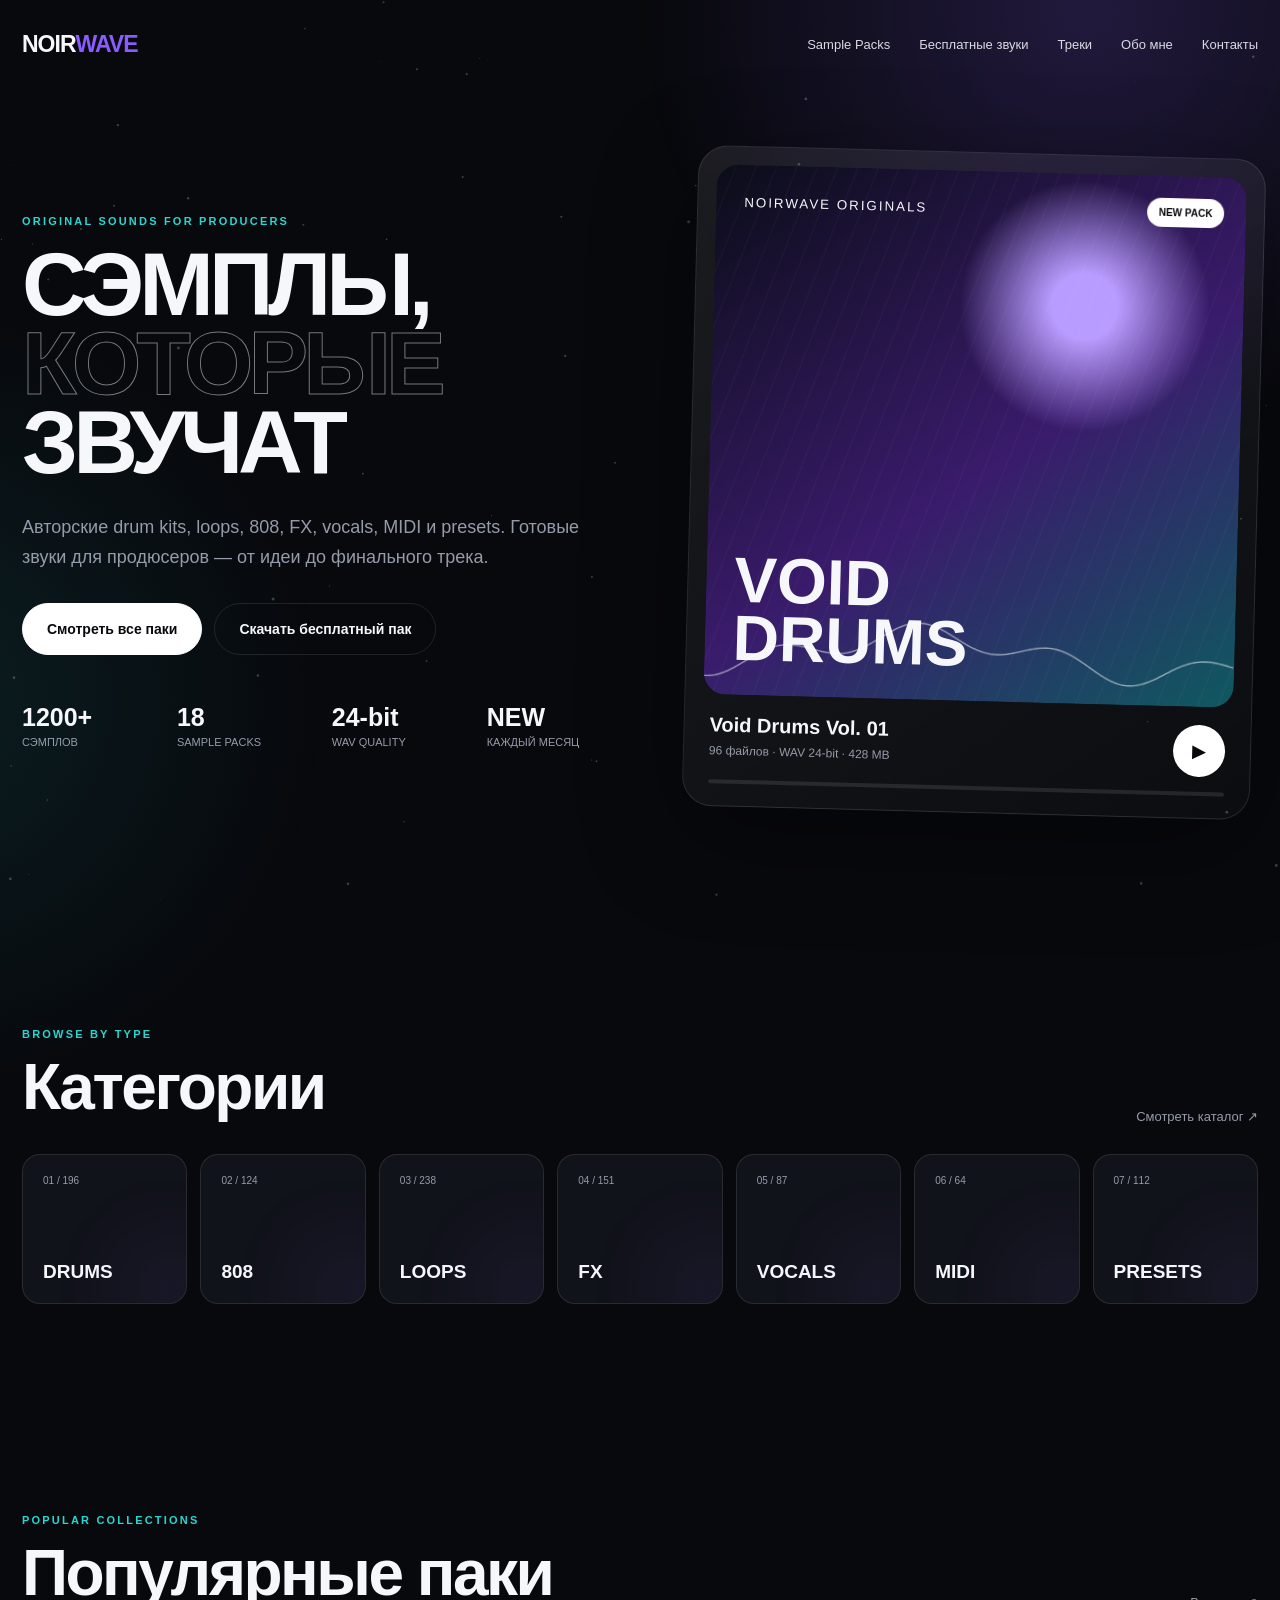
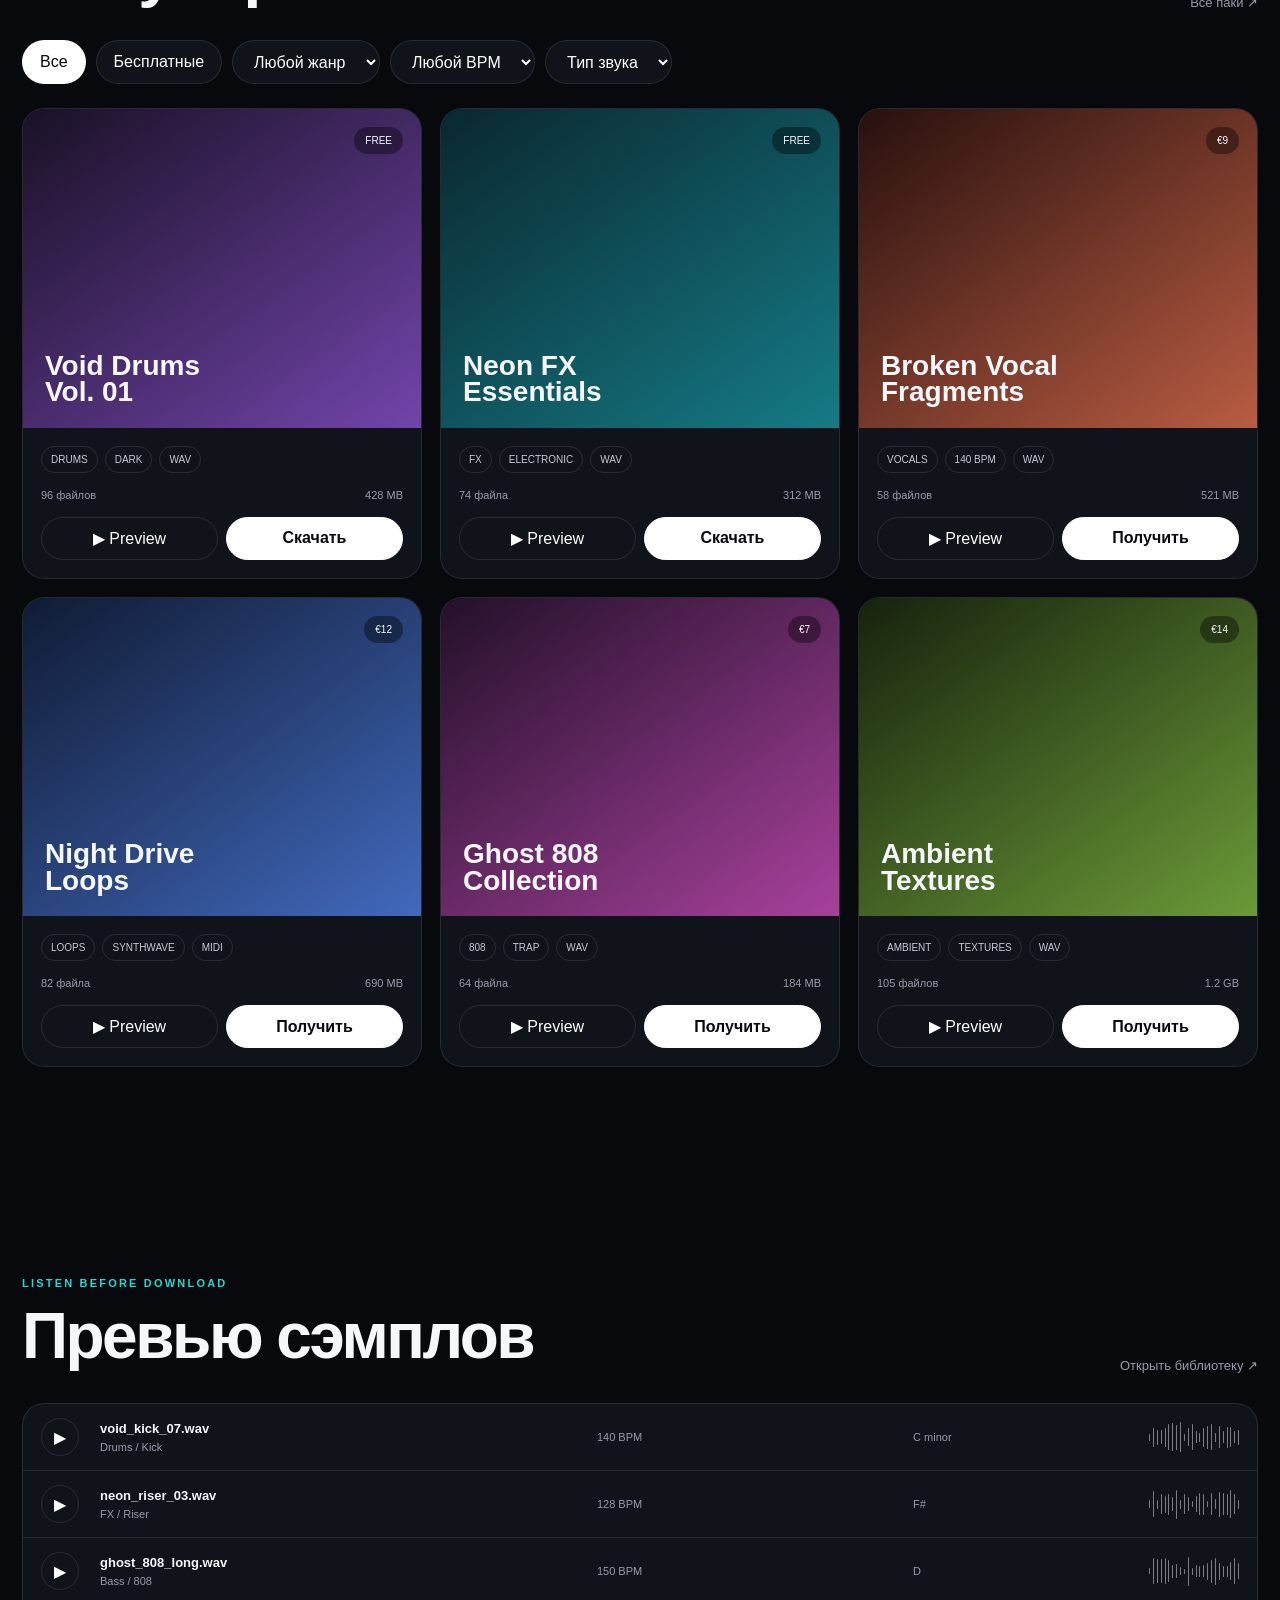
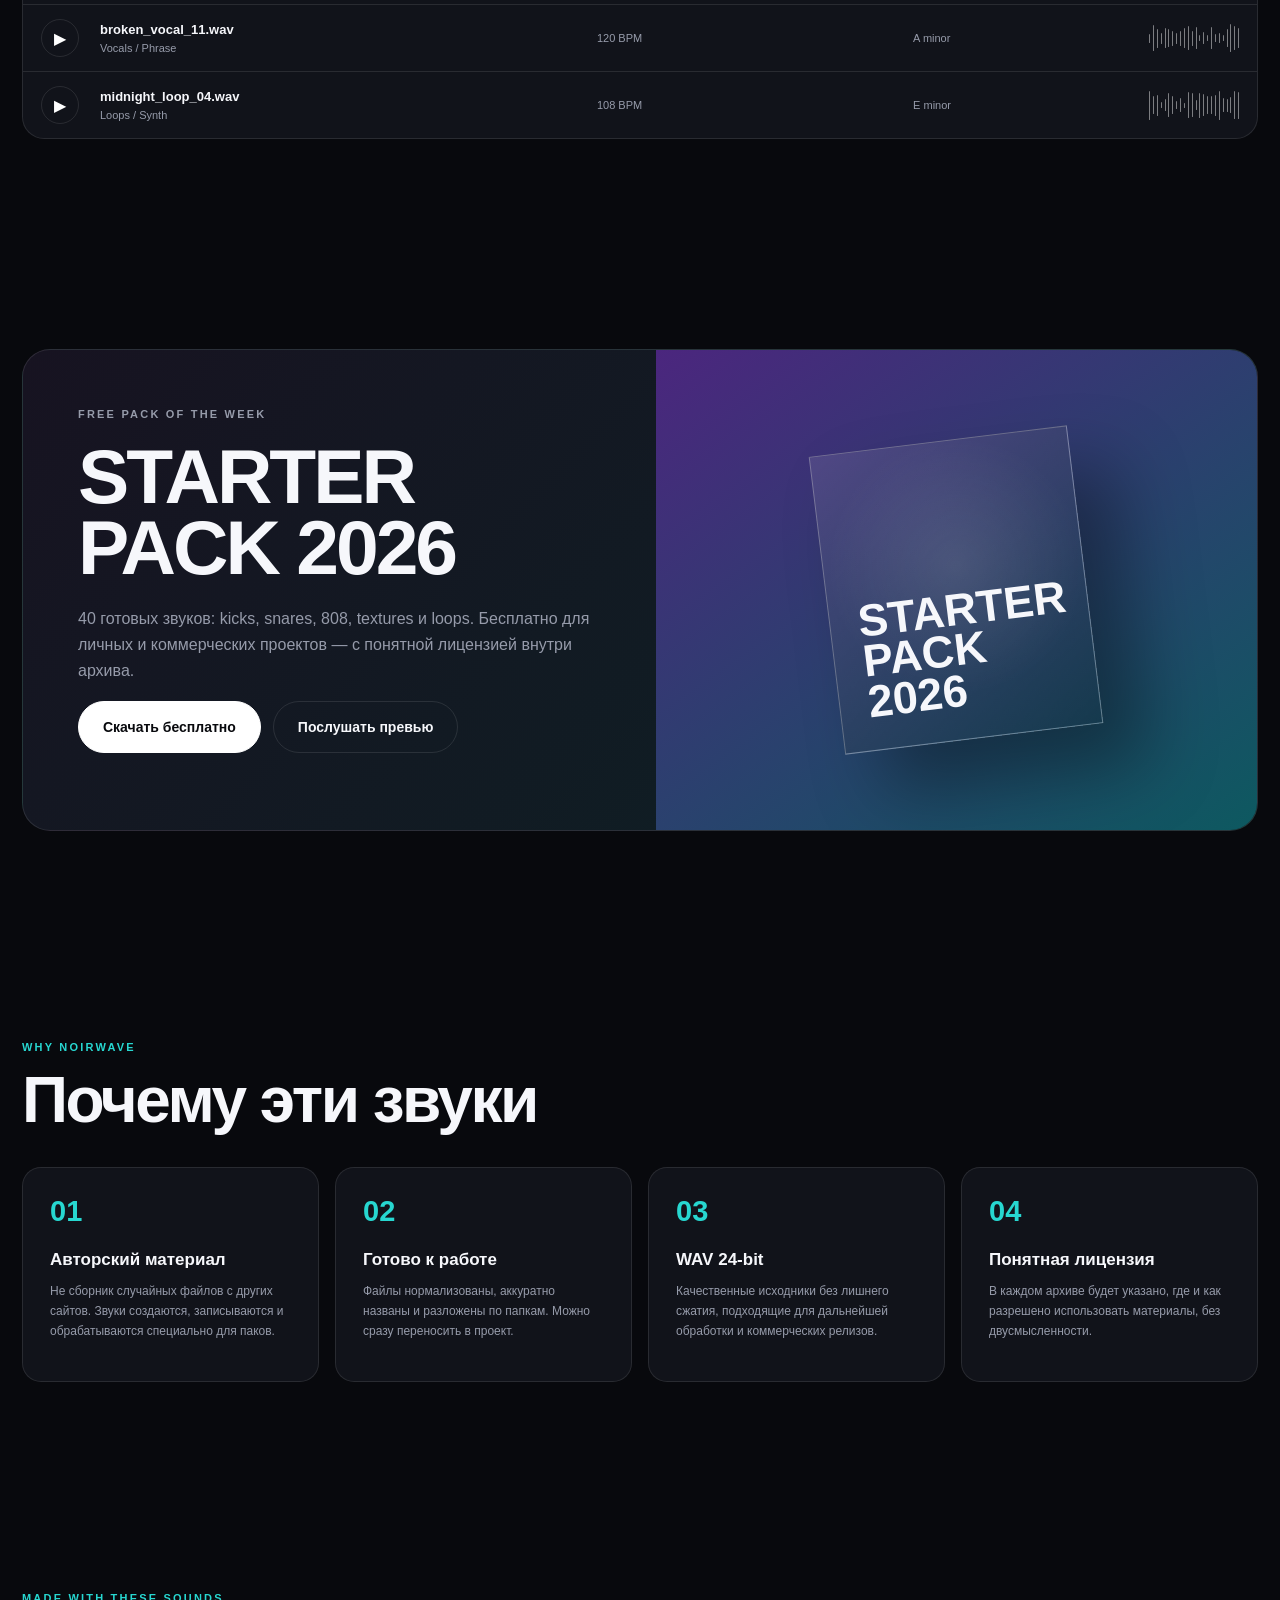
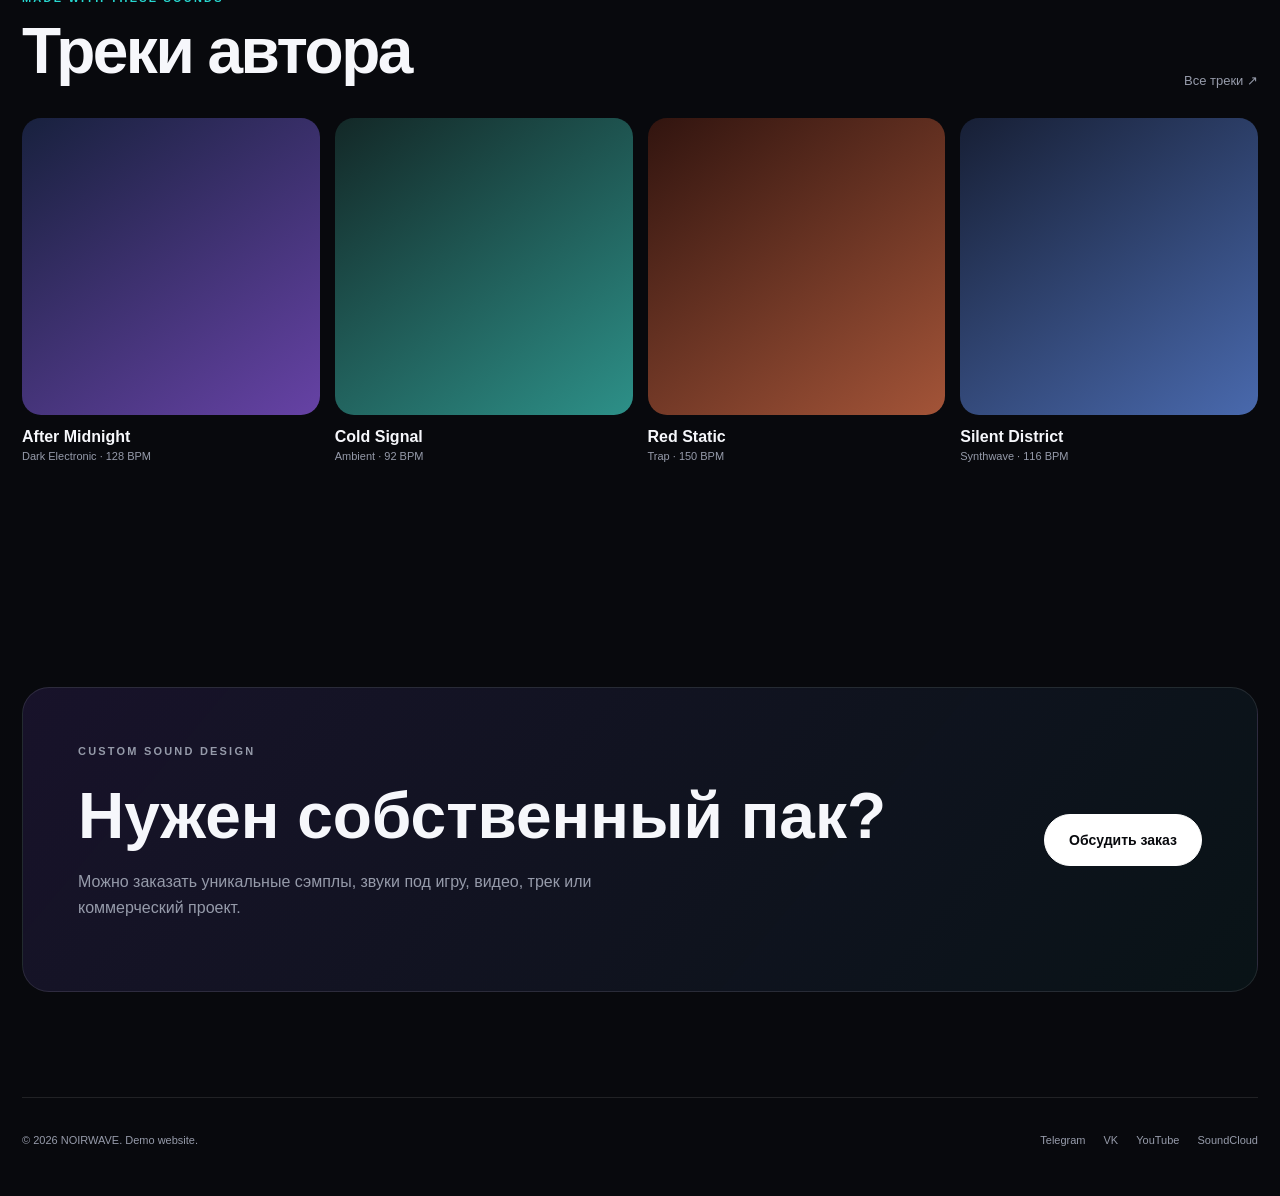
==== index.html @ f4fb1b87 "Add files via upload" ====
<!doctype html>
<html lang="ru">
<head>
<meta charset="utf-8">
<meta name="viewport" content="width=device-width,initial-scale=1">
<meta name="theme-color" content="#08090d">
<title>NOIRWAVE — Sample Packs</title>
<link rel="stylesheet" href="style.css">
</head>
<body>
<canvas id="particles"></canvas><div class="glow"></div>
<div class="wrap">
<header><a class="logo" href="#">NOIR<b>WAVE</b></a><nav id="nav"><a href="#packs">Sample Packs</a><a href="#free">Бесплатные звуки</a><a href="#tracks">Треки</a><a href="#about">Обо мне</a><a href="#contacts">Контакты</a></nav><button class="menu" id="menu"><span></span><span></span><span></span></button></header>
<main>
<section class="hero">
<div>
<p class="eyebrow">ORIGINAL SOUNDS FOR PRODUCERS</p>
<h1>СЭМПЛЫ,<br><span>КОТОРЫЕ</span><br>ЗВУЧАТ</h1>
<p class="lead">Авторские drum kits, loops, 808, FX, vocals, MIDI и presets. Готовые звуки для продюсеров — от идеи до финального трека.</p>
<div class="actions"><a class="btn primary" href="#packs">Смотреть все паки</a><a class="btn ghost" href="#free">Скачать бесплатный пак</a></div>
<div class="stats"><div class="stat"><strong data-count="1200">0</strong><span>СЭМПЛОВ</span></div><div class="stat"><strong data-count="18">0</strong><span>SAMPLE PACKS</span></div><div class="stat"><strong>24-bit</strong><span>WAV QUALITY</span></div><div class="stat"><strong>NEW</strong><span>КАЖДЫЙ МЕСЯЦ</span></div></div>
</div>
<article class="pack-hero" id="featured">
<div class="art"><span class="badge">NEW PACK</span><small>NOIRWAVE ORIGINALS</small><h2>VOID<br>DRUMS</h2><canvas class="wave"></canvas></div>
<div class="pack-meta"><div class="pack-meta-row"><div><h3>Void Drums Vol. 01</h3><p>96 файлов · WAV 24-bit · 428 MB</p></div><button class="circle main-play">▶</button></div><div class="progress"><i></i></div></div>
</article>
</section>

<section class="reveal">
<div class="section-head"><div><p class="eyebrow">BROWSE BY TYPE</p><h2>Категории</h2></div><a class="link" href="#packs">Смотреть каталог ↗</a></div>
<div class="categories"><a class="cat"><span>01 / 196</span><strong>DRUMS</strong></a><a class="cat"><span>02 / 124</span><strong>808</strong></a><a class="cat"><span>03 / 238</span><strong>LOOPS</strong></a><a class="cat"><span>04 / 151</span><strong>FX</strong></a><a class="cat"><span>05 / 87</span><strong>VOCALS</strong></a><a class="cat"><span>06 / 64</span><strong>MIDI</strong></a><a class="cat"><span>07 / 112</span><strong>PRESETS</strong></a></div>
</section>

<section id="packs" class="reveal">
<div class="section-head"><div><p class="eyebrow">POPULAR COLLECTIONS</p><h2>Популярные паки</h2></div><a class="link" href="#">Все паки ↗</a></div>
<div class="filters"><button class="active">Все</button><button>Бесплатные</button><select><option>Любой жанр</option><option>Dark Trap</option><option>Ambient</option><option>Lo‑Fi</option></select><select><option>Любой BPM</option><option>80–100</option><option>100–130</option><option>130–160</option></select><select><option>Тип звука</option><option>Drums</option><option>Loops</option><option>FX</option></select></div>
<div class="packs">
<article class="pack"><div class="pack-cover"><span class="price">FREE</span><h3>Void Drums<br>Vol. 01</h3></div><div class="pack-body"><div class="pack-tags"><span class="tag">DRUMS</span><span class="tag">DARK</span><span class="tag">WAV</span></div><div class="pack-info"><span>96 файлов</span><span>428 MB</span></div><div class="pack-actions"><button class="preview-btn">▶ Preview</button><button class="download">Скачать</button></div></div></article>
<article class="pack"><div class="pack-cover"><span class="price">FREE</span><h3>Neon FX<br>Essentials</h3></div><div class="pack-body"><div class="pack-tags"><span class="tag">FX</span><span class="tag">ELECTRONIC</span><span class="tag">WAV</span></div><div class="pack-info"><span>74 файла</span><span>312 MB</span></div><div class="pack-actions"><button class="preview-btn">▶ Preview</button><button class="download">Скачать</button></div></div></article>
<article class="pack"><div class="pack-cover"><span class="price">€9</span><h3>Broken Vocal<br>Fragments</h3></div><div class="pack-body"><div class="pack-tags"><span class="tag">VOCALS</span><span class="tag">140 BPM</span><span class="tag">WAV</span></div><div class="pack-info"><span>58 файлов</span><span>521 MB</span></div><div class="pack-actions"><button class="preview-btn">▶ Preview</button><button class="download">Получить</button></div></div></article>
<article class="pack"><div class="pack-cover"><span class="price">€12</span><h3>Night Drive<br>Loops</h3></div><div class="pack-body"><div class="pack-tags"><span class="tag">LOOPS</span><span class="tag">SYNTHWAVE</span><span class="tag">MIDI</span></div><div class="pack-info"><span>82 файла</span><span>690 MB</span></div><div class="pack-actions"><button class="preview-btn">▶ Preview</button><button class="download">Получить</button></div></div></article>
<article class="pack"><div class="pack-cover"><span class="price">€7</span><h3>Ghost 808<br>Collection</h3></div><div class="pack-body"><div class="pack-tags"><span class="tag">808</span><span class="tag">TRAP</span><span class="tag">WAV</span></div><div class="pack-info"><span>64 файла</span><span>184 MB</span></div><div class="pack-actions"><button class="preview-btn">▶ Preview</button><button class="download">Получить</button></div></div></article>
<article class="pack"><div class="pack-cover"><span class="price">€14</span><h3>Ambient<br>Textures</h3></div><div class="pack-body"><div class="pack-tags"><span class="tag">AMBIENT</span><span class="tag">TEXTURES</span><span class="tag">WAV</span></div><div class="pack-info"><span>105 файлов</span><span>1.2 GB</span></div><div class="pack-actions"><button class="preview-btn">▶ Preview</button><button class="download">Получить</button></div></div></article>
</div>
</section>

<section class="reveal">
<div class="section-head"><div><p class="eyebrow">LISTEN BEFORE DOWNLOAD</p><h2>Превью сэмплов</h2></div><a class="link" href="#">Открыть библиотеку ↗</a></div>
<div class="preview-list">
<div class="preview"><button class="play">▶</button><div><strong>void_kick_07.wav</strong><br><span>Drums / Kick</span></div><span class="hide-mobile">140 BPM</span><span class="hide-mobile">C minor</span><div class="mini-wave"></div></div>
<div class="preview"><button class="play">▶</button><div><strong>neon_riser_03.wav</strong><br><span>FX / Riser</span></div><span class="hide-mobile">128 BPM</span><span class="hide-mobile">F#</span><div class="mini-wave"></div></div>
<div class="preview"><button class="play">▶</button><div><strong>ghost_808_long.wav</strong><br><span>Bass / 808</span></div><span class="hide-mobile">150 BPM</span><span class="hide-mobile">D</span><div class="mini-wave"></div></div>
<div class="preview"><button class="play">▶</button><div><strong>broken_vocal_11.wav</strong><br><span>Vocals / Phrase</span></div><span class="hide-mobile">120 BPM</span><span class="hide-mobile">A minor</span><div class="mini-wave"></div></div>
<div class="preview"><button class="play">▶</button><div><strong>midnight_loop_04.wav</strong><br><span>Loops / Synth</span></div><span class="hide-mobile">108 BPM</span><span class="hide-mobile">E minor</span><div class="mini-wave"></div></div>
</div>
</section>

<section id="free" class="reveal">
<div class="weekly"><div class="weekly-copy"><p class="eyebrow">FREE PACK OF THE WEEK</p><h2>STARTER<br>PACK 2026</h2><p>40 готовых звуков: kicks, snares, 808, textures и loops. Бесплатно для личных и коммерческих проектов — с понятной лицензией внутри архива.</p><div class="actions"><a class="btn primary" href="#">Скачать бесплатно</a><a class="btn ghost" href="#">Послушать превью</a></div></div><div class="weekly-art"><div class="box3d"><strong>STARTER<br>PACK<br>2026</strong></div></div></div>
</section>

<section class="reveal" id="about">
<div class="section-head"><div><p class="eyebrow">WHY NOIRWAVE</p><h2>Почему эти звуки</h2></div></div>
<div class="reasons"><div class="reason"><b>01</b><h3>Авторский материал</h3><p>Не сборник случайных файлов с других сайтов. Звуки создаются, записываются и обрабатываются специально для паков.</p></div><div class="reason"><b>02</b><h3>Готово к работе</h3><p>Файлы нормализованы, аккуратно названы и разложены по папкам. Можно сразу переносить в проект.</p></div><div class="reason"><b>03</b><h3>WAV 24-bit</h3><p>Качественные исходники без лишнего сжатия, подходящие для дальнейшей обработки и коммерческих релизов.</p></div><div class="reason"><b>04</b><h3>Понятная лицензия</h3><p>В каждом архиве будет указано, где и как разрешено использовать материалы, без двусмысленности.</p></div></div>
</section>

<section id="tracks" class="reveal">
<div class="section-head"><div><p class="eyebrow">MADE WITH THESE SOUNDS</p><h2>Треки автора</h2></div><a class="link" href="#">Все треки ↗</a></div>
<div class="tracks"><article class="track"><div class="track-cover"></div><h3>After Midnight</h3><p>Dark Electronic · 128 BPM</p></article><article class="track"><div class="track-cover"></div><h3>Cold Signal</h3><p>Ambient · 92 BPM</p></article><article class="track"><div class="track-cover"></div><h3>Red Static</h3><p>Trap · 150 BPM</p></article><article class="track"><div class="track-cover"></div><h3>Silent District</h3><p>Synthwave · 116 BPM</p></article></div>
</section>

<section id="contacts" class="reveal"><div class="contact"><div><p class="eyebrow">CUSTOM SOUND DESIGN</p><h2>Нужен собственный пак?</h2><p>Можно заказать уникальные сэмплы, звуки под игру, видео, трек или коммерческий проект.</p></div><a class="btn primary" href="mailto:hello@example.com">Обсудить заказ</a></div></section>
</main>
<footer><span>© 2026 NOIRWAVE. Demo website.</span><div class="socials"><a href="#">Telegram</a><a href="#">VK</a><a href="#">YouTube</a><a href="#">SoundCloud</a></div></footer>
</div>
<script src="script.js"></script>
</body></html>
---- style.css ----
:root{--bg:#08090d;--card:#11131a;--card2:#171a22;--text:#f6f7fb;--muted:#969baa;--line:rgba(255,255,255,.1);--accent:#8a5cff;--accent2:#27d7d0}
*{box-sizing:border-box}html{scroll-behavior:smooth}body{margin:0;background:var(--bg);color:var(--text);font-family:Inter,-apple-system,BlinkMacSystemFont,"Segoe UI",sans-serif;overflow-x:hidden}a{color:inherit;text-decoration:none}button,input,select{font:inherit}.wrap{width:min(1380px,calc(100% - 44px));margin:auto}
#particles{position:fixed;inset:0;z-index:-3}.glow{position:fixed;inset:-20%;z-index:-4;background:radial-gradient(circle at 75% 15%,rgba(138,92,255,.2),transparent 26%),radial-gradient(circle at 10% 70%,rgba(39,215,208,.1),transparent 22%);animation:drift 14s ease-in-out infinite alternate}@keyframes drift{to{transform:translate(-3%,4%) scale(1.08)}}
header{height:88px;display:flex;align-items:center;justify-content:space-between;position:relative;z-index:20}.logo{font-weight:900;font-size:23px;letter-spacing:-1px}.logo b{color:var(--accent)}nav{display:flex;gap:29px;font-size:13px;color:#d8dae2}nav a:hover{color:var(--accent2)}.menu{display:none;background:none;border:0}.menu span{display:block;width:24px;height:2px;background:#fff;margin:5px}
.hero{min-height:760px;display:grid;grid-template-columns:1.03fr .97fr;gap:64px;align-items:center;padding:64px 0 110px}.eyebrow{font-size:11px;letter-spacing:2.2px;font-weight:800;color:var(--accent2);margin:0 0 18px}.hero h1{font-size:clamp(55px,7vw,108px);line-height:.88;letter-spacing:-5px;margin:0;font-weight:900}.hero h1 span{color:transparent;-webkit-text-stroke:1px rgba(255,255,255,.45)}.lead{font-size:18px;line-height:1.7;color:var(--muted);max-width:620px;margin:30px 0}.actions{display:flex;gap:12px;flex-wrap:wrap}.btn{min-height:52px;padding:0 24px;border-radius:999px;display:inline-flex;align-items:center;justify-content:center;font-size:14px;font-weight:800;border:1px solid var(--line);transition:.25s;cursor:pointer}.primary{background:#fff;color:#08090d;border-color:#fff}.primary:hover{background:var(--accent2);border-color:var(--accent2);transform:translateY(-2px)}.ghost:hover{border-color:var(--accent);color:var(--accent)}.stats{display:grid;grid-template-columns:repeat(4,1fr);gap:16px;margin-top:48px}.stat strong{display:block;font-size:25px}.stat span{font-size:11px;color:var(--muted)}
.pack-hero{border:1px solid var(--line);border-radius:30px;padding:18px;background:linear-gradient(145deg,rgba(255,255,255,.08),rgba(255,255,255,.02));box-shadow:0 30px 100px rgba(0,0,0,.42);transform:rotate(1.5deg);transition:.35s}.pack-hero:hover{transform:none translateY(-5px)}.art{aspect-ratio:1/1;border-radius:22px;padding:28px;position:relative;overflow:hidden;background:radial-gradient(circle at 70% 25%,#b99cff 0 6%,transparent 23%),linear-gradient(145deg,#0b0d18,#3a1b6c 55%,#0f5960)}.art:after{content:"";position:absolute;inset:0;background:repeating-linear-gradient(110deg,transparent 0 17px,rgba(255,255,255,.025) 18px 19px)}.art small{letter-spacing:2px;position:relative;z-index:2}.art h2{font-size:clamp(34px,5vw,66px);line-height:.9;position:absolute;left:28px;bottom:28px;z-index:2;margin:0;max-width:80%}.badge{position:absolute;right:22px;top:22px;border-radius:999px;background:#fff;color:#08090d;padding:9px 12px;font-size:10px;font-weight:900;z-index:3}.wave{position:absolute;left:0;right:0;bottom:0;height:95px;width:100%;z-index:3;opacity:.8}.pack-meta{padding:18px 7px 4px}.pack-meta-row{display:flex;align-items:center;justify-content:space-between;gap:16px}.pack-meta h3{margin:0;font-size:20px}.pack-meta p{color:var(--muted);font-size:12px;margin:7px 0}.circle{width:52px;height:52px;border-radius:50%;border:0;background:#fff;color:#08090d;font-size:18px;cursor:pointer}.progress{height:4px;border-radius:999px;background:rgba(255,255,255,.1);overflow:hidden;margin-top:15px}.progress i{display:block;height:100%;width:0;background:linear-gradient(90deg,var(--accent),var(--accent2))}
section{padding:105px 0}.section-head{display:flex;justify-content:space-between;align-items:end;gap:25px;margin-bottom:30px}.section-head h2{font-size:clamp(35px,5vw,64px);letter-spacing:-2.5px;margin:0}.section-head p{margin:0 0 10px}.link{font-size:13px;color:var(--muted)}.link:hover{color:#fff}
.categories{display:grid;grid-template-columns:repeat(7,1fr);gap:13px}.cat{min-height:150px;padding:20px;border:1px solid var(--line);border-radius:18px;background:var(--card);display:flex;flex-direction:column;justify-content:space-between;position:relative;overflow:hidden;transition:.3s}.cat:after{content:"";position:absolute;width:100px;height:100px;border-radius:50%;background:var(--accent);filter:blur(42px);opacity:.1;right:-35px;bottom:-35px}.cat:hover{transform:translateY(-5px);border-color:rgba(138,92,255,.65)}.cat span{font-size:10px;color:var(--muted)}.cat strong{font-size:19px}
.filters{display:flex;gap:10px;flex-wrap:wrap;margin-bottom:24px}.filters select,.filters button{height:44px;border:1px solid var(--line);background:var(--card);color:#fff;border-radius:999px;padding:0 17px}.filters button{cursor:pointer}.filters .active{background:#fff;color:#08090d}
.packs{display:grid;grid-template-columns:repeat(3,1fr);gap:18px}.pack{border:1px solid var(--line);border-radius:22px;background:var(--card);overflow:hidden;transition:.3s}.pack:hover{transform:translateY(-6px);border-color:rgba(138,92,255,.55)}.pack-cover{aspect-ratio:1.25/1;padding:22px;position:relative;display:flex;align-items:end;background:linear-gradient(145deg,#191126,#7244aa)}.pack:nth-child(2) .pack-cover{background:linear-gradient(145deg,#0a2730,#157b85)}.pack:nth-child(3) .pack-cover{background:linear-gradient(145deg,#27100e,#b95c42)}.pack:nth-child(4) .pack-cover{background:linear-gradient(145deg,#101b34,#4169bd)}.pack:nth-child(5) .pack-cover{background:linear-gradient(145deg,#23102a,#a7419c)}.pack:nth-child(6) .pack-cover{background:linear-gradient(145deg,#17220d,#6b9a38)}.pack-cover h3{font-size:28px;line-height:.95;margin:0;max-width:70%}.price{position:absolute;right:18px;top:18px;border-radius:999px;background:rgba(0,0,0,.38);backdrop-filter:blur(8px);padding:8px 11px;font-size:10px}.pack-body{padding:18px}.pack-tags{display:flex;gap:7px;flex-wrap:wrap}.tag{font-size:10px;border:1px solid var(--line);border-radius:999px;padding:7px 9px;color:#c6c9d2}.pack-info{display:flex;justify-content:space-between;margin:16px 0;color:var(--muted);font-size:11px}.pack-actions{display:flex;gap:8px}.pack-actions button{flex:1;height:43px;border-radius:999px;border:1px solid var(--line);background:transparent;color:#fff;cursor:pointer}.pack-actions .download{background:#fff;color:#08090d;border-color:#fff;font-weight:800}
.preview-list{border:1px solid var(--line);border-radius:22px;overflow:hidden;background:var(--card)}.preview{display:grid;grid-template-columns:44px 1.2fr .75fr .55fr 90px;gap:15px;align-items:center;padding:14px 18px;border-bottom:1px solid var(--line)}.preview:last-child{border-bottom:0}.play{width:38px;height:38px;border-radius:50%;border:1px solid var(--line);background:transparent;color:#fff;cursor:pointer}.preview strong{font-size:13px}.preview span{font-size:11px;color:var(--muted)}.mini-wave{height:32px;display:flex;align-items:center;gap:3px}.mini-wave i{display:block;width:3px;border-radius:4px;background:rgba(255,255,255,.45)}
.weekly{display:grid;grid-template-columns:1fr .95fr;gap:0;border:1px solid var(--line);border-radius:28px;overflow:hidden;background:linear-gradient(135deg,#171321,#0c2225)}.weekly-copy{padding:55px}.weekly h2{font-size:clamp(42px,6vw,78px);line-height:.92;margin:0 0 23px;letter-spacing:-3px}.weekly p{color:var(--muted);line-height:1.65}.weekly-art{min-height:480px;background:radial-gradient(circle at 50% 45%,rgba(255,255,255,.12),transparent 32%),linear-gradient(145deg,#4b267e,#0d5960);display:grid;place-items:center}.box3d{width:260px;height:300px;border:1px solid rgba(255,255,255,.3);box-shadow:40px 45px 70px rgba(0,0,0,.35);transform:rotate(-7deg);padding:28px;display:flex;align-items:end;background:linear-gradient(145deg,rgba(255,255,255,.1),rgba(0,0,0,.25))}.box3d strong{font-size:45px;line-height:.9}
.reasons{display:grid;grid-template-columns:repeat(4,1fr);gap:16px}.reason{padding:27px;border:1px solid var(--line);border-radius:19px;background:var(--card)}.reason b{font-size:29px;color:var(--accent2)}.reason h3{font-size:17px;margin:22px 0 9px}.reason p{font-size:12px;line-height:1.65;color:var(--muted)}
.tracks{display:grid;grid-auto-flow:column;grid-auto-columns:minmax(240px,1fr);gap:15px;overflow-x:auto;scroll-snap-type:x mandatory;scrollbar-width:none;padding-bottom:15px}.tracks::-webkit-scrollbar{display:none}.track{scroll-snap-align:start}.track-cover{aspect-ratio:1/1;border-radius:19px;background:linear-gradient(145deg,#18213e,#6642a5);position:relative}.track:nth-child(2) .track-cover{background:linear-gradient(145deg,#132827,#2d9088)}.track:nth-child(3) .track-cover{background:linear-gradient(145deg,#31140f,#a35438)}.track:nth-child(4) .track-cover{background:linear-gradient(145deg,#171f35,#4969ad)}.track h3{font-size:16px;margin:13px 0 4px}.track p{font-size:11px;color:var(--muted);margin:0}
.contact{padding:55px;border:1px solid var(--line);border-radius:27px;background:linear-gradient(130deg,rgba(138,92,255,.12),rgba(39,215,208,.05));display:flex;align-items:center;justify-content:space-between;gap:40px}.contact h2{font-size:clamp(36px,5vw,68px);margin:0}.contact p{color:var(--muted);max-width:620px;line-height:1.6}footer{padding:36px 0 50px;border-top:1px solid var(--line);display:flex;justify-content:space-between;color:var(--muted);font-size:11px}.socials{display:flex;gap:18px}
.reveal{opacity:0;transform:translateY(24px);transition:.7s}.reveal.show{opacity:1;transform:none}
@media(max-width:1100px){.hero{grid-template-columns:1fr;padding-top:45px}.pack-hero{max-width:690px}.categories{grid-template-columns:repeat(4,1fr)}.packs{grid-template-columns:repeat(2,1fr)}.reasons{grid-template-columns:repeat(2,1fr)}.weekly{grid-template-columns:1fr}.weekly-art{min-height:380px}}
@media(max-width:760px){.wrap{width:min(100% - 28px,1380px)}header{height:74px}nav{display:none;position:absolute;top:70px;left:0;right:0;background:#11131a;border:1px solid var(--line);border-radius:16px;padding:18px;flex-direction:column}nav.open{display:flex}.menu{display:block}.hero{min-height:auto;padding:50px 0 80px;gap:45px}.hero h1{letter-spacing:-3px}.lead{font-size:16px}.stats{grid-template-columns:1fr 1fr}.categories{grid-template-columns:1fr 1fr}.packs{grid-template-columns:1fr}.preview{grid-template-columns:40px 1fr 80px}.preview .hide-mobile{display:none}.weekly-copy{padding:34px}.weekly-art{min-height:320px}.reasons{grid-template-columns:1fr}.contact{padding:33px;align-items:flex-start;flex-direction:column}.section-head{align-items:flex-start;flex-direction:column}section{padding:75px 0}.tracks{grid-auto-columns:78%}footer{flex-direction:column;gap:18px}.box3d{width:210px;height:245px}.box3d strong{font-size:36px}}
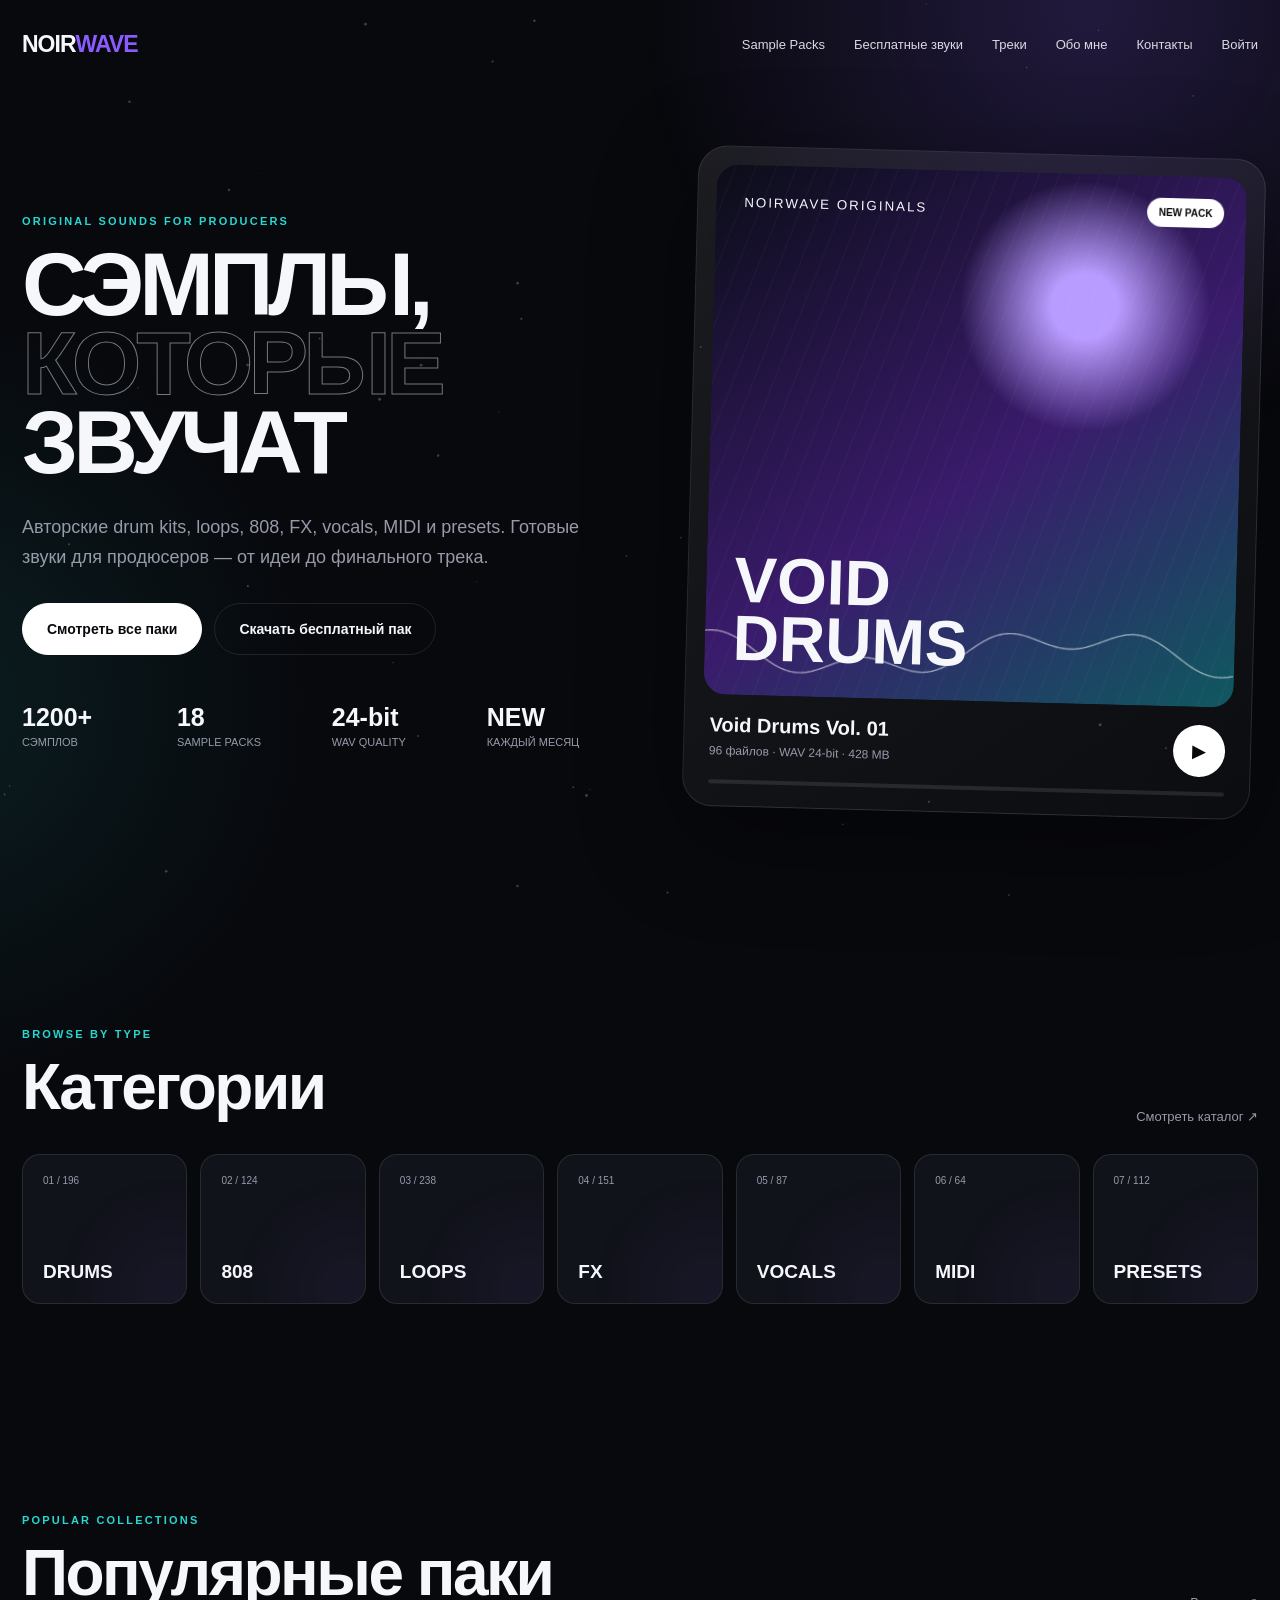
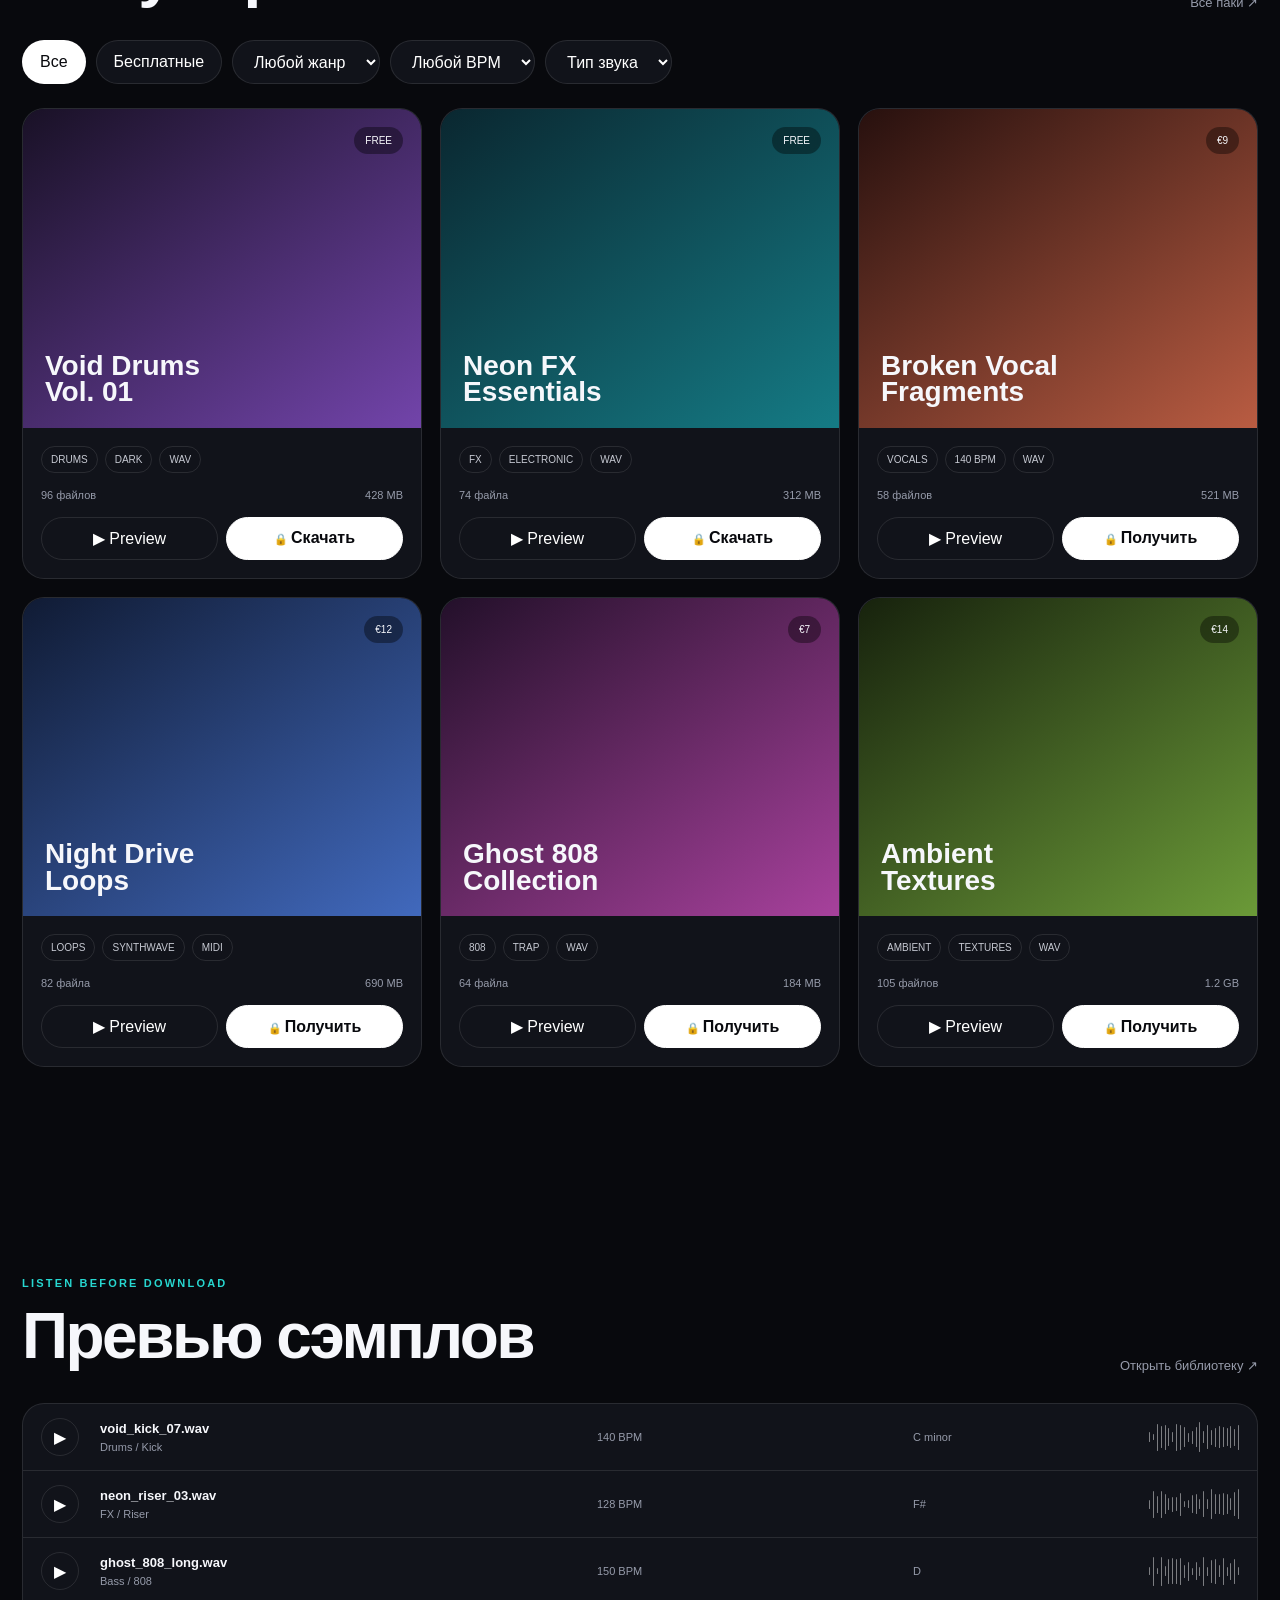
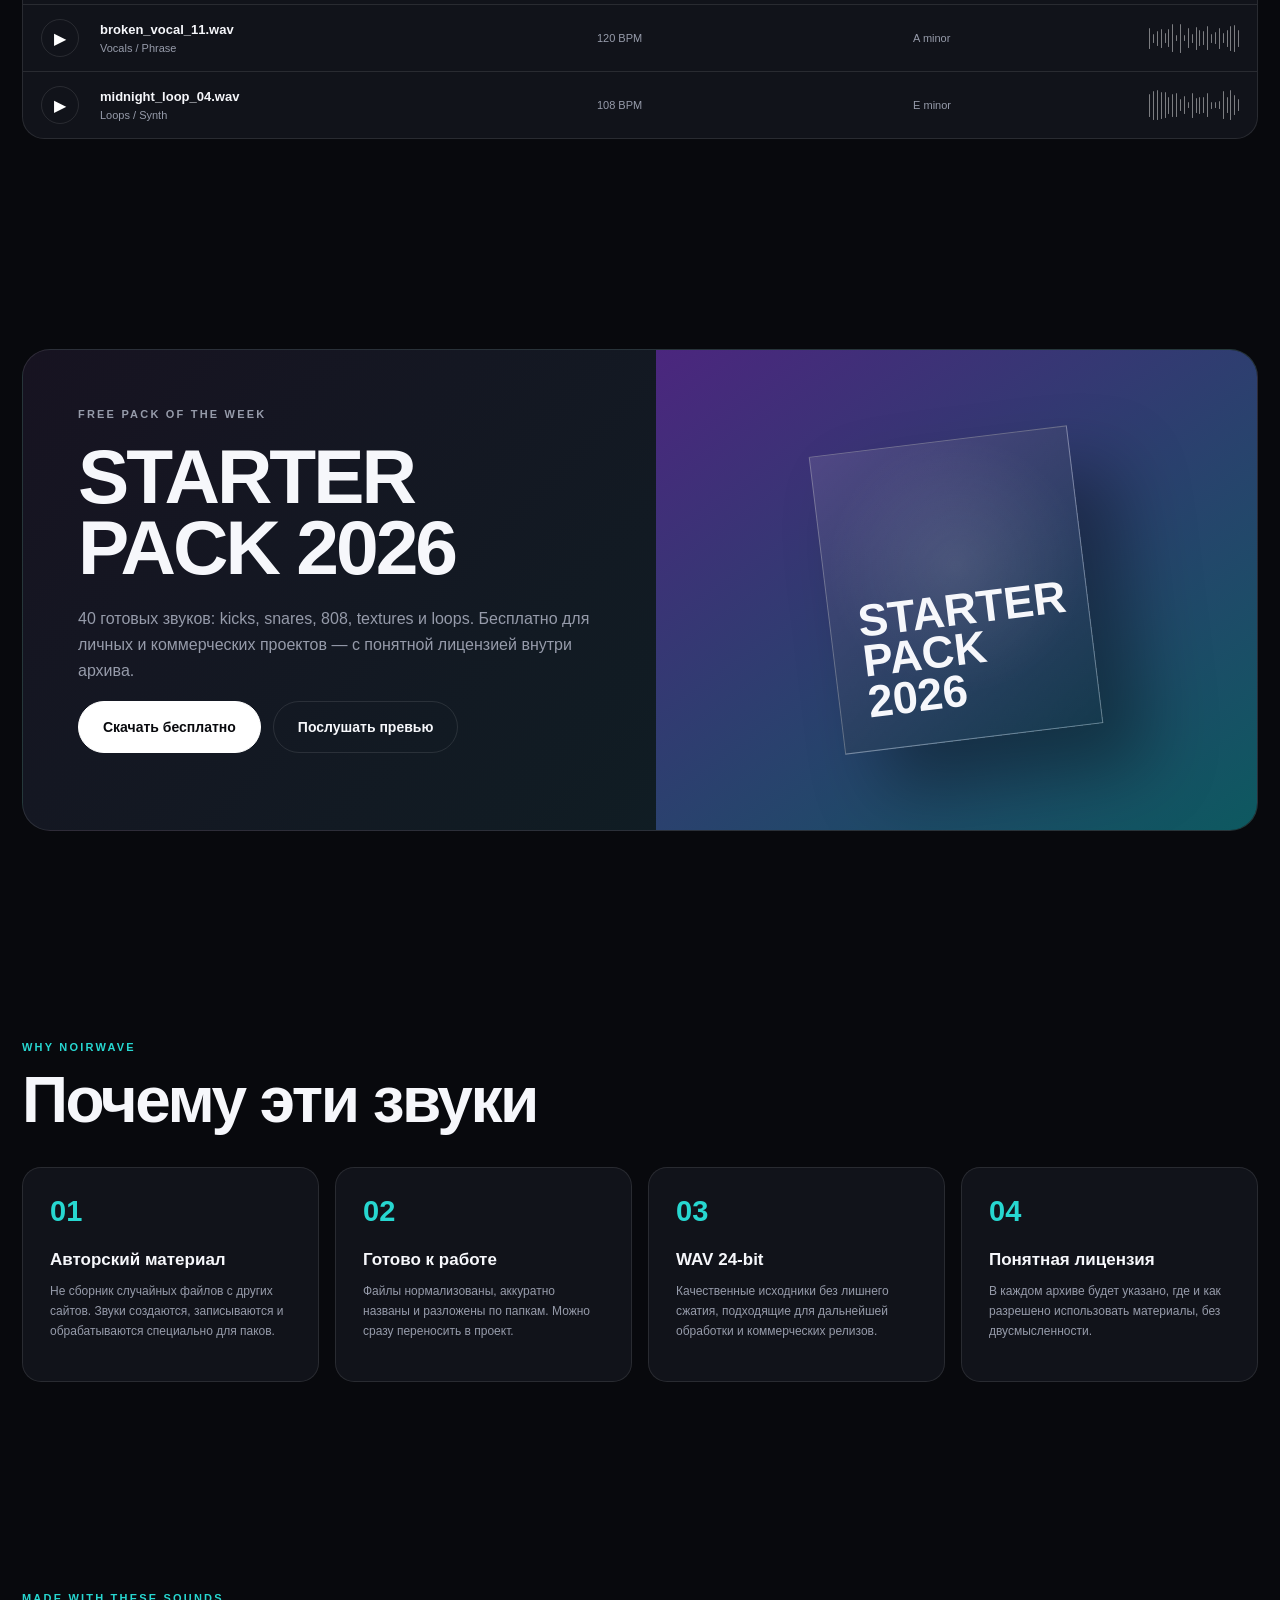
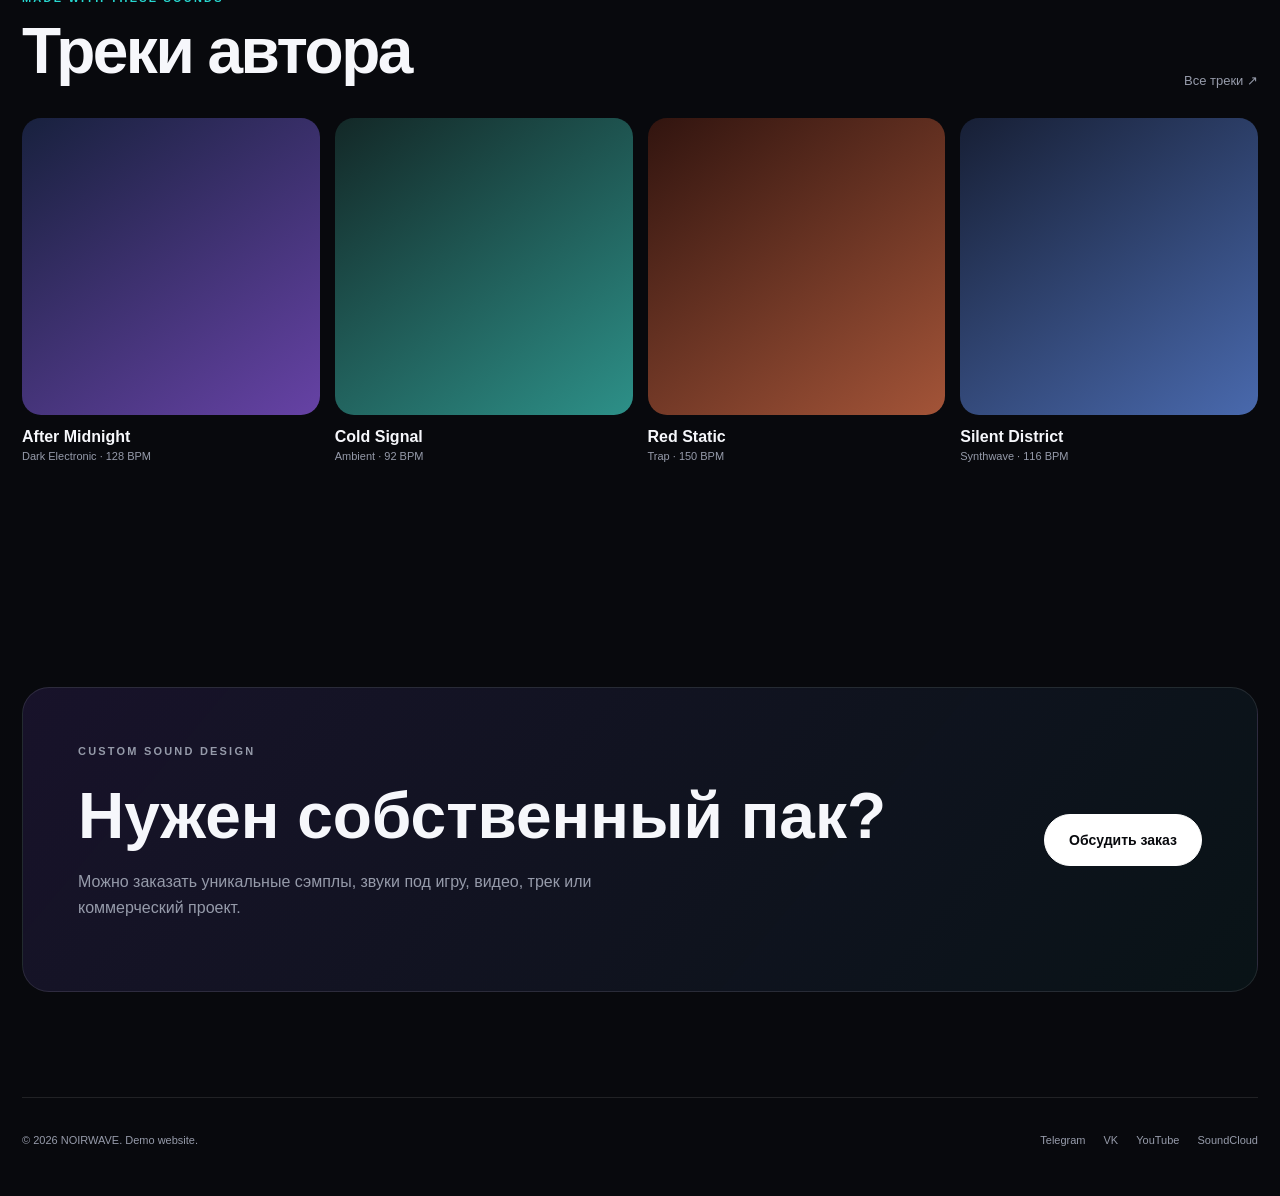
==== commit e4beab05: "Add files via upload" ====
--- a/index.html
+++ b/index.html
@@ -10,7 +10,7 @@
 <body>
 <canvas id="particles"></canvas><div class="glow"></div>
 <div class="wrap">
-<header><a class="logo" href="#">NOIR<b>WAVE</b></a><nav id="nav"><a href="#packs">Sample Packs</a><a href="#free">Бесплатные звуки</a><a href="#tracks">Треки</a><a href="#about">Обо мне</a><a href="#contacts">Контакты</a></nav><button class="menu" id="menu"><span></span><span></span><span></span></button></header>
+<header><a class="logo" href="#">NOIR<b>WAVE</b></a><nav id="nav"><a href="#packs">Sample Packs</a><a href="#free">Бесплатные звуки</a><a href="#tracks">Треки</a><a href="#about">Обо мне</a><a href="#contacts">Контакты</a><button class="nav-account" id="accountBtn">Войти</button><a class="admin-nav hidden" id="adminNav" href="admin/">Админка</a></nav><button class="menu" id="menu"><span></span><span></span><span></span></button></header>
 <main>
 <section class="hero">
 <div>
@@ -34,7 +34,7 @@
 <section id="packs" class="reveal">
 <div class="section-head"><div><p class="eyebrow">POPULAR COLLECTIONS</p><h2>Популярные паки</h2></div><a class="link" href="#">Все паки ↗</a></div>
 <div class="filters"><button class="active">Все</button><button>Бесплатные</button><select><option>Любой жанр</option><option>Dark Trap</option><option>Ambient</option><option>Lo‑Fi</option></select><select><option>Любой BPM</option><option>80–100</option><option>100–130</option><option>130–160</option></select><select><option>Тип звука</option><option>Drums</option><option>Loops</option><option>FX</option></select></div>
-<div class="packs">
+<div class="packs" id="dynamicPacks">
 <article class="pack"><div class="pack-cover"><span class="price">FREE</span><h3>Void Drums<br>Vol. 01</h3></div><div class="pack-body"><div class="pack-tags"><span class="tag">DRUMS</span><span class="tag">DARK</span><span class="tag">WAV</span></div><div class="pack-info"><span>96 файлов</span><span>428 MB</span></div><div class="pack-actions"><button class="preview-btn">▶ Preview</button><button class="download">Скачать</button></div></div></article>
 <article class="pack"><div class="pack-cover"><span class="price">FREE</span><h3>Neon FX<br>Essentials</h3></div><div class="pack-body"><div class="pack-tags"><span class="tag">FX</span><span class="tag">ELECTRONIC</span><span class="tag">WAV</span></div><div class="pack-info"><span>74 файла</span><span>312 MB</span></div><div class="pack-actions"><button class="preview-btn">▶ Preview</button><button class="download">Скачать</button></div></div></article>
 <article class="pack"><div class="pack-cover"><span class="price">€9</span><h3>Broken Vocal<br>Fragments</h3></div><div class="pack-body"><div class="pack-tags"><span class="tag">VOCALS</span><span class="tag">140 BPM</span><span class="tag">WAV</span></div><div class="pack-info"><span>58 файлов</span><span>521 MB</span></div><div class="pack-actions"><button class="preview-btn">▶ Preview</button><button class="download">Получить</button></div></div></article>
@@ -66,12 +66,51 @@
 
 <section id="tracks" class="reveal">
 <div class="section-head"><div><p class="eyebrow">MADE WITH THESE SOUNDS</p><h2>Треки автора</h2></div><a class="link" href="#">Все треки ↗</a></div>
-<div class="tracks"><article class="track"><div class="track-cover"></div><h3>After Midnight</h3><p>Dark Electronic · 128 BPM</p></article><article class="track"><div class="track-cover"></div><h3>Cold Signal</h3><p>Ambient · 92 BPM</p></article><article class="track"><div class="track-cover"></div><h3>Red Static</h3><p>Trap · 150 BPM</p></article><article class="track"><div class="track-cover"></div><h3>Silent District</h3><p>Synthwave · 116 BPM</p></article></div>
+<div class="tracks" id="dynamicTracks"><article class="track"><div class="track-cover"></div><h3>After Midnight</h3><p>Dark Electronic · 128 BPM</p></article><article class="track"><div class="track-cover"></div><h3>Cold Signal</h3><p>Ambient · 92 BPM</p></article><article class="track"><div class="track-cover"></div><h3>Red Static</h3><p>Trap · 150 BPM</p></article><article class="track"><div class="track-cover"></div><h3>Silent District</h3><p>Synthwave · 116 BPM</p></article></div>
 </section>
 
 <section id="contacts" class="reveal"><div class="contact"><div><p class="eyebrow">CUSTOM SOUND DESIGN</p><h2>Нужен собственный пак?</h2><p>Можно заказать уникальные сэмплы, звуки под игру, видео, трек или коммерческий проект.</p></div><a class="btn primary" href="mailto:hello@example.com">Обсудить заказ</a></div></section>
 </main>
 <footer><span>© 2026 NOIRWAVE. Demo website.</span><div class="socials"><a href="#">Telegram</a><a href="#">VK</a><a href="#">YouTube</a><a href="#">SoundCloud</a></div></footer>
 </div>
+
+<div class="auth-modal hidden" id="authModal">
+  <div class="auth-card">
+    <button class="auth-close" id="authClose" aria-label="Закрыть">×</button>
+    <a class="logo" href="#">NOIR<b>WAVE</b></a>
+
+    <div class="auth-guest" id="authGuestView">
+      <p class="eyebrow">ACCOUNT</p>
+      <h2>Вход и регистрация</h2>
+      <p>Первый вход через Google автоматически создаст аккаунт. Сайт можно смотреть без входа, но скачивание доступно только зарегистрированным пользователям.</p>
+
+      <div class="google-button-wrap">
+        <div id="googleSignInButton"></div>
+      </div>
+
+      <p class="auth-note">Регистрацию по обычной почте добавим позднее, когда подключим собственный домен и письма с кодами подтверждения.</p>
+      <span class="auth-message" id="authMessage"></span>
+    </div>
+
+    <div class="account-view hidden" id="accountView">
+      <div class="account-head">
+        <img class="account-avatar hidden" id="accountAvatar" alt="">
+        <div>
+          <p class="eyebrow">YOUR ACCOUNT</p>
+          <h2 id="accountName">Пользователь</h2>
+        </div>
+      </div>
+      <p id="accountEmail"></p>
+      <p class="role-badge" id="accountRole">USER</p>
+      <a class="btn primary hidden" id="accountAdminLink" href="admin/">Открыть админку</a>
+      <button class="btn ghost" id="logoutPublic" type="button">Выйти</button>
+    </div>
+  </div>
+</div>
+
+<div class="toast hidden" id="toast"></div>
+
+<script src="https://accounts.google.com/gsi/client" async defer></script>
+<script src="config.js"></script>
 <script src="script.js"></script>
 </body></html>
--- a/style.css
+++ b/style.css
@@ -15,4 +15,40 @@
 .contact{padding:55px;border:1px solid var(--line);border-radius:27px;background:linear-gradient(130deg,rgba(138,92,255,.12),rgba(39,215,208,.05));display:flex;align-items:center;justify-content:space-between;gap:40px}.contact h2{font-size:clamp(36px,5vw,68px);margin:0}.contact p{color:var(--muted);max-width:620px;line-height:1.6}footer{padding:36px 0 50px;border-top:1px solid var(--line);display:flex;justify-content:space-between;color:var(--muted);font-size:11px}.socials{display:flex;gap:18px}
 .reveal{opacity:0;transform:translateY(24px);transition:.7s}.reveal.show{opacity:1;transform:none}
 @media(max-width:1100px){.hero{grid-template-columns:1fr;padding-top:45px}.pack-hero{max-width:690px}.categories{grid-template-columns:repeat(4,1fr)}.packs{grid-template-columns:repeat(2,1fr)}.reasons{grid-template-columns:repeat(2,1fr)}.weekly{grid-template-columns:1fr}.weekly-art{min-height:380px}}
-@media(max-width:760px){.wrap{width:min(100% - 28px,1380px)}header{height:74px}nav{display:none;position:absolute;top:70px;left:0;right:0;background:#11131a;border:1px solid var(--line);border-radius:16px;padding:18px;flex-direction:column}nav.open{display:flex}.menu{display:block}.hero{min-height:auto;padding:50px 0 80px;gap:45px}.hero h1{letter-spacing:-3px}.lead{font-size:16px}.stats{grid-template-columns:1fr 1fr}.categories{grid-template-columns:1fr 1fr}.packs{grid-template-columns:1fr}.preview{grid-template-columns:40px 1fr 80px}.preview .hide-mobile{display:none}.weekly-copy{padding:34px}.weekly-art{min-height:320px}.reasons{grid-template-columns:1fr}.contact{padding:33px;align-items:flex-start;flex-direction:column}.section-head{align-items:flex-start;flex-direction:column}section{padding:75px 0}.tracks{grid-auto-columns:78%}footer{flex-direction:column;gap:18px}.box3d{width:210px;height:245px}.box3d strong{font-size:36px}}+@media(max-width:760px){.wrap{width:min(100% - 28px,1380px)}header{height:74px}nav{display:none;position:absolute;top:70px;left:0;right:0;background:#11131a;border:1px solid var(--line);border-radius:16px;padding:18px;flex-direction:column}nav.open{display:flex}.menu{display:block}.hero{min-height:auto;padding:50px 0 80px;gap:45px}.hero h1{letter-spacing:-3px}.lead{font-size:16px}.stats{grid-template-columns:1fr 1fr}.categories{grid-template-columns:1fr 1fr}.packs{grid-template-columns:1fr}.preview{grid-template-columns:40px 1fr 80px}.preview .hide-mobile{display:none}.weekly-copy{padding:34px}.weekly-art{min-height:320px}.reasons{grid-template-columns:1fr}.contact{padding:33px;align-items:flex-start;flex-direction:column}.section-head{align-items:flex-start;flex-direction:column}section{padding:75px 0}.tracks{grid-auto-columns:78%}footer{flex-direction:column;gap:18px}.box3d{width:210px;height:245px}.box3d strong{font-size:36px}}
+
+.hidden{display:none!important}
+.nav-account{border:0;background:none;color:#d8dae2;padding:0;cursor:pointer;font-size:13px}
+.nav-account:hover,.admin-nav:hover{color:var(--accent2)}
+.auth-modal{position:fixed;inset:0;z-index:100;background:rgba(0,0,0,.78);display:grid;place-items:center;padding:18px}
+.auth-card{position:relative;width:min(460px,100%);max-height:92vh;overflow:auto;border:1px solid var(--line);border-radius:26px;background:#11131a;padding:30px;box-shadow:0 35px 110px rgba(0,0,0,.55)}
+.auth-close{position:absolute;right:17px;top:15px;width:38px;height:38px;border-radius:50%;border:1px solid var(--line);background:transparent;color:#fff;font-size:24px}
+.auth-tabs{display:grid;grid-template-columns:1fr 1fr;gap:7px;margin:28px 0 22px;padding:5px;border:1px solid var(--line);border-radius:999px}
+.auth-tabs button{height:42px;border:0;border-radius:999px;background:transparent;color:var(--muted);cursor:pointer}
+.auth-tabs button.active{background:#fff;color:#08090d;font-weight:800}
+.auth-form{display:none;gap:15px}.auth-form.active{display:grid}
+.auth-form h2,.account-view h2{font-size:30px;letter-spacing:-1.5px;margin:0}
+.auth-form p,.account-view p{color:var(--muted);line-height:1.55;margin:0}
+.auth-form label{display:grid;gap:8px;font-size:12px;color:#d8dae2}
+.auth-form input{height:48px;border:1px solid var(--line);border-radius:13px;background:#0a0c11;color:#fff;padding:0 14px;outline:none}
+.auth-form input:focus{border-color:var(--accent)}
+.auth-form .btn,.account-view .btn{width:100%;margin-top:3px}
+.auth-message{min-height:18px;font-size:12px;color:#ff7d8a;text-align:center}
+.account-view{display:grid;gap:15px;margin-top:29px}
+.role-badge{justify-self:start;border:1px solid var(--line);border-radius:999px;padding:8px 12px!important;font-size:10px!important;letter-spacing:1.5px;color:var(--accent2)!important}
+.toast{position:fixed;right:22px;bottom:22px;z-index:120;max-width:360px;padding:14px 17px;border:1px solid var(--line);border-radius:14px;background:#171a22;box-shadow:0 20px 65px rgba(0,0,0,.45);font-size:13px}
+.metric-line{display:flex;gap:12px;flex-wrap:wrap;margin-top:10px;color:var(--muted);font-size:10px}
+.download.locked::before{content:"🔒 ";font-size:11px}
+@media(max-width:760px){.auth-card{padding:25px 20px}.toast{left:14px;right:14px;bottom:14px}nav .nav-account,nav .admin-nav{font-size:13px;text-align:left}}
+
+
+.auth-guest{display:grid;gap:15px;margin-top:28px}
+.auth-guest h2{font-size:30px;letter-spacing:-1.5px;margin:0}
+.auth-guest>p{color:var(--muted);line-height:1.6;margin:0}
+.google-button-wrap{min-height:46px;display:flex;align-items:center;justify-content:center;padding:4px 0}
+#googleSignInButton{min-height:44px}
+.auth-note{font-size:11px!important;border-top:1px solid var(--line);padding-top:14px}
+.account-head{display:flex;align-items:center;gap:13px}
+.account-avatar{width:54px;height:54px;border-radius:50%;object-fit:cover;border:1px solid var(--line)}
+.nav-account.loading{opacity:.65;pointer-events:none}
+.auth-message.success{color:var(--accent2)}
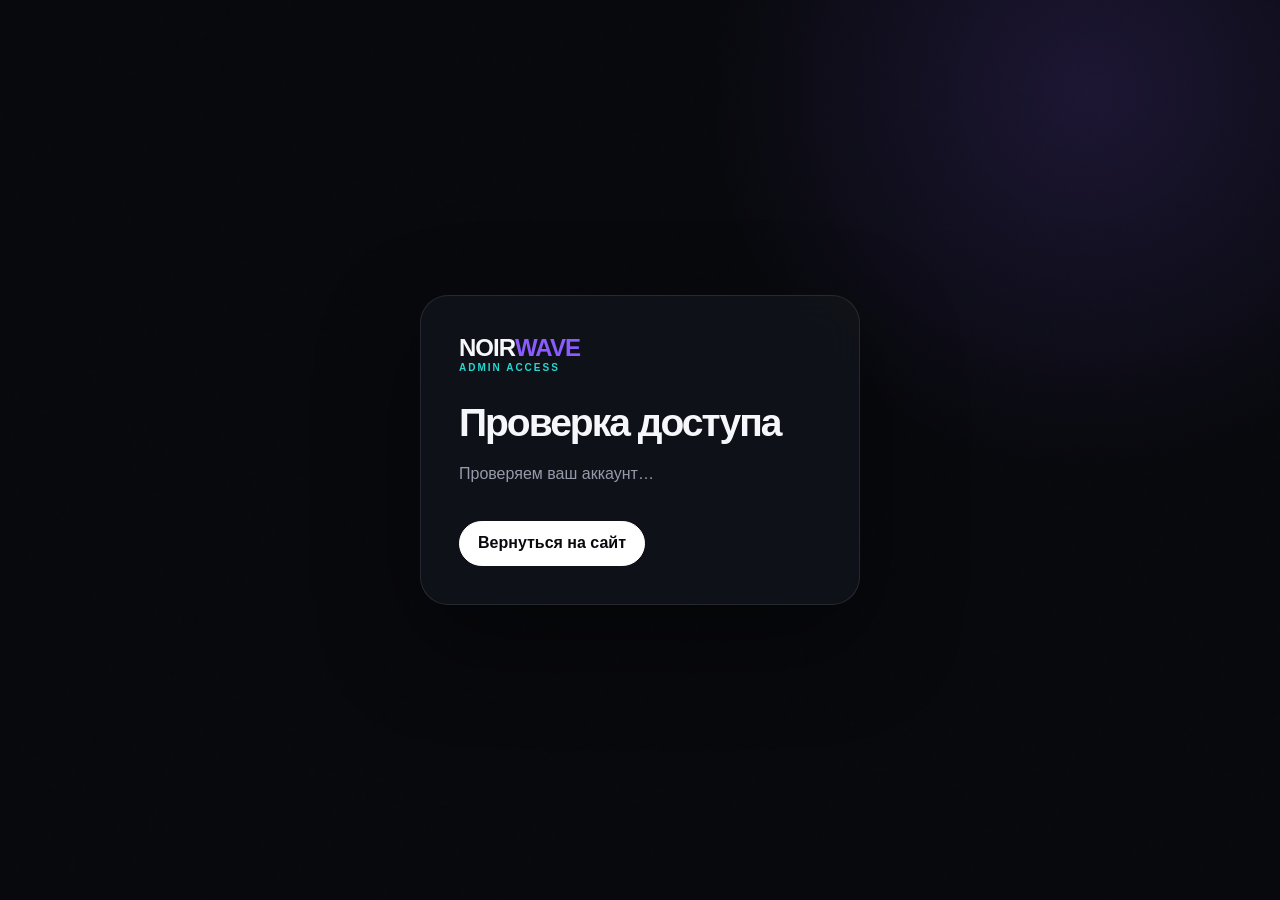
==== commit 4e2cd6e5: "Add files via upload" ====
--- a/index.html
+++ b/index.html
@@ -1,116 +1,188 @@
 <!doctype html>
 <html lang="ru">
 <head>
-<meta charset="utf-8">
-<meta name="viewport" content="width=device-width,initial-scale=1">
-<meta name="theme-color" content="#08090d">
-<title>NOIRWAVE — Sample Packs</title>
-<link rel="stylesheet" href="style.css">
+  <meta charset="utf-8">
+  <meta name="viewport" content="width=device-width,initial-scale=1">
+  <meta name="theme-color" content="#08090d">
+  <title>NOIRWAVE Admin</title>
+  <link rel="stylesheet" href="admin.css">
 </head>
 <body>
-<canvas id="particles"></canvas><div class="glow"></div>
-<div class="wrap">
-<header><a class="logo" href="#">NOIR<b>WAVE</b></a><nav id="nav"><a href="#packs">Sample Packs</a><a href="#free">Бесплатные звуки</a><a href="#tracks">Треки</a><a href="#about">Обо мне</a><a href="#contacts">Контакты</a><button class="nav-account" id="accountBtn">Войти</button><a class="admin-nav hidden" id="adminNav" href="admin/">Админка</a></nav><button class="menu" id="menu"><span></span><span></span><span></span></button></header>
-<main>
-<section class="hero">
-<div>
-<p class="eyebrow">ORIGINAL SOUNDS FOR PRODUCERS</p>
-<h1>СЭМПЛЫ,<br><span>КОТОРЫЕ</span><br>ЗВУЧАТ</h1>
-<p class="lead">Авторские drum kits, loops, 808, FX, vocals, MIDI и presets. Готовые звуки для продюсеров — от идеи до финального трека.</p>
-<div class="actions"><a class="btn primary" href="#packs">Смотреть все паки</a><a class="btn ghost" href="#free">Скачать бесплатный пак</a></div>
-<div class="stats"><div class="stat"><strong data-count="1200">0</strong><span>СЭМПЛОВ</span></div><div class="stat"><strong data-count="18">0</strong><span>SAMPLE PACKS</span></div><div class="stat"><strong>24-bit</strong><span>WAV QUALITY</span></div><div class="stat"><strong>NEW</strong><span>КАЖДЫЙ МЕСЯЦ</span></div></div>
-</div>
-<article class="pack-hero" id="featured">
-<div class="art"><span class="badge">NEW PACK</span><small>NOIRWAVE ORIGINALS</small><h2>VOID<br>DRUMS</h2><canvas class="wave"></canvas></div>
-<div class="pack-meta"><div class="pack-meta-row"><div><h3>Void Drums Vol. 01</h3><p>96 файлов · WAV 24-bit · 428 MB</p></div><button class="circle main-play">▶</button></div><div class="progress"><i></i></div></div>
-</article>
-</section>
+  <div class="noise"></div>
 
-<section class="reveal">
-<div class="section-head"><div><p class="eyebrow">BROWSE BY TYPE</p><h2>Категории</h2></div><a class="link" href="#packs">Смотреть каталог ↗</a></div>
-<div class="categories"><a class="cat"><span>01 / 196</span><strong>DRUMS</strong></a><a class="cat"><span>02 / 124</span><strong>808</strong></a><a class="cat"><span>03 / 238</span><strong>LOOPS</strong></a><a class="cat"><span>04 / 151</span><strong>FX</strong></a><a class="cat"><span>05 / 87</span><strong>VOCALS</strong></a><a class="cat"><span>06 / 64</span><strong>MIDI</strong></a><a class="cat"><span>07 / 112</span><strong>PRESETS</strong></a></div>
-</section>
+  <section class="access-screen" id="accessScreen"><div class="login-card"><a class="brand" href="../index.html">NOIR<b>WAVE</b></a><p class="eyebrow">ADMIN ACCESS</p><h1>Проверка доступа</h1><p class="muted" id="accessMessage">Проверяем ваш аккаунт…</p><a class="primary access-link" href="../index.html">Вернуться на сайт</a></div></section>
 
-<section id="packs" class="reveal">
-<div class="section-head"><div><p class="eyebrow">POPULAR COLLECTIONS</p><h2>Популярные паки</h2></div><a class="link" href="#">Все паки ↗</a></div>
-<div class="filters"><button class="active">Все</button><button>Бесплатные</button><select><option>Любой жанр</option><option>Dark Trap</option><option>Ambient</option><option>Lo‑Fi</option></select><select><option>Любой BPM</option><option>80–100</option><option>100–130</option><option>130–160</option></select><select><option>Тип звука</option><option>Drums</option><option>Loops</option><option>FX</option></select></div>
-<div class="packs" id="dynamicPacks">
-<article class="pack"><div class="pack-cover"><span class="price">FREE</span><h3>Void Drums<br>Vol. 01</h3></div><div class="pack-body"><div class="pack-tags"><span class="tag">DRUMS</span><span class="tag">DARK</span><span class="tag">WAV</span></div><div class="pack-info"><span>96 файлов</span><span>428 MB</span></div><div class="pack-actions"><button class="preview-btn">▶ Preview</button><button class="download">Скачать</button></div></div></article>
-<article class="pack"><div class="pack-cover"><span class="price">FREE</span><h3>Neon FX<br>Essentials</h3></div><div class="pack-body"><div class="pack-tags"><span class="tag">FX</span><span class="tag">ELECTRONIC</span><span class="tag">WAV</span></div><div class="pack-info"><span>74 файла</span><span>312 MB</span></div><div class="pack-actions"><button class="preview-btn">▶ Preview</button><button class="download">Скачать</button></div></div></article>
-<article class="pack"><div class="pack-cover"><span class="price">€9</span><h3>Broken Vocal<br>Fragments</h3></div><div class="pack-body"><div class="pack-tags"><span class="tag">VOCALS</span><span class="tag">140 BPM</span><span class="tag">WAV</span></div><div class="pack-info"><span>58 файлов</span><span>521 MB</span></div><div class="pack-actions"><button class="preview-btn">▶ Preview</button><button class="download">Получить</button></div></div></article>
-<article class="pack"><div class="pack-cover"><span class="price">€12</span><h3>Night Drive<br>Loops</h3></div><div class="pack-body"><div class="pack-tags"><span class="tag">LOOPS</span><span class="tag">SYNTHWAVE</span><span class="tag">MIDI</span></div><div class="pack-info"><span>82 файла</span><span>690 MB</span></div><div class="pack-actions"><button class="preview-btn">▶ Preview</button><button class="download">Получить</button></div></div></article>
-<article class="pack"><div class="pack-cover"><span class="price">€7</span><h3>Ghost 808<br>Collection</h3></div><div class="pack-body"><div class="pack-tags"><span class="tag">808</span><span class="tag">TRAP</span><span class="tag">WAV</span></div><div class="pack-info"><span>64 файла</span><span>184 MB</span></div><div class="pack-actions"><button class="preview-btn">▶ Preview</button><button class="download">Получить</button></div></div></article>
-<article class="pack"><div class="pack-cover"><span class="price">€14</span><h3>Ambient<br>Textures</h3></div><div class="pack-body"><div class="pack-tags"><span class="tag">AMBIENT</span><span class="tag">TEXTURES</span><span class="tag">WAV</span></div><div class="pack-info"><span>105 файлов</span><span>1.2 GB</span></div><div class="pack-actions"><button class="preview-btn">▶ Preview</button><button class="download">Получить</button></div></div></article>
-</div>
-</section>
-
-<section class="reveal">
-<div class="section-head"><div><p class="eyebrow">LISTEN BEFORE DOWNLOAD</p><h2>Превью сэмплов</h2></div><a class="link" href="#">Открыть библиотеку ↗</a></div>
-<div class="preview-list">
-<div class="preview"><button class="play">▶</button><div><strong>void_kick_07.wav</strong><br><span>Drums / Kick</span></div><span class="hide-mobile">140 BPM</span><span class="hide-mobile">C minor</span><div class="mini-wave"></div></div>
-<div class="preview"><button class="play">▶</button><div><strong>neon_riser_03.wav</strong><br><span>FX / Riser</span></div><span class="hide-mobile">128 BPM</span><span class="hide-mobile">F#</span><div class="mini-wave"></div></div>
-<div class="preview"><button class="play">▶</button><div><strong>ghost_808_long.wav</strong><br><span>Bass / 808</span></div><span class="hide-mobile">150 BPM</span><span class="hide-mobile">D</span><div class="mini-wave"></div></div>
-<div class="preview"><button class="play">▶</button><div><strong>broken_vocal_11.wav</strong><br><span>Vocals / Phrase</span></div><span class="hide-mobile">120 BPM</span><span class="hide-mobile">A minor</span><div class="mini-wave"></div></div>
-<div class="preview"><button class="play">▶</button><div><strong>midnight_loop_04.wav</strong><br><span>Loops / Synth</span></div><span class="hide-mobile">108 BPM</span><span class="hide-mobile">E minor</span><div class="mini-wave"></div></div>
-</div>
-</section>
-
-<section id="free" class="reveal">
-<div class="weekly"><div class="weekly-copy"><p class="eyebrow">FREE PACK OF THE WEEK</p><h2>STARTER<br>PACK 2026</h2><p>40 готовых звуков: kicks, snares, 808, textures и loops. Бесплатно для личных и коммерческих проектов — с понятной лицензией внутри архива.</p><div class="actions"><a class="btn primary" href="#">Скачать бесплатно</a><a class="btn ghost" href="#">Послушать превью</a></div></div><div class="weekly-art"><div class="box3d"><strong>STARTER<br>PACK<br>2026</strong></div></div></div>
-</section>
-
-<section class="reveal" id="about">
-<div class="section-head"><div><p class="eyebrow">WHY NOIRWAVE</p><h2>Почему эти звуки</h2></div></div>
-<div class="reasons"><div class="reason"><b>01</b><h3>Авторский материал</h3><p>Не сборник случайных файлов с других сайтов. Звуки создаются, записываются и обрабатываются специально для паков.</p></div><div class="reason"><b>02</b><h3>Готово к работе</h3><p>Файлы нормализованы, аккуратно названы и разложены по папкам. Можно сразу переносить в проект.</p></div><div class="reason"><b>03</b><h3>WAV 24-bit</h3><p>Качественные исходники без лишнего сжатия, подходящие для дальнейшей обработки и коммерческих релизов.</p></div><div class="reason"><b>04</b><h3>Понятная лицензия</h3><p>В каждом архиве будет указано, где и как разрешено использовать материалы, без двусмысленности.</p></div></div>
-</section>
-
-<section id="tracks" class="reveal">
-<div class="section-head"><div><p class="eyebrow">MADE WITH THESE SOUNDS</p><h2>Треки автора</h2></div><a class="link" href="#">Все треки ↗</a></div>
-<div class="tracks" id="dynamicTracks"><article class="track"><div class="track-cover"></div><h3>After Midnight</h3><p>Dark Electronic · 128 BPM</p></article><article class="track"><div class="track-cover"></div><h3>Cold Signal</h3><p>Ambient · 92 BPM</p></article><article class="track"><div class="track-cover"></div><h3>Red Static</h3><p>Trap · 150 BPM</p></article><article class="track"><div class="track-cover"></div><h3>Silent District</h3><p>Synthwave · 116 BPM</p></article></div>
-</section>
-
-<section id="contacts" class="reveal"><div class="contact"><div><p class="eyebrow">CUSTOM SOUND DESIGN</p><h2>Нужен собственный пак?</h2><p>Можно заказать уникальные сэмплы, звуки под игру, видео, трек или коммерческий проект.</p></div><a class="btn primary" href="mailto:hello@example.com">Обсудить заказ</a></div></section>
-</main>
-<footer><span>© 2026 NOIRWAVE. Demo website.</span><div class="socials"><a href="#">Telegram</a><a href="#">VK</a><a href="#">YouTube</a><a href="#">SoundCloud</a></div></footer>
-</div>
-
-<div class="auth-modal hidden" id="authModal">
-  <div class="auth-card">
-    <button class="auth-close" id="authClose" aria-label="Закрыть">×</button>
-    <a class="logo" href="#">NOIR<b>WAVE</b></a>
-
-    <div class="auth-guest" id="authGuestView">
-      <p class="eyebrow">ACCOUNT</p>
-      <h2>Вход и регистрация</h2>
-      <p>Первый вход через Google автоматически создаст аккаунт. Сайт можно смотреть без входа, но скачивание доступно только зарегистрированным пользователям.</p>
-
-      <div class="google-button-wrap">
-        <div id="googleSignInButton"></div>
+<div class="app hidden" id="app">
+    <aside class="sidebar" id="sidebar">
+      <div>
+        <a class="brand" href="../index.html">NOIR<b>WAVE</b></a>
+        <span class="admin-label">ADMIN</span>
       </div>
 
-      <p class="auth-note">Регистрацию по обычной почте добавим позднее, когда подключим собственный домен и письма с кодами подтверждения.</p>
-      <span class="auth-message" id="authMessage"></span>
-    </div>
+      <nav>
+        <button class="nav-item active" data-view="dashboard">⌂ <span>Главная</span></button>
+        <button class="nav-item" data-view="packs">◫ <span>Sample Packs</span></button>
+        <button class="nav-item" data-view="tracks">♪ <span>Треки</span></button><button class="nav-item owner-only" data-view="users">♙ <span>Пользователи</span></button>
+        <button class="nav-item" data-view="settings">⚙ <span>Настройки</span></button>
+      </nav>
 
-    <div class="account-view hidden" id="accountView">
-      <div class="account-head">
-        <img class="account-avatar hidden" id="accountAvatar" alt="">
+      <div class="sidebar-bottom">
+        <a href="../index.html" target="_blank">Открыть сайт ↗</a>
+        <button id="logoutBtn">Выйти</button>
+      </div>
+    </aside>
+
+    <main class="content">
+      <header class="topbar">
+        <button class="menu-btn" id="menuBtn">☰</button>
         <div>
-          <p class="eyebrow">YOUR ACCOUNT</p>
-          <h2 id="accountName">Пользователь</h2>
+          <p class="eyebrow">NOIRWAVE STUDIO</p>
+          <h2 id="viewTitle">Панель управления</h2>
         </div>
-      </div>
-      <p id="accountEmail"></p>
-      <p class="role-badge" id="accountRole">USER</p>
-      <a class="btn primary hidden" id="accountAdminLink" href="admin/">Открыть админку</a>
-      <button class="btn ghost" id="logoutPublic" type="button">Выйти</button>
+        <div class="user-chip"><span class="user-chip-dot"></span><b id="adminUserName">Проверка…</b><span class="user-chip-separator">·</span><span id="adminUserRole">—</span></div>
+      </header>
+
+      <section class="view active" id="dashboardView">
+        <div class="stats-grid">
+          <article><span>Sample Packs</span><strong id="packCount">0</strong><small>в демо-каталоге</small></article>
+          <article><span>Треки</span><strong id="trackCount">0</strong><small>в демо-каталоге</small></article>
+          <article><span>Статус</span><strong class="status-ok">ONLINE</strong><small>Cloudflare Pages</small></article>
+        </div>
+
+        <div class="panel-grid">
+          <article class="panel">
+            <div class="panel-head"><div><p class="eyebrow">QUICK ACTIONS</p><h3>Быстрое добавление</h3></div></div>
+            <div class="quick-actions">
+              <button data-open="packModal">+ Новый Sample Pack</button>
+              <button data-open="trackModal">+ Новый трек</button>
+            </div>
+          </article>
+
+          <article class="panel">
+            <div class="panel-head"><div><p class="eyebrow">DEMO MODE</p><h3>Что уже работает</h3></div></div>
+            <ul class="check-list">
+              <li>Добавление и редактирование карточек</li>
+              <li>Предпросмотр выбранной обложки</li>
+              <li>Сохранение данных в браузере</li>
+              <li>Отображение добавленного на главной странице</li>
+            </ul>
+            <p class="note">Файлы пока не отправляются в интернет. Они только выбираются для предпросмотра. Настоящую загрузку подключим через R2.</p>
+          </article>
+        </div>
+
+        <article class="panel recent">
+          <div class="panel-head"><div><p class="eyebrow">RECENT CONTENT</p><h3>Последние материалы</h3></div></div>
+          <div id="recentContent" class="empty-state">Пока ничего не добавлено.</div>
+        </article>
+      </section>
+
+      <section class="view" id="packsView">
+        <div class="view-head">
+          <div><p class="eyebrow">SAMPLE PACKS</p><h3>Управление паками</h3></div>
+          <button class="primary" data-open="packModal">+ Добавить пак</button>
+        </div>
+        <div id="packsTable" class="content-list"></div>
+      </section>
+
+      <section class="view" id="tracksView">
+        <div class="view-head">
+          <div><p class="eyebrow">TRACKS</p><h3>Управление треками</h3></div>
+          <button class="primary" data-open="trackModal">+ Добавить трек</button>
+        </div>
+        <div id="tracksTable" class="content-list"></div>
+      </section>
+
+
+      <section class="view" id="usersView">
+        <div class="view-head">
+          <div>
+            <p class="eyebrow">ACCESS CONTROL</p>
+            <h3>Пользователи и роли</h3>
+          </div>
+          <button class="ghost" id="refreshUsersBtn" type="button">Обновить</button>
+        </div>
+
+        <article class="panel">
+          <div class="users-summary">
+            <div><span>Всего аккаунтов</span><strong id="usersCount">—</strong></div>
+            <p>Новые аккаунты получают роль <b>user</b>. Только владелец может выдать или забрать роль <b>admin</b>. Роль <b>owner</b> изменить нельзя.</p>
+          </div>
+          <div id="usersTable" class="content-list">
+            <div class="empty-state">Загружаем пользователей из D1…</div>
+          </div>
+        </article>
+      </section>
+
+      <section class="view" id="settingsView">
+        <div class="panel settings-panel">
+          <p class="eyebrow">SETTINGS</p>
+          <h3>Настройки проекта</h3>
+          <label>Название проекта<input value="NOIRWAVE"></label>
+          <label>Контактный email<input value="hello@example.com"></label>
+          <label>Валюта<select><option>EUR (€)</option><option>USD ($)</option><option>RUB (₽)</option></select></label>
+          <button class="primary" type="button">Сохранить настройки</button>
+          <p class="note">В демо-версии настройки визуальные и не отправляются на сервер.</p>
+        </div>
+      </section>
+    </main>
+  </div>
+
+  <div class="modal hidden" id="packModal">
+    <div class="modal-card">
+      <button class="close" data-close>×</button>
+      <p class="eyebrow">NEW SAMPLE PACK</p>
+      <h2 id="packModalTitle">Добавить Sample Pack</h2>
+      <form id="packForm">
+        <input type="hidden" id="packId">
+        <div class="form-grid">
+          <label>Название<input id="packTitle" required placeholder="Void Drums Vol. 01"></label>
+          <label>Цена<input id="packPrice" placeholder="FREE или €9"></label>
+          <label>Жанр<input id="packGenre" placeholder="Dark Trap"></label>
+          <label>BPM<input id="packBpm" placeholder="140"></label>
+          <label>Тональность<input id="packKey" placeholder="C minor"></label>
+          <label>Количество файлов<input id="packFiles" placeholder="96"></label>
+          <label class="full">Описание<textarea id="packDescription" rows="4" placeholder="Краткое описание пака"></textarea></label>
+          <label>Обложка<input id="packCover" type="file" accept="image/*"></label>
+          <label>MP3-превью<input id="packPreview" type="file" accept="audio/*"></label>
+          <label class="full">ZIP-архив<input id="packZip" type="file" accept=".zip,.rar,.7z"></label>
+        </div>
+        <div class="preview-card" id="packCoverPreview"><span>Предпросмотр обложки</span></div>
+        <div class="form-actions">
+          <button type="button" class="ghost" data-close>Отмена</button>
+          <button class="primary" type="submit">Опубликовать</button>
+        </div>
+      </form>
     </div>
   </div>
-</div>
 
-<div class="toast hidden" id="toast"></div>
+  <div class="modal hidden" id="trackModal">
+    <div class="modal-card">
+      <button class="close" data-close>×</button>
+      <p class="eyebrow">NEW TRACK</p>
+      <h2 id="trackModalTitle">Добавить трек</h2>
+      <form id="trackForm">
+        <input type="hidden" id="trackId">
+        <div class="form-grid">
+          <label>Название<input id="trackTitle" required placeholder="After Midnight"></label>
+          <label>Исполнитель<input id="trackArtist" placeholder="NOIRWAVE"></label>
+          <label>Жанр<input id="trackGenre" placeholder="Dark Electronic"></label>
+          <label>BPM<input id="trackBpm" placeholder="128"></label>
+          <label class="full">Описание<textarea id="trackDescription" rows="4" placeholder="Описание трека"></textarea></label>
+          <label>Обложка<input id="trackCover" type="file" accept="image/*"></label>
+          <label>MP3-файл<input id="trackAudio" type="file" accept="audio/*"></label>
+        </div>
+        <div class="preview-card" id="trackCoverPreview"><span>Предпросмотр обложки</span></div>
+        <div class="form-actions">
+          <button type="button" class="ghost" data-close>Отмена</button>
+          <button class="primary" type="submit">Опубликовать</button>
+        </div>
+      </form>
+    </div>
+  </div>
 
-<script src="https://accounts.google.com/gsi/client" async defer></script>
-<script src="config.js"></script>
-<script src="script.js"></script>
-</body></html>+  <div class="admin-toast hidden" id="adminToast"></div>
+
+  <script src="../config.js"></script>
+  <script src="admin.js"></script>
+</body>
+</html>
--- a/admin.css
+++ b/admin.css
@@ -0,0 +1,31 @@
+:root{--bg:#08090d;--panel:#11131a;--panel2:#171a22;--text:#f6f7fb;--muted:#969baa;--line:rgba(255,255,255,.1);--accent:#8a5cff;--accent2:#27d7d0;--danger:#ff6b7a}
+*{box-sizing:border-box}body{margin:0;background:radial-gradient(circle at 85% 10%,rgba(138,92,255,.16),transparent 28%),var(--bg);color:var(--text);font-family:Inter,-apple-system,BlinkMacSystemFont,"Segoe UI",sans-serif;min-height:100vh}button,input,textarea,select{font:inherit}button{cursor:pointer}a{color:inherit;text-decoration:none}.hidden{display:none!important}.noise{position:fixed;inset:0;pointer-events:none;opacity:.03;background-image:url("data:image/svg+xml,%3Csvg viewBox='0 0 180 180' xmlns='http://www.w3.org/2000/svg'%3E%3Cfilter id='n'%3E%3CfeTurbulence type='fractalNoise' baseFrequency='.9' numOctaves='3' stitchTiles='stitch'/%3E%3C/filter%3E%3Crect width='100%25' height='100%25' filter='url(%23n)' opacity='.35'/%3E%3C/svg%3E")}
+.brand{font-weight:900;font-size:24px;letter-spacing:-1px}.brand b{color:var(--accent)}.eyebrow{font-size:10px;letter-spacing:2px;color:var(--accent2);font-weight:800;margin:0 0 8px}.muted,.note{color:var(--muted);line-height:1.6}.login-screen{min-height:100vh;display:grid;place-items:center;padding:24px}.login-card{width:min(440px,100%);border:1px solid var(--line);border-radius:28px;background:rgba(17,19,26,.9);backdrop-filter:blur(20px);padding:38px;box-shadow:0 35px 100px rgba(0,0,0,.45)}.login-card h1{font-size:39px;letter-spacing:-2px;margin:28px 0 8px}.login-card form{display:grid;gap:16px;margin-top:28px}label{display:grid;gap:8px;font-size:12px;color:#d7d9e1}input,textarea,select{width:100%;border:1px solid var(--line);background:#0b0d12;color:#fff;border-radius:13px;padding:13px 14px;outline:none}input:focus,textarea:focus,select:focus{border-color:var(--accent)}.primary,.ghost{border-radius:999px;border:1px solid var(--line);min-height:45px;padding:0 19px;font-weight:800}.primary{background:#fff;color:#08090d;border-color:#fff}.ghost{background:transparent;color:#fff}.wide{width:100%}.demo-hint{font-size:11px;color:var(--muted);text-align:center}.error{color:var(--danger);min-height:18px;font-size:12px;text-align:center}
+.app{min-height:100vh}.sidebar{position:fixed;left:0;top:0;bottom:0;width:245px;border-right:1px solid var(--line);background:rgba(10,11,16,.92);backdrop-filter:blur(18px);padding:27px 19px;display:flex;flex-direction:column;justify-content:space-between;z-index:20}.admin-label{display:block;font-size:9px;letter-spacing:2px;color:var(--muted);margin-top:5px}.sidebar nav{display:grid;gap:7px;margin:35px 0 auto}.nav-item{height:47px;border:0;border-radius:13px;background:transparent;color:#b8bdc9;text-align:left;padding:0 14px}.nav-item.active,.nav-item:hover{background:linear-gradient(90deg,rgba(138,92,255,.23),rgba(39,215,208,.05));color:#fff}.nav-item span{margin-left:9px}.sidebar-bottom{display:grid;gap:12px;font-size:12px;color:var(--muted)}.sidebar-bottom button{border:0;background:none;color:var(--muted);text-align:left;padding:0}.content{margin-left:245px;padding:0 34px 50px}.topbar{min-height:105px;display:flex;align-items:center;justify-content:space-between;border-bottom:1px solid var(--line);gap:18px}.topbar h2{margin:0;font-size:27px;letter-spacing:-1px}.menu-btn{display:none;border:1px solid var(--line);background:var(--panel);color:#fff;border-radius:10px;width:42px;height:42px}.user-chip{border:1px solid var(--line);background:var(--panel);border-radius:999px;padding:10px 14px;font-size:11px;display:inline-flex;align-items:center;gap:6px;white-space:nowrap;line-height:1}.user-chip .user-chip-dot{display:block;flex:0 0 8px;width:8px;height:8px;border-radius:50%;background:var(--accent2)}.user-chip .user-chip-separator{color:var(--muted);margin:0 1px}.user-chip #adminUserRole{color:var(--accent2);font-size:10px;letter-spacing:.35px}.user-chip #adminUserName{line-height:1}.view{display:none;padding-top:28px}.view.active{display:block}.stats-grid{display:grid;grid-template-columns:repeat(3,1fr);gap:16px}.stats-grid article,.panel{border:1px solid var(--line);background:linear-gradient(145deg,rgba(255,255,255,.05),rgba(255,255,255,.02));border-radius:20px;padding:22px}.stats-grid span,.stats-grid small{display:block;color:var(--muted);font-size:11px}.stats-grid strong{display:block;font-size:35px;margin:14px 0 8px}.status-ok{font-size:22px!important;color:var(--accent2)}.panel-grid{display:grid;grid-template-columns:1fr 1fr;gap:16px;margin-top:16px}.panel-head{display:flex;justify-content:space-between;align-items:center;margin-bottom:18px}.panel h3,.view-head h3{font-size:23px;margin:0}.quick-actions{display:grid;grid-template-columns:1fr 1fr;gap:12px}.quick-actions button{min-height:105px;border:1px solid var(--line);border-radius:16px;background:var(--panel);color:#fff;font-weight:800}.quick-actions button:hover{border-color:var(--accent);transform:translateY(-2px)}.check-list{padding-left:18px;line-height:2;color:#d5d8e1}.check-list li::marker{color:var(--accent2)}.note{font-size:11px}.recent{margin-top:16px}.empty-state{border:1px dashed var(--line);border-radius:14px;padding:28px;text-align:center;color:var(--muted)}.view-head{display:flex;justify-content:space-between;align-items:center;gap:20px;margin-bottom:20px}.content-list{display:grid;gap:12px}.content-row{display:grid;grid-template-columns:60px 1.2fr .8fr .55fr auto;align-items:center;gap:15px;border:1px solid var(--line);border-radius:17px;padding:13px;background:var(--panel)}.thumb{width:60px;height:60px;border-radius:12px;background:linear-gradient(145deg,#35205a,#0f6c72);background-size:cover;background-position:center}.content-row h4{margin:0 0 5px}.content-row p,.content-row span{margin:0;color:var(--muted);font-size:11px}.row-actions{display:flex;gap:7px}.row-actions button{border:1px solid var(--line);border-radius:999px;background:transparent;color:#fff;padding:8px 11px;font-size:11px}.row-actions .delete{color:var(--danger)}.settings-panel{max-width:720px;display:grid;gap:15px}.settings-panel h3{margin:0 0 10px}
+.modal{position:fixed;inset:0;background:rgba(0,0,0,.72);z-index:50;display:grid;place-items:center;padding:18px;overflow:auto}.modal-card{position:relative;width:min(800px,100%);max-height:92vh;overflow:auto;border:1px solid var(--line);border-radius:24px;background:#11131a;padding:30px}.modal-card h2{font-size:31px;margin:0 0 23px}.close{position:absolute;right:18px;top:15px;width:38px;height:38px;border-radius:50%;border:1px solid var(--line);background:transparent;color:#fff;font-size:23px}.form-grid{display:grid;grid-template-columns:1fr 1fr;gap:15px}.full{grid-column:1/-1}.preview-card{margin-top:15px;min-height:170px;border:1px dashed var(--line);border-radius:17px;display:grid;place-items:center;background-position:center;background-size:cover;color:var(--muted)}.form-actions{display:flex;justify-content:flex-end;gap:9px;margin-top:20px}
+@media(max-width:900px){.sidebar{transform:translateX(-100%);transition:.25s}.sidebar.open{transform:none}.content{margin-left:0;padding:0 18px 40px}.menu-btn{display:block}.topbar{justify-content:flex-start}.user-chip{margin-left:auto}.stats-grid,.panel-grid{grid-template-columns:1fr}.content-row{grid-template-columns:55px 1fr auto}.content-row>.meta{display:none}}
+@media(max-width:620px){.login-card{padding:27px}.form-grid{grid-template-columns:1fr}.full{grid-column:auto}.quick-actions{grid-template-columns:1fr}.view-head{align-items:flex-start;flex-direction:column}.content-row{grid-template-columns:50px 1fr}.row-actions{grid-column:1/-1}.topbar h2{font-size:22px}.user-chip{display:none}.modal-card{padding:24px 18px}.stats-grid strong{font-size:30px}}
+
+.access-screen{min-height:100vh;display:grid;place-items:center;padding:24px}.access-link{display:inline-flex;align-items:center;justify-content:center;text-decoration:none;margin-top:18px;padding:0 18px}
+.user-row{display:grid;grid-template-columns:1.1fr 1fr .5fr auto;gap:14px;align-items:center;border:1px solid var(--line);border-radius:16px;padding:15px;background:var(--panel)}
+.role-select{min-width:120px}.owner-tag{color:var(--accent2);font-size:10px;letter-spacing:1px}.owner-only.hidden{display:none!important}
+@media(max-width:700px){.user-row{grid-template-columns:1fr}.role-select{width:100%}}
+
+.users-summary{display:flex;align-items:center;justify-content:space-between;gap:25px;margin-bottom:18px;padding-bottom:18px;border-bottom:1px solid var(--line)}
+.users-summary>div{min-width:130px}.users-summary span{display:block;color:var(--muted);font-size:11px}.users-summary strong{display:block;font-size:34px;margin-top:7px}
+.users-summary p{max-width:680px;margin:0;color:var(--muted);font-size:12px;line-height:1.65}
+.real-user-row{display:grid;grid-template-columns:54px minmax(180px,1.3fr) minmax(140px,.75fr) minmax(120px,.55fr) minmax(130px,.55fr);gap:14px;align-items:center;border:1px solid var(--line);border-radius:17px;padding:13px;background:var(--panel)}
+.real-user-row.current{border-color:rgba(39,215,208,.35)}
+.user-avatar{width:50px;height:50px;border-radius:50%;object-fit:cover;background:linear-gradient(145deg,#35205a,#0f6c72);border:1px solid var(--line)}
+.user-avatar-fallback{display:grid;place-items:center;font-size:18px;font-weight:900}
+.user-main h4{margin:0 0 5px}.user-main p,.user-meta span{margin:0;color:var(--muted);font-size:11px;word-break:break-word}
+.user-meta{display:grid;gap:5px}.role-control{display:grid;gap:6px}.role-control select{height:40px;padding:0 12px}.role-control select:disabled{opacity:.7;cursor:not-allowed}
+.role-label{justify-self:start;border:1px solid var(--line);border-radius:999px;padding:8px 11px;font-size:10px;letter-spacing:1px}
+.role-owner{color:var(--accent2)}.role-admin{color:#c7b5ff}.role-user{color:var(--muted)}
+.user-status{display:inline-flex;align-items:center;gap:7px;font-size:11px;color:var(--muted)}.user-status:before{content:"";width:7px;height:7px;border-radius:50%;background:var(--accent2)}
+.user-status.blocked:before{background:var(--danger)}
+.admin-toast{position:fixed;right:22px;bottom:22px;z-index:100;max-width:380px;padding:14px 17px;border:1px solid var(--line);border-radius:14px;background:#171a22;box-shadow:0 20px 65px rgba(0,0,0,.45);font-size:13px}
+.admin-toast.error{color:var(--danger)}
+.loading-line{display:flex;align-items:center;justify-content:center;gap:10px}.loading-line:before{content:"";width:16px;height:16px;border:2px solid var(--line);border-top-color:var(--accent2);border-radius:50%;animation:spin .75s linear infinite}@keyframes spin{to{transform:rotate(360deg)}}
+@media(max-width:1050px){.real-user-row{grid-template-columns:50px 1fr .7fr .55fr}.real-user-row .created-cell{display:none}}
+@media(max-width:760px){.users-summary{align-items:flex-start;flex-direction:column}.real-user-row{grid-template-columns:46px 1fr}.real-user-row .user-meta,.real-user-row .role-control{grid-column:1/-1}.admin-toast{left:14px;right:14px;bottom:14px}}
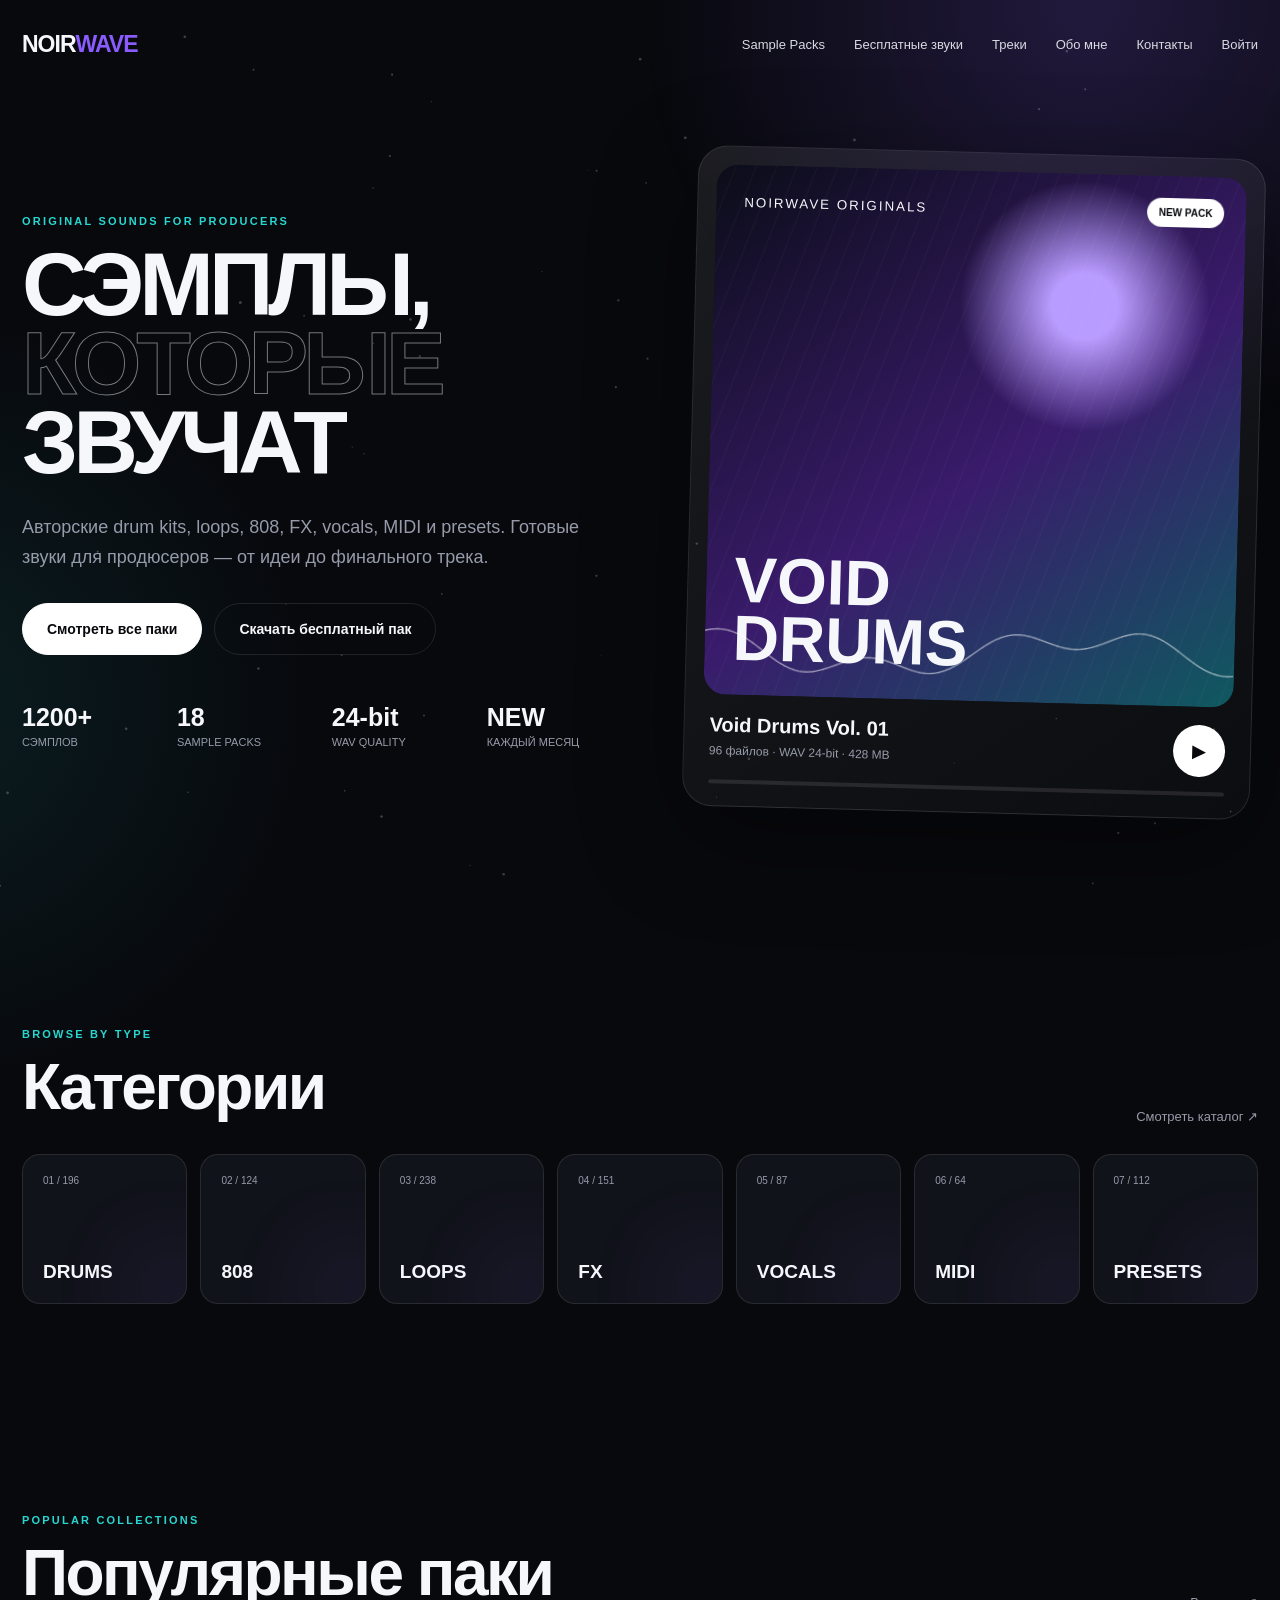
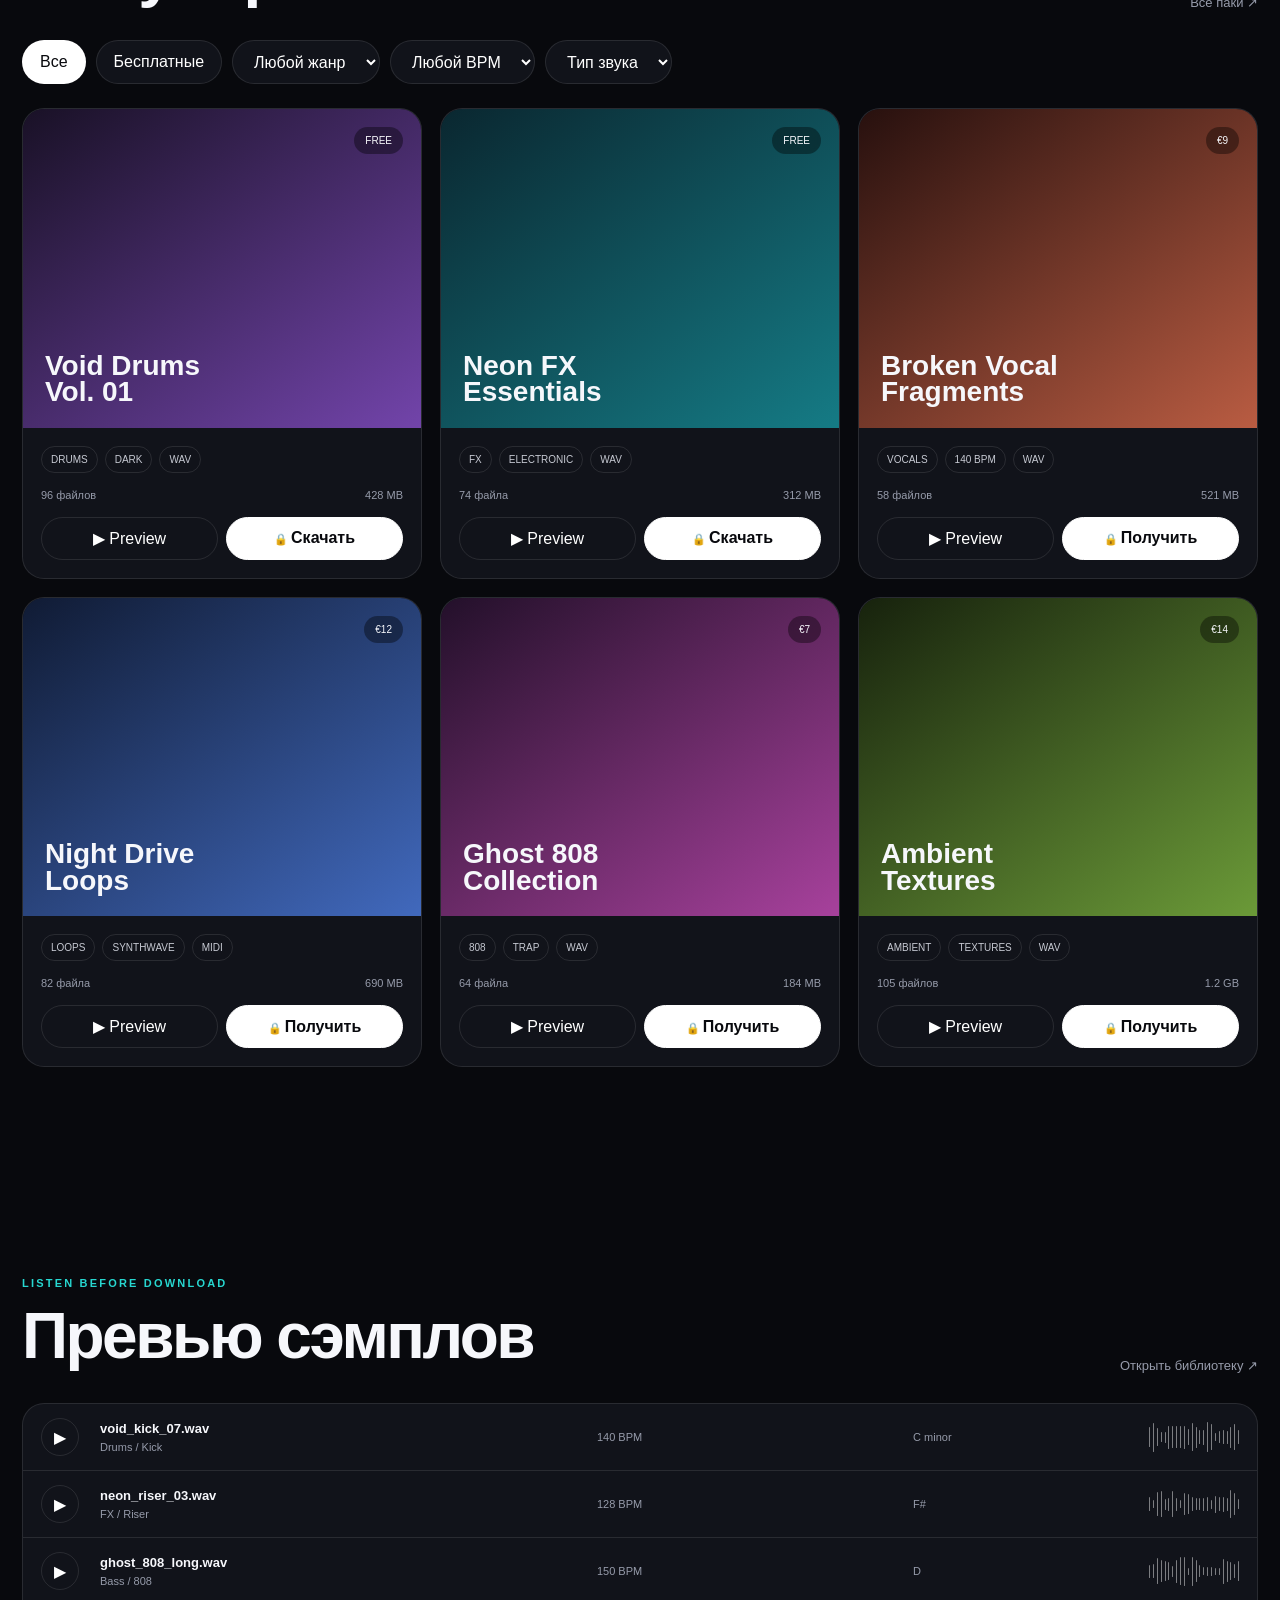
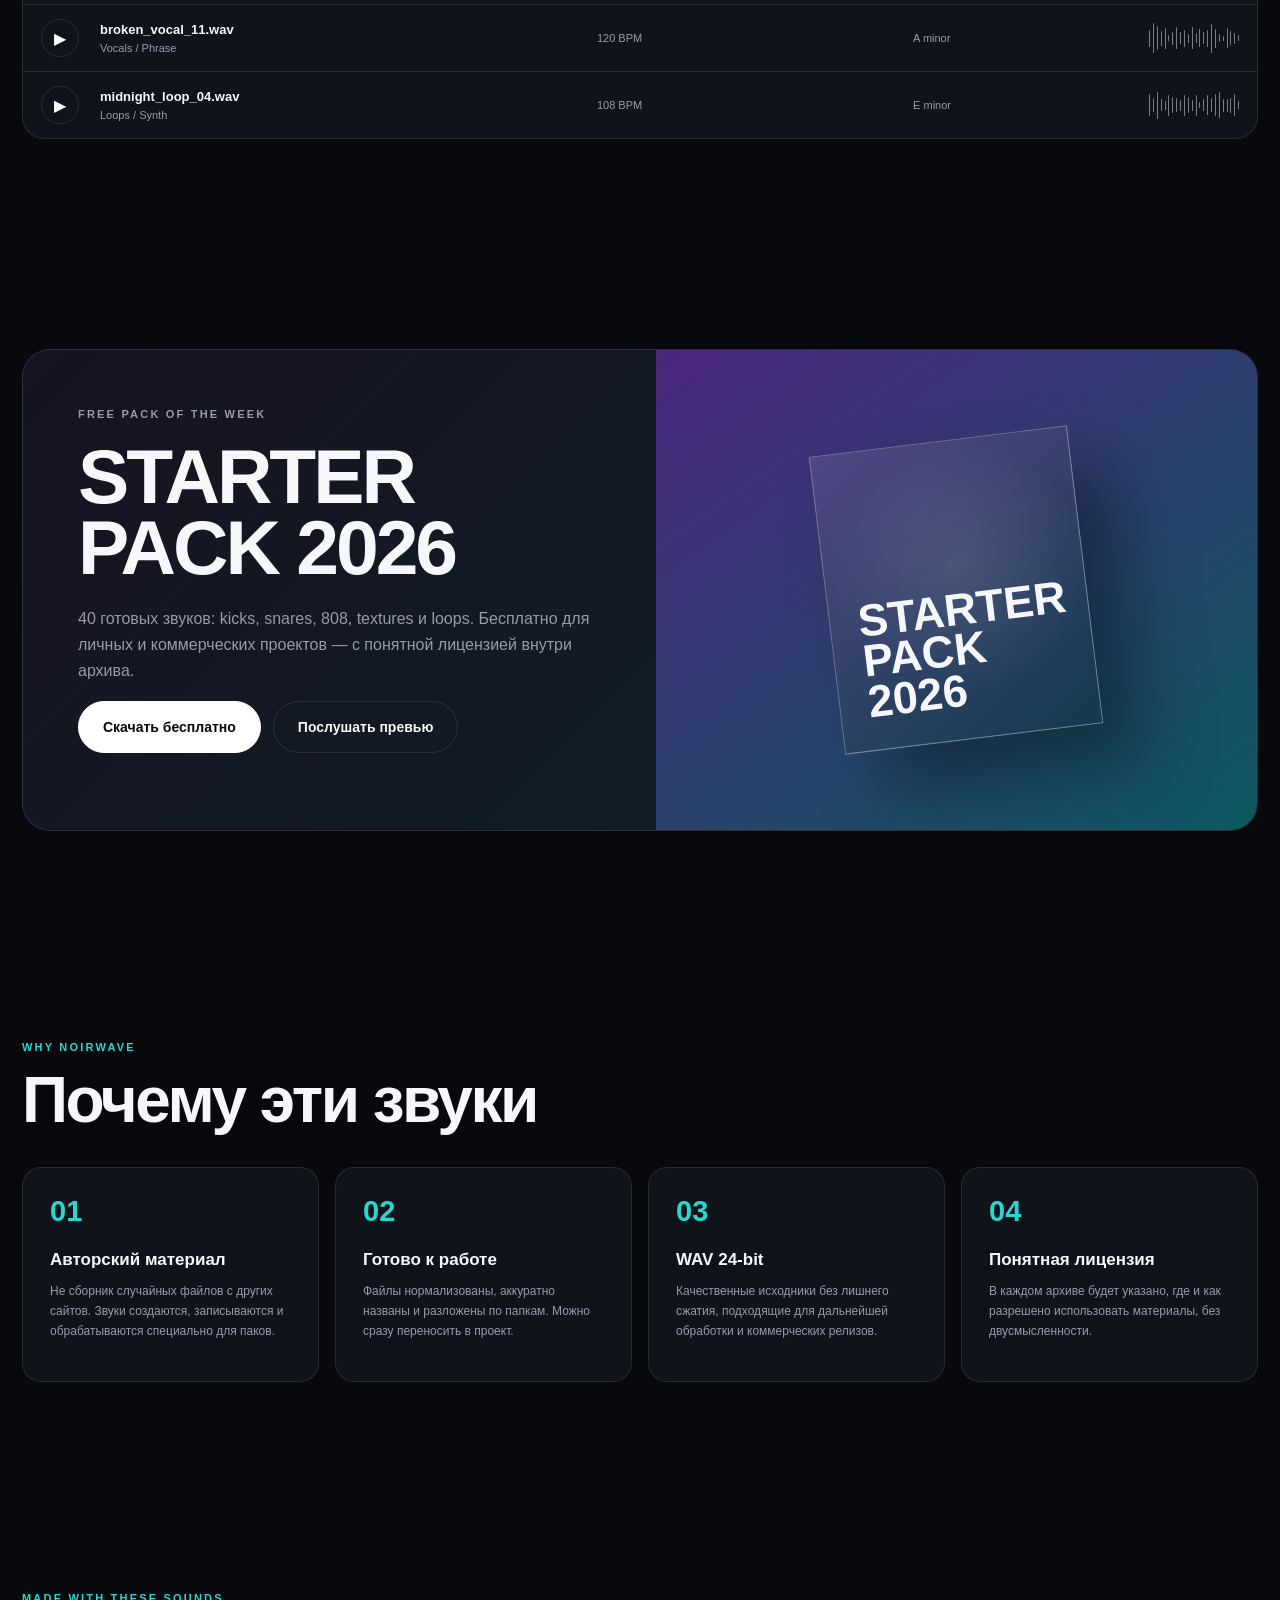
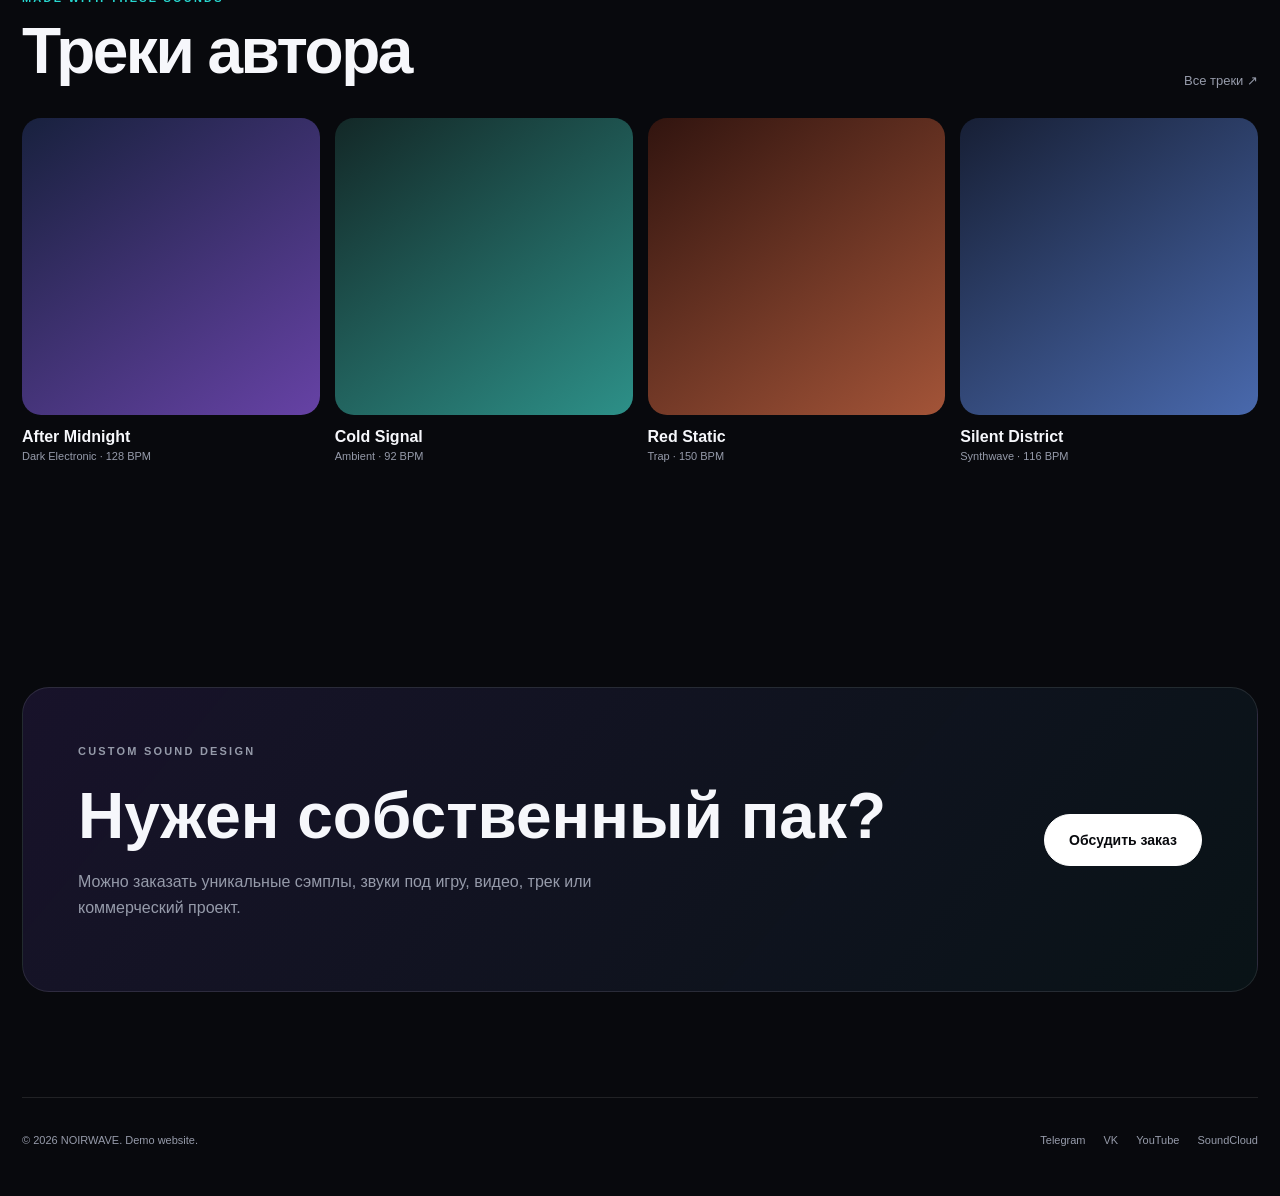
==== commit 91c3c517: "Add files via upload" ====
--- a/index.html
+++ b/index.html
@@ -1,188 +1,116 @@
 <!doctype html>
 <html lang="ru">
 <head>
-  <meta charset="utf-8">
-  <meta name="viewport" content="width=device-width,initial-scale=1">
-  <meta name="theme-color" content="#08090d">
-  <title>NOIRWAVE Admin</title>
-  <link rel="stylesheet" href="admin.css">
+<meta charset="utf-8">
+<meta name="viewport" content="width=device-width,initial-scale=1">
+<meta name="theme-color" content="#08090d">
+<title>NOIRWAVE — Sample Packs</title>
+<link rel="stylesheet" href="style.css">
 </head>
 <body>
-  <div class="noise"></div>
+<canvas id="particles"></canvas><div class="glow"></div>
+<div class="wrap">
+<header><a class="logo" href="#">NOIR<b>WAVE</b></a><nav id="nav"><a href="#packs">Sample Packs</a><a href="#free">Бесплатные звуки</a><a href="#tracks">Треки</a><a href="#about">Обо мне</a><a href="#contacts">Контакты</a><button class="nav-account" id="accountBtn">Войти</button><a class="admin-nav hidden" id="adminNav" href="admin/">Админка</a></nav><button class="menu" id="menu"><span></span><span></span><span></span></button></header>
+<main>
+<section class="hero">
+<div>
+<p class="eyebrow">ORIGINAL SOUNDS FOR PRODUCERS</p>
+<h1>СЭМПЛЫ,<br><span>КОТОРЫЕ</span><br>ЗВУЧАТ</h1>
+<p class="lead">Авторские drum kits, loops, 808, FX, vocals, MIDI и presets. Готовые звуки для продюсеров — от идеи до финального трека.</p>
+<div class="actions"><a class="btn primary" href="#packs">Смотреть все паки</a><a class="btn ghost" href="#free">Скачать бесплатный пак</a></div>
+<div class="stats"><div class="stat"><strong data-count="1200">0</strong><span>СЭМПЛОВ</span></div><div class="stat"><strong data-count="18">0</strong><span>SAMPLE PACKS</span></div><div class="stat"><strong>24-bit</strong><span>WAV QUALITY</span></div><div class="stat"><strong>NEW</strong><span>КАЖДЫЙ МЕСЯЦ</span></div></div>
+</div>
+<article class="pack-hero" id="featured">
+<div class="art"><span class="badge">NEW PACK</span><small>NOIRWAVE ORIGINALS</small><h2>VOID<br>DRUMS</h2><canvas class="wave"></canvas></div>
+<div class="pack-meta"><div class="pack-meta-row"><div><h3>Void Drums Vol. 01</h3><p>96 файлов · WAV 24-bit · 428 MB</p></div><button class="circle main-play">▶</button></div><div class="progress"><i></i></div></div>
+</article>
+</section>
 
-  <section class="access-screen" id="accessScreen"><div class="login-card"><a class="brand" href="../index.html">NOIR<b>WAVE</b></a><p class="eyebrow">ADMIN ACCESS</p><h1>Проверка доступа</h1><p class="muted" id="accessMessage">Проверяем ваш аккаунт…</p><a class="primary access-link" href="../index.html">Вернуться на сайт</a></div></section>
+<section class="reveal">
+<div class="section-head"><div><p class="eyebrow">BROWSE BY TYPE</p><h2>Категории</h2></div><a class="link" href="#packs">Смотреть каталог ↗</a></div>
+<div class="categories"><a class="cat"><span>01 / 196</span><strong>DRUMS</strong></a><a class="cat"><span>02 / 124</span><strong>808</strong></a><a class="cat"><span>03 / 238</span><strong>LOOPS</strong></a><a class="cat"><span>04 / 151</span><strong>FX</strong></a><a class="cat"><span>05 / 87</span><strong>VOCALS</strong></a><a class="cat"><span>06 / 64</span><strong>MIDI</strong></a><a class="cat"><span>07 / 112</span><strong>PRESETS</strong></a></div>
+</section>
 
-<div class="app hidden" id="app">
-    <aside class="sidebar" id="sidebar">
-      <div>
-        <a class="brand" href="../index.html">NOIR<b>WAVE</b></a>
-        <span class="admin-label">ADMIN</span>
+<section id="packs" class="reveal">
+<div class="section-head"><div><p class="eyebrow">POPULAR COLLECTIONS</p><h2>Популярные паки</h2></div><a class="link" href="#">Все паки ↗</a></div>
+<div class="filters"><button class="active">Все</button><button>Бесплатные</button><select><option>Любой жанр</option><option>Dark Trap</option><option>Ambient</option><option>Lo‑Fi</option></select><select><option>Любой BPM</option><option>80–100</option><option>100–130</option><option>130–160</option></select><select><option>Тип звука</option><option>Drums</option><option>Loops</option><option>FX</option></select></div>
+<div class="packs" id="dynamicPacks">
+<article class="pack"><div class="pack-cover"><span class="price">FREE</span><h3>Void Drums<br>Vol. 01</h3></div><div class="pack-body"><div class="pack-tags"><span class="tag">DRUMS</span><span class="tag">DARK</span><span class="tag">WAV</span></div><div class="pack-info"><span>96 файлов</span><span>428 MB</span></div><div class="pack-actions"><button class="preview-btn">▶ Preview</button><button class="download">Скачать</button></div></div></article>
+<article class="pack"><div class="pack-cover"><span class="price">FREE</span><h3>Neon FX<br>Essentials</h3></div><div class="pack-body"><div class="pack-tags"><span class="tag">FX</span><span class="tag">ELECTRONIC</span><span class="tag">WAV</span></div><div class="pack-info"><span>74 файла</span><span>312 MB</span></div><div class="pack-actions"><button class="preview-btn">▶ Preview</button><button class="download">Скачать</button></div></div></article>
+<article class="pack"><div class="pack-cover"><span class="price">€9</span><h3>Broken Vocal<br>Fragments</h3></div><div class="pack-body"><div class="pack-tags"><span class="tag">VOCALS</span><span class="tag">140 BPM</span><span class="tag">WAV</span></div><div class="pack-info"><span>58 файлов</span><span>521 MB</span></div><div class="pack-actions"><button class="preview-btn">▶ Preview</button><button class="download">Получить</button></div></div></article>
+<article class="pack"><div class="pack-cover"><span class="price">€12</span><h3>Night Drive<br>Loops</h3></div><div class="pack-body"><div class="pack-tags"><span class="tag">LOOPS</span><span class="tag">SYNTHWAVE</span><span class="tag">MIDI</span></div><div class="pack-info"><span>82 файла</span><span>690 MB</span></div><div class="pack-actions"><button class="preview-btn">▶ Preview</button><button class="download">Получить</button></div></div></article>
+<article class="pack"><div class="pack-cover"><span class="price">€7</span><h3>Ghost 808<br>Collection</h3></div><div class="pack-body"><div class="pack-tags"><span class="tag">808</span><span class="tag">TRAP</span><span class="tag">WAV</span></div><div class="pack-info"><span>64 файла</span><span>184 MB</span></div><div class="pack-actions"><button class="preview-btn">▶ Preview</button><button class="download">Получить</button></div></div></article>
+<article class="pack"><div class="pack-cover"><span class="price">€14</span><h3>Ambient<br>Textures</h3></div><div class="pack-body"><div class="pack-tags"><span class="tag">AMBIENT</span><span class="tag">TEXTURES</span><span class="tag">WAV</span></div><div class="pack-info"><span>105 файлов</span><span>1.2 GB</span></div><div class="pack-actions"><button class="preview-btn">▶ Preview</button><button class="download">Получить</button></div></div></article>
+</div>
+</section>
+
+<section class="reveal">
+<div class="section-head"><div><p class="eyebrow">LISTEN BEFORE DOWNLOAD</p><h2>Превью сэмплов</h2></div><a class="link" href="#">Открыть библиотеку ↗</a></div>
+<div class="preview-list">
+<div class="preview"><button class="play">▶</button><div><strong>void_kick_07.wav</strong><br><span>Drums / Kick</span></div><span class="hide-mobile">140 BPM</span><span class="hide-mobile">C minor</span><div class="mini-wave"></div></div>
+<div class="preview"><button class="play">▶</button><div><strong>neon_riser_03.wav</strong><br><span>FX / Riser</span></div><span class="hide-mobile">128 BPM</span><span class="hide-mobile">F#</span><div class="mini-wave"></div></div>
+<div class="preview"><button class="play">▶</button><div><strong>ghost_808_long.wav</strong><br><span>Bass / 808</span></div><span class="hide-mobile">150 BPM</span><span class="hide-mobile">D</span><div class="mini-wave"></div></div>
+<div class="preview"><button class="play">▶</button><div><strong>broken_vocal_11.wav</strong><br><span>Vocals / Phrase</span></div><span class="hide-mobile">120 BPM</span><span class="hide-mobile">A minor</span><div class="mini-wave"></div></div>
+<div class="preview"><button class="play">▶</button><div><strong>midnight_loop_04.wav</strong><br><span>Loops / Synth</span></div><span class="hide-mobile">108 BPM</span><span class="hide-mobile">E minor</span><div class="mini-wave"></div></div>
+</div>
+</section>
+
+<section id="free" class="reveal">
+<div class="weekly"><div class="weekly-copy"><p class="eyebrow">FREE PACK OF THE WEEK</p><h2>STARTER<br>PACK 2026</h2><p>40 готовых звуков: kicks, snares, 808, textures и loops. Бесплатно для личных и коммерческих проектов — с понятной лицензией внутри архива.</p><div class="actions"><a class="btn primary" href="#">Скачать бесплатно</a><a class="btn ghost" href="#">Послушать превью</a></div></div><div class="weekly-art"><div class="box3d"><strong>STARTER<br>PACK<br>2026</strong></div></div></div>
+</section>
+
+<section class="reveal" id="about">
+<div class="section-head"><div><p class="eyebrow">WHY NOIRWAVE</p><h2>Почему эти звуки</h2></div></div>
+<div class="reasons"><div class="reason"><b>01</b><h3>Авторский материал</h3><p>Не сборник случайных файлов с других сайтов. Звуки создаются, записываются и обрабатываются специально для паков.</p></div><div class="reason"><b>02</b><h3>Готово к работе</h3><p>Файлы нормализованы, аккуратно названы и разложены по папкам. Можно сразу переносить в проект.</p></div><div class="reason"><b>03</b><h3>WAV 24-bit</h3><p>Качественные исходники без лишнего сжатия, подходящие для дальнейшей обработки и коммерческих релизов.</p></div><div class="reason"><b>04</b><h3>Понятная лицензия</h3><p>В каждом архиве будет указано, где и как разрешено использовать материалы, без двусмысленности.</p></div></div>
+</section>
+
+<section id="tracks" class="reveal">
+<div class="section-head"><div><p class="eyebrow">MADE WITH THESE SOUNDS</p><h2>Треки автора</h2></div><a class="link" href="#">Все треки ↗</a></div>
+<div class="tracks" id="dynamicTracks"><article class="track"><div class="track-cover"></div><h3>After Midnight</h3><p>Dark Electronic · 128 BPM</p></article><article class="track"><div class="track-cover"></div><h3>Cold Signal</h3><p>Ambient · 92 BPM</p></article><article class="track"><div class="track-cover"></div><h3>Red Static</h3><p>Trap · 150 BPM</p></article><article class="track"><div class="track-cover"></div><h3>Silent District</h3><p>Synthwave · 116 BPM</p></article></div>
+</section>
+
+<section id="contacts" class="reveal"><div class="contact"><div><p class="eyebrow">CUSTOM SOUND DESIGN</p><h2>Нужен собственный пак?</h2><p>Можно заказать уникальные сэмплы, звуки под игру, видео, трек или коммерческий проект.</p></div><a class="btn primary" href="mailto:hello@example.com">Обсудить заказ</a></div></section>
+</main>
+<footer><span>© 2026 NOIRWAVE. Demo website.</span><div class="socials"><a href="#">Telegram</a><a href="#">VK</a><a href="#">YouTube</a><a href="#">SoundCloud</a></div></footer>
+</div>
+
+<div class="auth-modal hidden" id="authModal">
+  <div class="auth-card">
+    <button class="auth-close" id="authClose" aria-label="Закрыть">×</button>
+    <a class="logo" href="#">NOIR<b>WAVE</b></a>
+
+    <div class="auth-guest" id="authGuestView">
+      <p class="eyebrow">ACCOUNT</p>
+      <h2>Вход и регистрация</h2>
+      <p>Первый вход через Google автоматически создаст аккаунт. Сайт можно смотреть без входа, но скачивание доступно только зарегистрированным пользователям.</p>
+
+      <div class="google-button-wrap">
+        <div id="googleSignInButton"></div>
       </div>
 
-      <nav>
-        <button class="nav-item active" data-view="dashboard">⌂ <span>Главная</span></button>
-        <button class="nav-item" data-view="packs">◫ <span>Sample Packs</span></button>
-        <button class="nav-item" data-view="tracks">♪ <span>Треки</span></button><button class="nav-item owner-only" data-view="users">♙ <span>Пользователи</span></button>
-        <button class="nav-item" data-view="settings">⚙ <span>Настройки</span></button>
-      </nav>
+      <p class="auth-note">Регистрацию по обычной почте добавим позднее, когда подключим собственный домен и письма с кодами подтверждения.</p>
+      <span class="auth-message" id="authMessage"></span>
+    </div>
 
-      <div class="sidebar-bottom">
-        <a href="../index.html" target="_blank">Открыть сайт ↗</a>
-        <button id="logoutBtn">Выйти</button>
+    <div class="account-view hidden" id="accountView">
+      <div class="account-head">
+        <img class="account-avatar hidden" id="accountAvatar" alt="">
+        <div>
+          <p class="eyebrow">YOUR ACCOUNT</p>
+          <h2 id="accountName">Пользователь</h2>
+        </div>
       </div>
-    </aside>
-
-    <main class="content">
-      <header class="topbar">
-        <button class="menu-btn" id="menuBtn">☰</button>
-        <div>
-          <p class="eyebrow">NOIRWAVE STUDIO</p>
-          <h2 id="viewTitle">Панель управления</h2>
-        </div>
-        <div class="user-chip"><span class="user-chip-dot"></span><b id="adminUserName">Проверка…</b><span class="user-chip-separator">·</span><span id="adminUserRole">—</span></div>
-      </header>
-
-      <section class="view active" id="dashboardView">
-        <div class="stats-grid">
-          <article><span>Sample Packs</span><strong id="packCount">0</strong><small>в демо-каталоге</small></article>
-          <article><span>Треки</span><strong id="trackCount">0</strong><small>в демо-каталоге</small></article>
-          <article><span>Статус</span><strong class="status-ok">ONLINE</strong><small>Cloudflare Pages</small></article>
-        </div>
-
-        <div class="panel-grid">
-          <article class="panel">
-            <div class="panel-head"><div><p class="eyebrow">QUICK ACTIONS</p><h3>Быстрое добавление</h3></div></div>
-            <div class="quick-actions">
-              <button data-open="packModal">+ Новый Sample Pack</button>
-              <button data-open="trackModal">+ Новый трек</button>
-            </div>
-          </article>
-
-          <article class="panel">
-            <div class="panel-head"><div><p class="eyebrow">DEMO MODE</p><h3>Что уже работает</h3></div></div>
-            <ul class="check-list">
-              <li>Добавление и редактирование карточек</li>
-              <li>Предпросмотр выбранной обложки</li>
-              <li>Сохранение данных в браузере</li>
-              <li>Отображение добавленного на главной странице</li>
-            </ul>
-            <p class="note">Файлы пока не отправляются в интернет. Они только выбираются для предпросмотра. Настоящую загрузку подключим через R2.</p>
-          </article>
-        </div>
-
-        <article class="panel recent">
-          <div class="panel-head"><div><p class="eyebrow">RECENT CONTENT</p><h3>Последние материалы</h3></div></div>
-          <div id="recentContent" class="empty-state">Пока ничего не добавлено.</div>
-        </article>
-      </section>
-
-      <section class="view" id="packsView">
-        <div class="view-head">
-          <div><p class="eyebrow">SAMPLE PACKS</p><h3>Управление паками</h3></div>
-          <button class="primary" data-open="packModal">+ Добавить пак</button>
-        </div>
-        <div id="packsTable" class="content-list"></div>
-      </section>
-
-      <section class="view" id="tracksView">
-        <div class="view-head">
-          <div><p class="eyebrow">TRACKS</p><h3>Управление треками</h3></div>
-          <button class="primary" data-open="trackModal">+ Добавить трек</button>
-        </div>
-        <div id="tracksTable" class="content-list"></div>
-      </section>
-
-
-      <section class="view" id="usersView">
-        <div class="view-head">
-          <div>
-            <p class="eyebrow">ACCESS CONTROL</p>
-            <h3>Пользователи и роли</h3>
-          </div>
-          <button class="ghost" id="refreshUsersBtn" type="button">Обновить</button>
-        </div>
-
-        <article class="panel">
-          <div class="users-summary">
-            <div><span>Всего аккаунтов</span><strong id="usersCount">—</strong></div>
-            <p>Новые аккаунты получают роль <b>user</b>. Только владелец может выдать или забрать роль <b>admin</b>. Роль <b>owner</b> изменить нельзя.</p>
-          </div>
-          <div id="usersTable" class="content-list">
-            <div class="empty-state">Загружаем пользователей из D1…</div>
-          </div>
-        </article>
-      </section>
-
-      <section class="view" id="settingsView">
-        <div class="panel settings-panel">
-          <p class="eyebrow">SETTINGS</p>
-          <h3>Настройки проекта</h3>
-          <label>Название проекта<input value="NOIRWAVE"></label>
-          <label>Контактный email<input value="hello@example.com"></label>
-          <label>Валюта<select><option>EUR (€)</option><option>USD ($)</option><option>RUB (₽)</option></select></label>
-          <button class="primary" type="button">Сохранить настройки</button>
-          <p class="note">В демо-версии настройки визуальные и не отправляются на сервер.</p>
-        </div>
-      </section>
-    </main>
-  </div>
-
-  <div class="modal hidden" id="packModal">
-    <div class="modal-card">
-      <button class="close" data-close>×</button>
-      <p class="eyebrow">NEW SAMPLE PACK</p>
-      <h2 id="packModalTitle">Добавить Sample Pack</h2>
-      <form id="packForm">
-        <input type="hidden" id="packId">
-        <div class="form-grid">
-          <label>Название<input id="packTitle" required placeholder="Void Drums Vol. 01"></label>
-          <label>Цена<input id="packPrice" placeholder="FREE или €9"></label>
-          <label>Жанр<input id="packGenre" placeholder="Dark Trap"></label>
-          <label>BPM<input id="packBpm" placeholder="140"></label>
-          <label>Тональность<input id="packKey" placeholder="C minor"></label>
-          <label>Количество файлов<input id="packFiles" placeholder="96"></label>
-          <label class="full">Описание<textarea id="packDescription" rows="4" placeholder="Краткое описание пака"></textarea></label>
-          <label>Обложка<input id="packCover" type="file" accept="image/*"></label>
-          <label>MP3-превью<input id="packPreview" type="file" accept="audio/*"></label>
-          <label class="full">ZIP-архив<input id="packZip" type="file" accept=".zip,.rar,.7z"></label>
-        </div>
-        <div class="preview-card" id="packCoverPreview"><span>Предпросмотр обложки</span></div>
-        <div class="form-actions">
-          <button type="button" class="ghost" data-close>Отмена</button>
-          <button class="primary" type="submit">Опубликовать</button>
-        </div>
-      </form>
+      <p id="accountEmail"></p>
+      <p class="role-badge" id="accountRole">USER</p>
+      <a class="btn primary hidden" id="accountAdminLink" href="admin/">Открыть админку</a>
+      <button class="btn ghost" id="logoutPublic" type="button">Выйти</button>
     </div>
   </div>
+</div>
 
-  <div class="modal hidden" id="trackModal">
-    <div class="modal-card">
-      <button class="close" data-close>×</button>
-      <p class="eyebrow">NEW TRACK</p>
-      <h2 id="trackModalTitle">Добавить трек</h2>
-      <form id="trackForm">
-        <input type="hidden" id="trackId">
-        <div class="form-grid">
-          <label>Название<input id="trackTitle" required placeholder="After Midnight"></label>
-          <label>Исполнитель<input id="trackArtist" placeholder="NOIRWAVE"></label>
-          <label>Жанр<input id="trackGenre" placeholder="Dark Electronic"></label>
-          <label>BPM<input id="trackBpm" placeholder="128"></label>
-          <label class="full">Описание<textarea id="trackDescription" rows="4" placeholder="Описание трека"></textarea></label>
-          <label>Обложка<input id="trackCover" type="file" accept="image/*"></label>
-          <label>MP3-файл<input id="trackAudio" type="file" accept="audio/*"></label>
-        </div>
-        <div class="preview-card" id="trackCoverPreview"><span>Предпросмотр обложки</span></div>
-        <div class="form-actions">
-          <button type="button" class="ghost" data-close>Отмена</button>
-          <button class="primary" type="submit">Опубликовать</button>
-        </div>
-      </form>
-    </div>
-  </div>
+<div class="toast hidden" id="toast"></div>
 
-  <div class="admin-toast hidden" id="adminToast"></div>
-
-  <script src="../config.js"></script>
-  <script src="admin.js"></script>
-</body>
-</html>
+<script src="https://accounts.google.com/gsi/client" async defer></script>
+<script src="config.js"></script>
+<script src="script.js"></script>
+</body></html>
--- a/style.css
+++ b/style.css
@@ -0,0 +1,54 @@
+:root{--bg:#08090d;--card:#11131a;--card2:#171a22;--text:#f6f7fb;--muted:#969baa;--line:rgba(255,255,255,.1);--accent:#8a5cff;--accent2:#27d7d0}
+*{box-sizing:border-box}html{scroll-behavior:smooth}body{margin:0;background:var(--bg);color:var(--text);font-family:Inter,-apple-system,BlinkMacSystemFont,"Segoe UI",sans-serif;overflow-x:hidden}a{color:inherit;text-decoration:none}button,input,select{font:inherit}.wrap{width:min(1380px,calc(100% - 44px));margin:auto}
+#particles{position:fixed;inset:0;z-index:-3}.glow{position:fixed;inset:-20%;z-index:-4;background:radial-gradient(circle at 75% 15%,rgba(138,92,255,.2),transparent 26%),radial-gradient(circle at 10% 70%,rgba(39,215,208,.1),transparent 22%);animation:drift 14s ease-in-out infinite alternate}@keyframes drift{to{transform:translate(-3%,4%) scale(1.08)}}
+header{height:88px;display:flex;align-items:center;justify-content:space-between;position:relative;z-index:20}.logo{font-weight:900;font-size:23px;letter-spacing:-1px}.logo b{color:var(--accent)}nav{display:flex;gap:29px;font-size:13px;color:#d8dae2}nav a:hover{color:var(--accent2)}.menu{display:none;background:none;border:0}.menu span{display:block;width:24px;height:2px;background:#fff;margin:5px}
+.hero{min-height:760px;display:grid;grid-template-columns:1.03fr .97fr;gap:64px;align-items:center;padding:64px 0 110px}.eyebrow{font-size:11px;letter-spacing:2.2px;font-weight:800;color:var(--accent2);margin:0 0 18px}.hero h1{font-size:clamp(55px,7vw,108px);line-height:.88;letter-spacing:-5px;margin:0;font-weight:900}.hero h1 span{color:transparent;-webkit-text-stroke:1px rgba(255,255,255,.45)}.lead{font-size:18px;line-height:1.7;color:var(--muted);max-width:620px;margin:30px 0}.actions{display:flex;gap:12px;flex-wrap:wrap}.btn{min-height:52px;padding:0 24px;border-radius:999px;display:inline-flex;align-items:center;justify-content:center;font-size:14px;font-weight:800;border:1px solid var(--line);transition:.25s;cursor:pointer}.primary{background:#fff;color:#08090d;border-color:#fff}.primary:hover{background:var(--accent2);border-color:var(--accent2);transform:translateY(-2px)}.ghost:hover{border-color:var(--accent);color:var(--accent)}.stats{display:grid;grid-template-columns:repeat(4,1fr);gap:16px;margin-top:48px}.stat strong{display:block;font-size:25px}.stat span{font-size:11px;color:var(--muted)}
+.pack-hero{border:1px solid var(--line);border-radius:30px;padding:18px;background:linear-gradient(145deg,rgba(255,255,255,.08),rgba(255,255,255,.02));box-shadow:0 30px 100px rgba(0,0,0,.42);transform:rotate(1.5deg);transition:.35s}.pack-hero:hover{transform:none translateY(-5px)}.art{aspect-ratio:1/1;border-radius:22px;padding:28px;position:relative;overflow:hidden;background:radial-gradient(circle at 70% 25%,#b99cff 0 6%,transparent 23%),linear-gradient(145deg,#0b0d18,#3a1b6c 55%,#0f5960)}.art:after{content:"";position:absolute;inset:0;background:repeating-linear-gradient(110deg,transparent 0 17px,rgba(255,255,255,.025) 18px 19px)}.art small{letter-spacing:2px;position:relative;z-index:2}.art h2{font-size:clamp(34px,5vw,66px);line-height:.9;position:absolute;left:28px;bottom:28px;z-index:2;margin:0;max-width:80%}.badge{position:absolute;right:22px;top:22px;border-radius:999px;background:#fff;color:#08090d;padding:9px 12px;font-size:10px;font-weight:900;z-index:3}.wave{position:absolute;left:0;right:0;bottom:0;height:95px;width:100%;z-index:3;opacity:.8}.pack-meta{padding:18px 7px 4px}.pack-meta-row{display:flex;align-items:center;justify-content:space-between;gap:16px}.pack-meta h3{margin:0;font-size:20px}.pack-meta p{color:var(--muted);font-size:12px;margin:7px 0}.circle{width:52px;height:52px;border-radius:50%;border:0;background:#fff;color:#08090d;font-size:18px;cursor:pointer}.progress{height:4px;border-radius:999px;background:rgba(255,255,255,.1);overflow:hidden;margin-top:15px}.progress i{display:block;height:100%;width:0;background:linear-gradient(90deg,var(--accent),var(--accent2))}
+section{padding:105px 0}.section-head{display:flex;justify-content:space-between;align-items:end;gap:25px;margin-bottom:30px}.section-head h2{font-size:clamp(35px,5vw,64px);letter-spacing:-2.5px;margin:0}.section-head p{margin:0 0 10px}.link{font-size:13px;color:var(--muted)}.link:hover{color:#fff}
+.categories{display:grid;grid-template-columns:repeat(7,1fr);gap:13px}.cat{min-height:150px;padding:20px;border:1px solid var(--line);border-radius:18px;background:var(--card);display:flex;flex-direction:column;justify-content:space-between;position:relative;overflow:hidden;transition:.3s}.cat:after{content:"";position:absolute;width:100px;height:100px;border-radius:50%;background:var(--accent);filter:blur(42px);opacity:.1;right:-35px;bottom:-35px}.cat:hover{transform:translateY(-5px);border-color:rgba(138,92,255,.65)}.cat span{font-size:10px;color:var(--muted)}.cat strong{font-size:19px}
+.filters{display:flex;gap:10px;flex-wrap:wrap;margin-bottom:24px}.filters select,.filters button{height:44px;border:1px solid var(--line);background:var(--card);color:#fff;border-radius:999px;padding:0 17px}.filters button{cursor:pointer}.filters .active{background:#fff;color:#08090d}
+.packs{display:grid;grid-template-columns:repeat(3,1fr);gap:18px}.pack{border:1px solid var(--line);border-radius:22px;background:var(--card);overflow:hidden;transition:.3s}.pack:hover{transform:translateY(-6px);border-color:rgba(138,92,255,.55)}.pack-cover{aspect-ratio:1.25/1;padding:22px;position:relative;display:flex;align-items:end;background:linear-gradient(145deg,#191126,#7244aa)}.pack:nth-child(2) .pack-cover{background:linear-gradient(145deg,#0a2730,#157b85)}.pack:nth-child(3) .pack-cover{background:linear-gradient(145deg,#27100e,#b95c42)}.pack:nth-child(4) .pack-cover{background:linear-gradient(145deg,#101b34,#4169bd)}.pack:nth-child(5) .pack-cover{background:linear-gradient(145deg,#23102a,#a7419c)}.pack:nth-child(6) .pack-cover{background:linear-gradient(145deg,#17220d,#6b9a38)}.pack-cover h3{font-size:28px;line-height:.95;margin:0;max-width:70%}.price{position:absolute;right:18px;top:18px;border-radius:999px;background:rgba(0,0,0,.38);backdrop-filter:blur(8px);padding:8px 11px;font-size:10px}.pack-body{padding:18px}.pack-tags{display:flex;gap:7px;flex-wrap:wrap}.tag{font-size:10px;border:1px solid var(--line);border-radius:999px;padding:7px 9px;color:#c6c9d2}.pack-info{display:flex;justify-content:space-between;margin:16px 0;color:var(--muted);font-size:11px}.pack-actions{display:flex;gap:8px}.pack-actions button{flex:1;height:43px;border-radius:999px;border:1px solid var(--line);background:transparent;color:#fff;cursor:pointer}.pack-actions .download{background:#fff;color:#08090d;border-color:#fff;font-weight:800}
+.preview-list{border:1px solid var(--line);border-radius:22px;overflow:hidden;background:var(--card)}.preview{display:grid;grid-template-columns:44px 1.2fr .75fr .55fr 90px;gap:15px;align-items:center;padding:14px 18px;border-bottom:1px solid var(--line)}.preview:last-child{border-bottom:0}.play{width:38px;height:38px;border-radius:50%;border:1px solid var(--line);background:transparent;color:#fff;cursor:pointer}.preview strong{font-size:13px}.preview span{font-size:11px;color:var(--muted)}.mini-wave{height:32px;display:flex;align-items:center;gap:3px}.mini-wave i{display:block;width:3px;border-radius:4px;background:rgba(255,255,255,.45)}
+.weekly{display:grid;grid-template-columns:1fr .95fr;gap:0;border:1px solid var(--line);border-radius:28px;overflow:hidden;background:linear-gradient(135deg,#171321,#0c2225)}.weekly-copy{padding:55px}.weekly h2{font-size:clamp(42px,6vw,78px);line-height:.92;margin:0 0 23px;letter-spacing:-3px}.weekly p{color:var(--muted);line-height:1.65}.weekly-art{min-height:480px;background:radial-gradient(circle at 50% 45%,rgba(255,255,255,.12),transparent 32%),linear-gradient(145deg,#4b267e,#0d5960);display:grid;place-items:center}.box3d{width:260px;height:300px;border:1px solid rgba(255,255,255,.3);box-shadow:40px 45px 70px rgba(0,0,0,.35);transform:rotate(-7deg);padding:28px;display:flex;align-items:end;background:linear-gradient(145deg,rgba(255,255,255,.1),rgba(0,0,0,.25))}.box3d strong{font-size:45px;line-height:.9}
+.reasons{display:grid;grid-template-columns:repeat(4,1fr);gap:16px}.reason{padding:27px;border:1px solid var(--line);border-radius:19px;background:var(--card)}.reason b{font-size:29px;color:var(--accent2)}.reason h3{font-size:17px;margin:22px 0 9px}.reason p{font-size:12px;line-height:1.65;color:var(--muted)}
+.tracks{display:grid;grid-auto-flow:column;grid-auto-columns:minmax(240px,1fr);gap:15px;overflow-x:auto;scroll-snap-type:x mandatory;scrollbar-width:none;padding-bottom:15px}.tracks::-webkit-scrollbar{display:none}.track{scroll-snap-align:start}.track-cover{aspect-ratio:1/1;border-radius:19px;background:linear-gradient(145deg,#18213e,#6642a5);position:relative}.track:nth-child(2) .track-cover{background:linear-gradient(145deg,#132827,#2d9088)}.track:nth-child(3) .track-cover{background:linear-gradient(145deg,#31140f,#a35438)}.track:nth-child(4) .track-cover{background:linear-gradient(145deg,#171f35,#4969ad)}.track h3{font-size:16px;margin:13px 0 4px}.track p{font-size:11px;color:var(--muted);margin:0}
+.contact{padding:55px;border:1px solid var(--line);border-radius:27px;background:linear-gradient(130deg,rgba(138,92,255,.12),rgba(39,215,208,.05));display:flex;align-items:center;justify-content:space-between;gap:40px}.contact h2{font-size:clamp(36px,5vw,68px);margin:0}.contact p{color:var(--muted);max-width:620px;line-height:1.6}footer{padding:36px 0 50px;border-top:1px solid var(--line);display:flex;justify-content:space-between;color:var(--muted);font-size:11px}.socials{display:flex;gap:18px}
+.reveal{opacity:0;transform:translateY(24px);transition:.7s}.reveal.show{opacity:1;transform:none}
+@media(max-width:1100px){.hero{grid-template-columns:1fr;padding-top:45px}.pack-hero{max-width:690px}.categories{grid-template-columns:repeat(4,1fr)}.packs{grid-template-columns:repeat(2,1fr)}.reasons{grid-template-columns:repeat(2,1fr)}.weekly{grid-template-columns:1fr}.weekly-art{min-height:380px}}
+@media(max-width:760px){.wrap{width:min(100% - 28px,1380px)}header{height:74px}nav{display:none;position:absolute;top:70px;left:0;right:0;background:#11131a;border:1px solid var(--line);border-radius:16px;padding:18px;flex-direction:column}nav.open{display:flex}.menu{display:block}.hero{min-height:auto;padding:50px 0 80px;gap:45px}.hero h1{letter-spacing:-3px}.lead{font-size:16px}.stats{grid-template-columns:1fr 1fr}.categories{grid-template-columns:1fr 1fr}.packs{grid-template-columns:1fr}.preview{grid-template-columns:40px 1fr 80px}.preview .hide-mobile{display:none}.weekly-copy{padding:34px}.weekly-art{min-height:320px}.reasons{grid-template-columns:1fr}.contact{padding:33px;align-items:flex-start;flex-direction:column}.section-head{align-items:flex-start;flex-direction:column}section{padding:75px 0}.tracks{grid-auto-columns:78%}footer{flex-direction:column;gap:18px}.box3d{width:210px;height:245px}.box3d strong{font-size:36px}}
+
+.hidden{display:none!important}
+.nav-account{border:0;background:none;color:#d8dae2;padding:0;cursor:pointer;font-size:13px}
+.nav-account:hover,.admin-nav:hover{color:var(--accent2)}
+.auth-modal{position:fixed;inset:0;z-index:100;background:rgba(0,0,0,.78);display:grid;place-items:center;padding:18px}
+.auth-card{position:relative;width:min(460px,100%);max-height:92vh;overflow:auto;border:1px solid var(--line);border-radius:26px;background:#11131a;padding:30px;box-shadow:0 35px 110px rgba(0,0,0,.55)}
+.auth-close{position:absolute;right:17px;top:15px;width:38px;height:38px;border-radius:50%;border:1px solid var(--line);background:transparent;color:#fff;font-size:24px}
+.auth-tabs{display:grid;grid-template-columns:1fr 1fr;gap:7px;margin:28px 0 22px;padding:5px;border:1px solid var(--line);border-radius:999px}
+.auth-tabs button{height:42px;border:0;border-radius:999px;background:transparent;color:var(--muted);cursor:pointer}
+.auth-tabs button.active{background:#fff;color:#08090d;font-weight:800}
+.auth-form{display:none;gap:15px}.auth-form.active{display:grid}
+.auth-form h2,.account-view h2{font-size:30px;letter-spacing:-1.5px;margin:0}
+.auth-form p,.account-view p{color:var(--muted);line-height:1.55;margin:0}
+.auth-form label{display:grid;gap:8px;font-size:12px;color:#d8dae2}
+.auth-form input{height:48px;border:1px solid var(--line);border-radius:13px;background:#0a0c11;color:#fff;padding:0 14px;outline:none}
+.auth-form input:focus{border-color:var(--accent)}
+.auth-form .btn,.account-view .btn{width:100%;margin-top:3px}
+.auth-message{min-height:18px;font-size:12px;color:#ff7d8a;text-align:center}
+.account-view{display:grid;gap:15px;margin-top:29px}
+.role-badge{justify-self:start;border:1px solid var(--line);border-radius:999px;padding:8px 12px!important;font-size:10px!important;letter-spacing:1.5px;color:var(--accent2)!important}
+.toast{position:fixed;right:22px;bottom:22px;z-index:120;max-width:360px;padding:14px 17px;border:1px solid var(--line);border-radius:14px;background:#171a22;box-shadow:0 20px 65px rgba(0,0,0,.45);font-size:13px}
+.metric-line{display:flex;gap:12px;flex-wrap:wrap;margin-top:10px;color:var(--muted);font-size:10px}
+.download.locked::before{content:"🔒 ";font-size:11px}
+@media(max-width:760px){.auth-card{padding:25px 20px}.toast{left:14px;right:14px;bottom:14px}nav .nav-account,nav .admin-nav{font-size:13px;text-align:left}}
+
+
+.auth-guest{display:grid;gap:15px;margin-top:28px}
+.auth-guest h2{font-size:30px;letter-spacing:-1.5px;margin:0}
+.auth-guest>p{color:var(--muted);line-height:1.6;margin:0}
+.google-button-wrap{min-height:46px;display:flex;align-items:center;justify-content:center;padding:4px 0}
+#googleSignInButton{min-height:44px}
+.auth-note{font-size:11px!important;border-top:1px solid var(--line);padding-top:14px}
+.account-head{display:flex;align-items:center;gap:13px}
+.account-avatar{width:54px;height:54px;border-radius:50%;object-fit:cover;border:1px solid var(--line)}
+.nav-account.loading{opacity:.65;pointer-events:none}
+.auth-message.success{color:var(--accent2)}
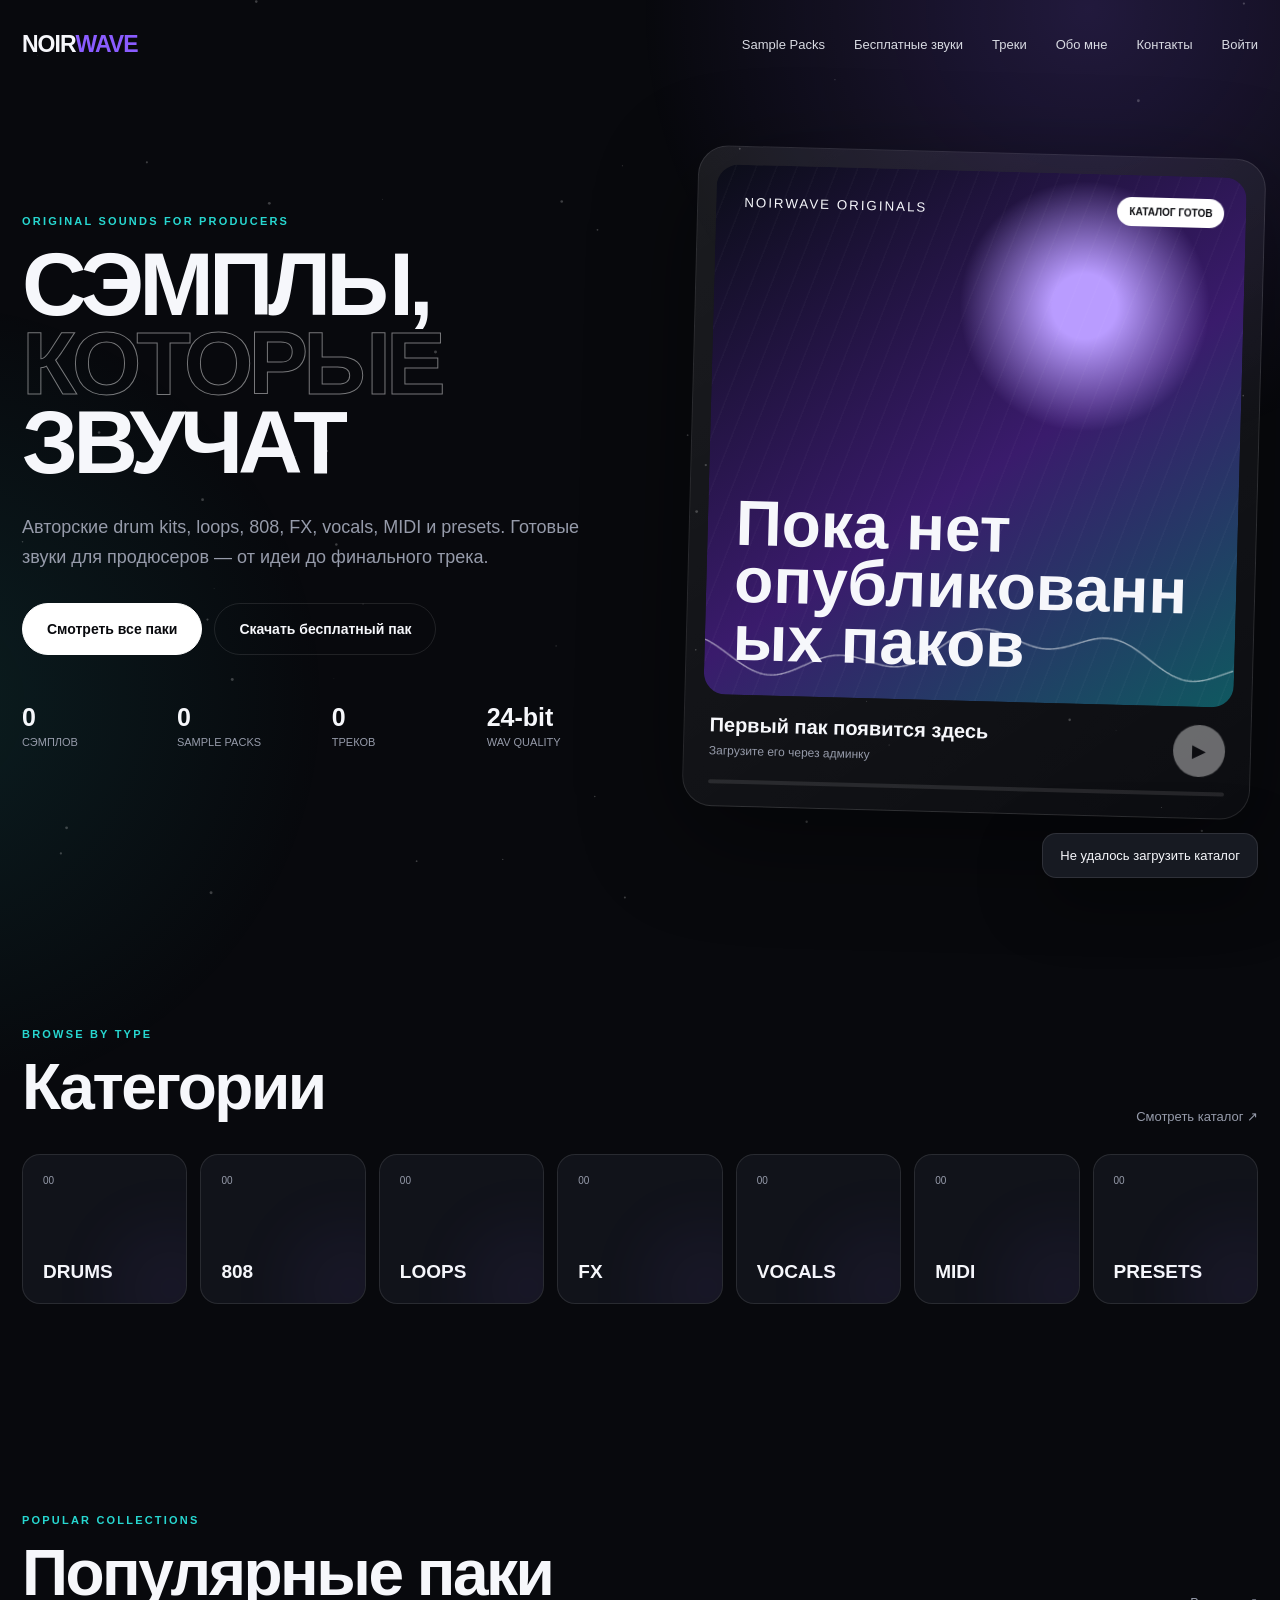
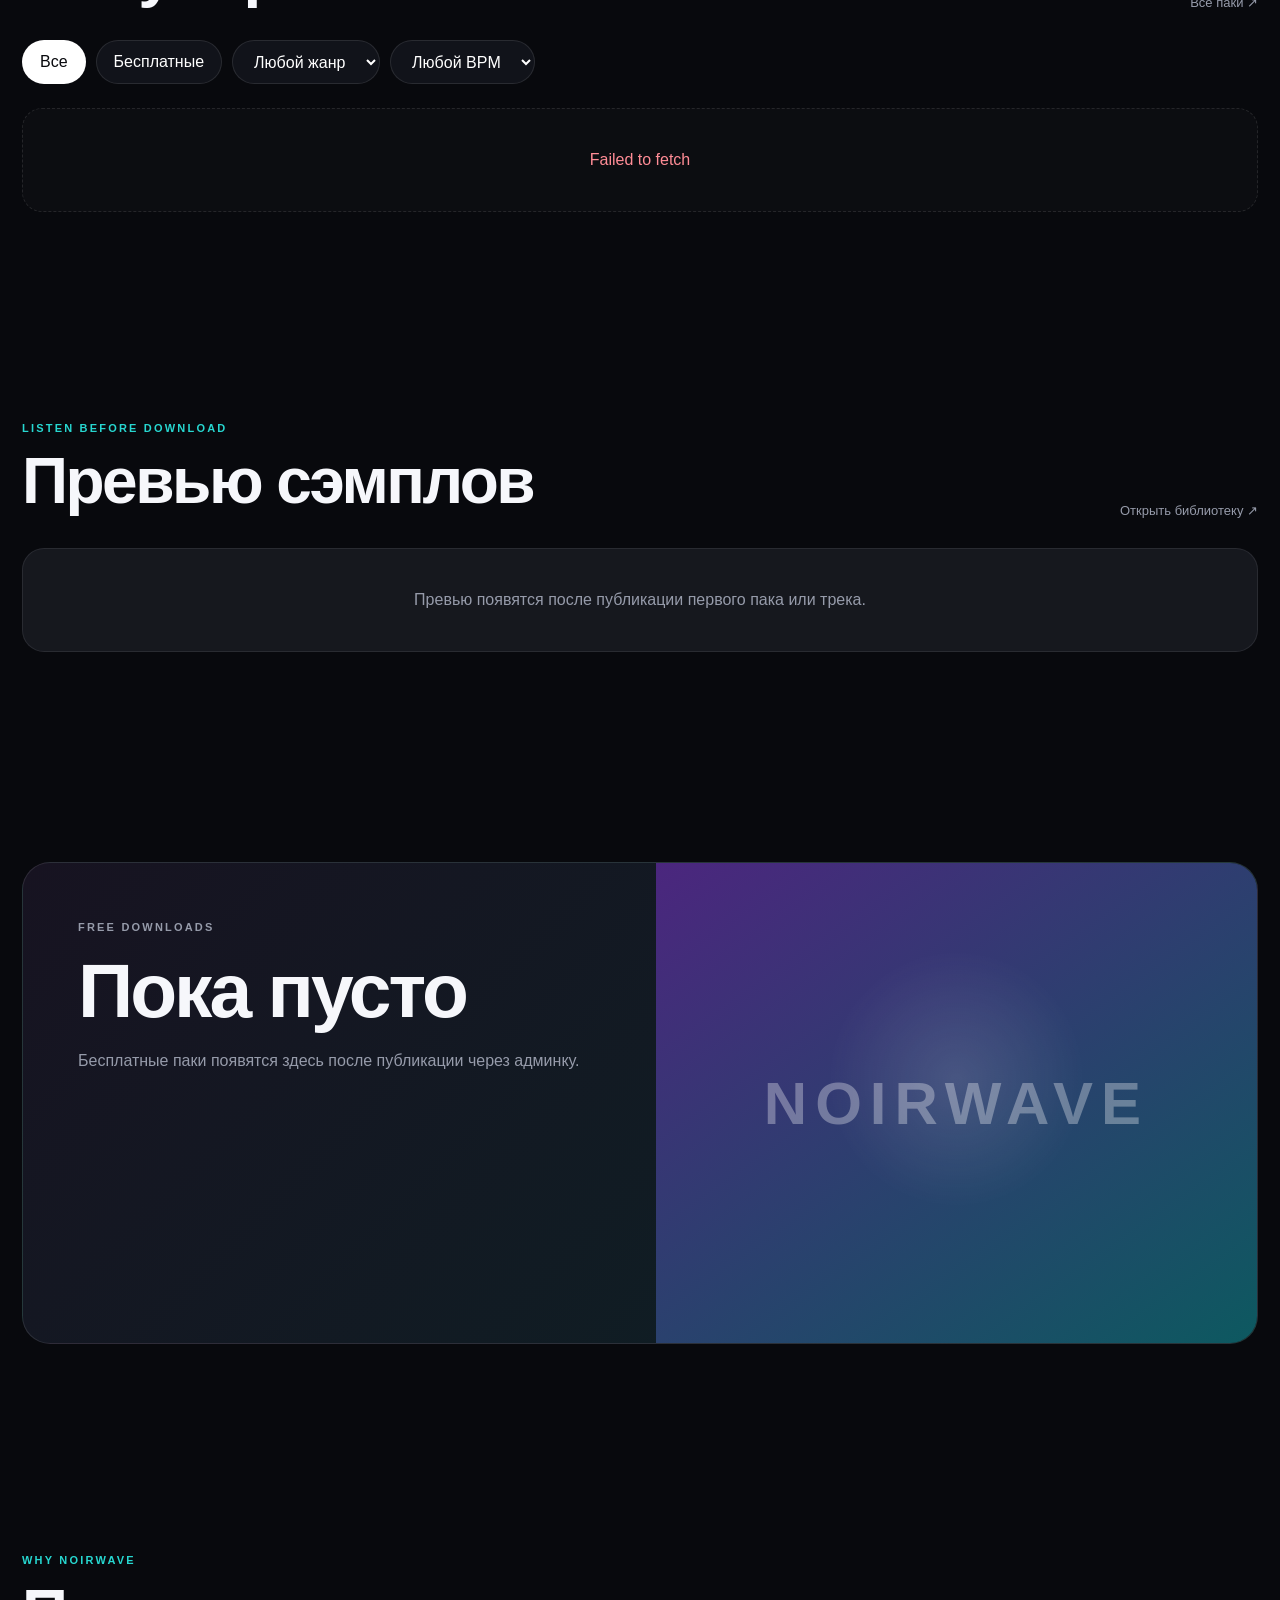
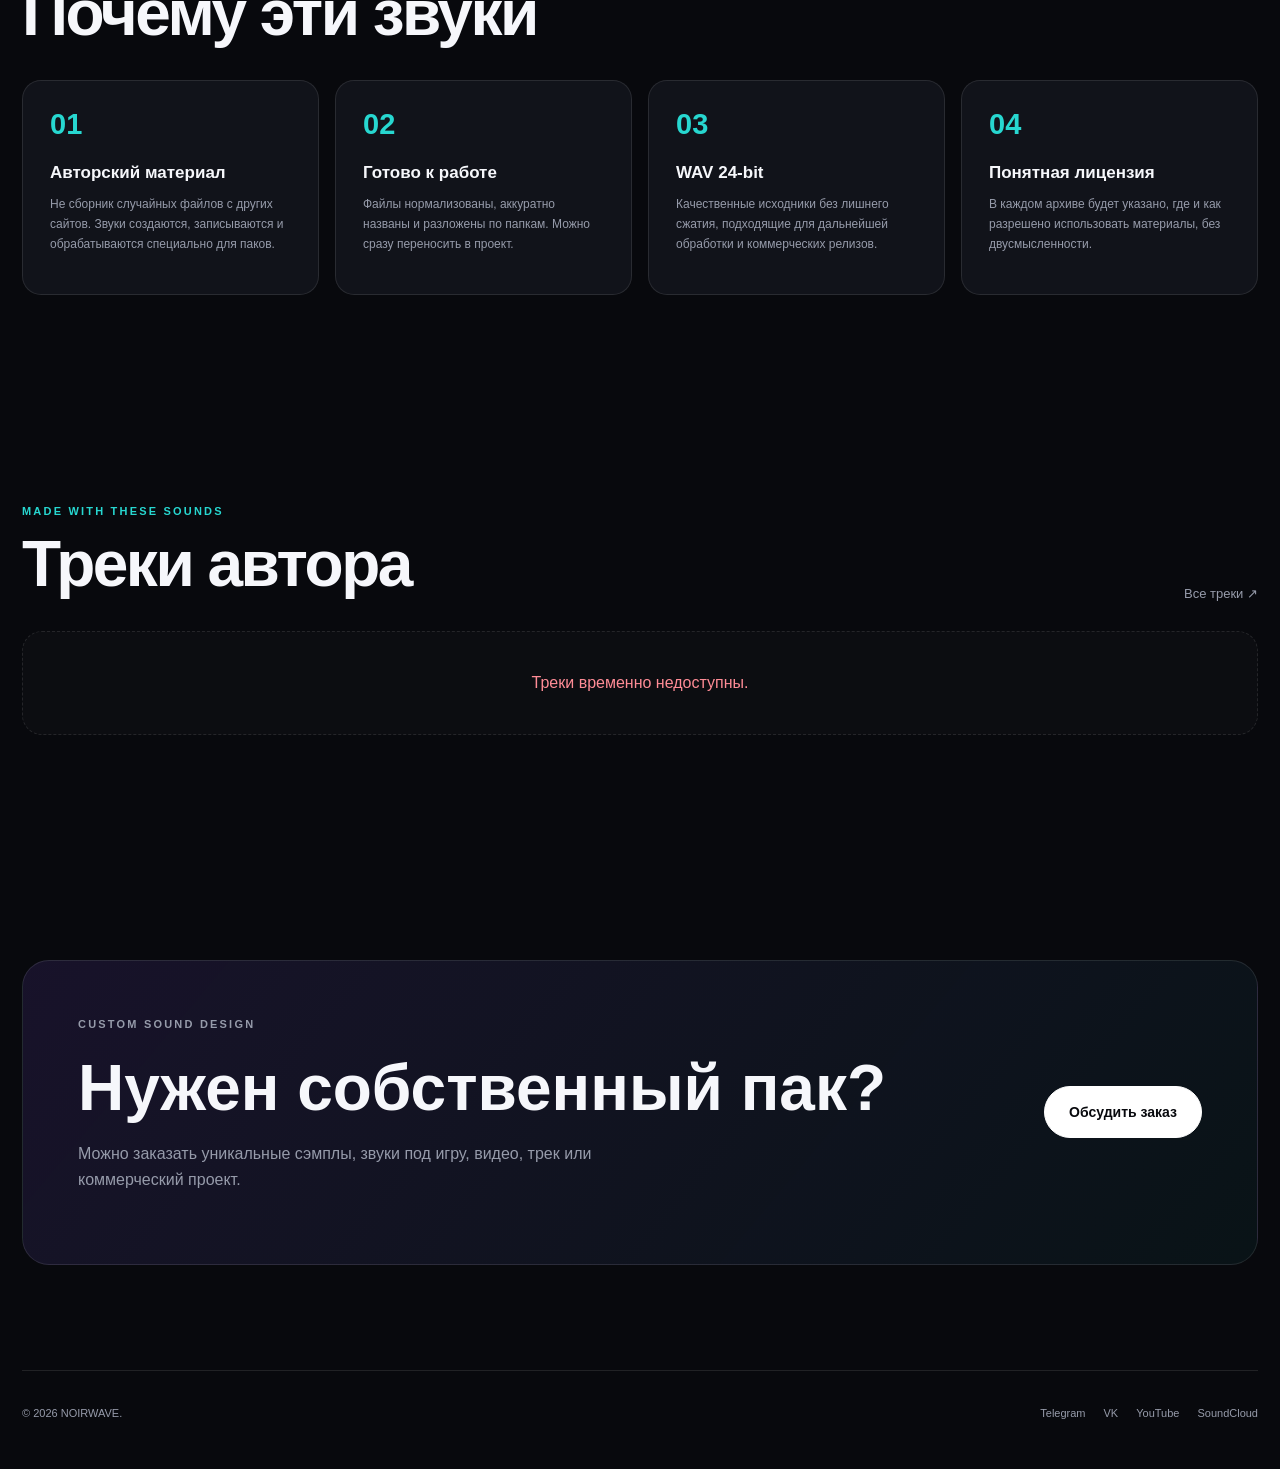
==== commit 5398108e: "Add files via upload" ====
--- a/index.html
+++ b/index.html
@@ -18,45 +18,32 @@
 <h1>СЭМПЛЫ,<br><span>КОТОРЫЕ</span><br>ЗВУЧАТ</h1>
 <p class="lead">Авторские drum kits, loops, 808, FX, vocals, MIDI и presets. Готовые звуки для продюсеров — от идеи до финального трека.</p>
 <div class="actions"><a class="btn primary" href="#packs">Смотреть все паки</a><a class="btn ghost" href="#free">Скачать бесплатный пак</a></div>
-<div class="stats"><div class="stat"><strong data-count="1200">0</strong><span>СЭМПЛОВ</span></div><div class="stat"><strong data-count="18">0</strong><span>SAMPLE PACKS</span></div><div class="stat"><strong>24-bit</strong><span>WAV QUALITY</span></div><div class="stat"><strong>NEW</strong><span>КАЖДЫЙ МЕСЯЦ</span></div></div>
+<div class="stats"><div class="stat"><strong id="sampleStat">0</strong><span>СЭМПЛОВ</span></div><div class="stat"><strong id="packStat">0</strong><span>SAMPLE PACKS</span></div><div class="stat"><strong id="trackStat">0</strong><span>ТРЕКОВ</span></div><div class="stat"><strong>24-bit</strong><span>WAV QUALITY</span></div></div>
 </div>
 <article class="pack-hero" id="featured">
-<div class="art"><span class="badge">NEW PACK</span><small>NOIRWAVE ORIGINALS</small><h2>VOID<br>DRUMS</h2><canvas class="wave"></canvas></div>
-<div class="pack-meta"><div class="pack-meta-row"><div><h3>Void Drums Vol. 01</h3><p>96 файлов · WAV 24-bit · 428 MB</p></div><button class="circle main-play">▶</button></div><div class="progress"><i></i></div></div>
+<div class="art"><span class="badge" id="featuredBadge">КАТАЛОГ ГОТОВ</span><small>NOIRWAVE ORIGINALS</small><h2 id="featuredTitle">Пока нет опубликованных паков</h2><canvas class="wave"></canvas></div>
+<div class="pack-meta"><div class="pack-meta-row"><div><h3 id="featuredName">Первый пак появится здесь</h3><p id="featuredMeta">Загрузите его через админку</p></div><button class="circle main-play" id="featuredPlay" disabled>▶</button></div><div class="progress"><i></i></div></div>
 </article>
 </section>
 
 <section class="reveal">
 <div class="section-head"><div><p class="eyebrow">BROWSE BY TYPE</p><h2>Категории</h2></div><a class="link" href="#packs">Смотреть каталог ↗</a></div>
-<div class="categories"><a class="cat"><span>01 / 196</span><strong>DRUMS</strong></a><a class="cat"><span>02 / 124</span><strong>808</strong></a><a class="cat"><span>03 / 238</span><strong>LOOPS</strong></a><a class="cat"><span>04 / 151</span><strong>FX</strong></a><a class="cat"><span>05 / 87</span><strong>VOCALS</strong></a><a class="cat"><span>06 / 64</span><strong>MIDI</strong></a><a class="cat"><span>07 / 112</span><strong>PRESETS</strong></a></div>
+<div class="categories"><a class="cat" data-category="drums"><span>00</span><strong>DRUMS</strong></a><a class="cat" data-category="808"><span>00</span><strong>808</strong></a><a class="cat" data-category="loops"><span>00</span><strong>LOOPS</strong></a><a class="cat" data-category="fx"><span>00</span><strong>FX</strong></a><a class="cat" data-category="vocals"><span>00</span><strong>VOCALS</strong></a><a class="cat" data-category="midi"><span>00</span><strong>MIDI</strong></a><a class="cat" data-category="presets"><span>00</span><strong>PRESETS</strong></a></div>
 </section>
 
 <section id="packs" class="reveal">
 <div class="section-head"><div><p class="eyebrow">POPULAR COLLECTIONS</p><h2>Популярные паки</h2></div><a class="link" href="#">Все паки ↗</a></div>
-<div class="filters"><button class="active">Все</button><button>Бесплатные</button><select><option>Любой жанр</option><option>Dark Trap</option><option>Ambient</option><option>Lo‑Fi</option></select><select><option>Любой BPM</option><option>80–100</option><option>100–130</option><option>130–160</option></select><select><option>Тип звука</option><option>Drums</option><option>Loops</option><option>FX</option></select></div>
-<div class="packs" id="dynamicPacks">
-<article class="pack"><div class="pack-cover"><span class="price">FREE</span><h3>Void Drums<br>Vol. 01</h3></div><div class="pack-body"><div class="pack-tags"><span class="tag">DRUMS</span><span class="tag">DARK</span><span class="tag">WAV</span></div><div class="pack-info"><span>96 файлов</span><span>428 MB</span></div><div class="pack-actions"><button class="preview-btn">▶ Preview</button><button class="download">Скачать</button></div></div></article>
-<article class="pack"><div class="pack-cover"><span class="price">FREE</span><h3>Neon FX<br>Essentials</h3></div><div class="pack-body"><div class="pack-tags"><span class="tag">FX</span><span class="tag">ELECTRONIC</span><span class="tag">WAV</span></div><div class="pack-info"><span>74 файла</span><span>312 MB</span></div><div class="pack-actions"><button class="preview-btn">▶ Preview</button><button class="download">Скачать</button></div></div></article>
-<article class="pack"><div class="pack-cover"><span class="price">€9</span><h3>Broken Vocal<br>Fragments</h3></div><div class="pack-body"><div class="pack-tags"><span class="tag">VOCALS</span><span class="tag">140 BPM</span><span class="tag">WAV</span></div><div class="pack-info"><span>58 файлов</span><span>521 MB</span></div><div class="pack-actions"><button class="preview-btn">▶ Preview</button><button class="download">Получить</button></div></div></article>
-<article class="pack"><div class="pack-cover"><span class="price">€12</span><h3>Night Drive<br>Loops</h3></div><div class="pack-body"><div class="pack-tags"><span class="tag">LOOPS</span><span class="tag">SYNTHWAVE</span><span class="tag">MIDI</span></div><div class="pack-info"><span>82 файла</span><span>690 MB</span></div><div class="pack-actions"><button class="preview-btn">▶ Preview</button><button class="download">Получить</button></div></div></article>
-<article class="pack"><div class="pack-cover"><span class="price">€7</span><h3>Ghost 808<br>Collection</h3></div><div class="pack-body"><div class="pack-tags"><span class="tag">808</span><span class="tag">TRAP</span><span class="tag">WAV</span></div><div class="pack-info"><span>64 файла</span><span>184 MB</span></div><div class="pack-actions"><button class="preview-btn">▶ Preview</button><button class="download">Получить</button></div></div></article>
-<article class="pack"><div class="pack-cover"><span class="price">€14</span><h3>Ambient<br>Textures</h3></div><div class="pack-body"><div class="pack-tags"><span class="tag">AMBIENT</span><span class="tag">TEXTURES</span><span class="tag">WAV</span></div><div class="pack-info"><span>105 файлов</span><span>1.2 GB</span></div><div class="pack-actions"><button class="preview-btn">▶ Preview</button><button class="download">Получить</button></div></div></article>
-</div>
+<div class="filters"><button class="active" data-pack-filter="all">Все</button><button data-pack-filter="free">Бесплатные</button><select id="genreFilter"><option value="">Любой жанр</option><option value="Dark Trap">Dark Trap</option><option value="Ambient">Ambient</option><option value="Lo-Fi">Lo‑Fi</option></select><select id="bpmFilter"><option value="">Любой BPM</option><option value="80-100">80–100</option><option value="100-130">100–130</option><option value="130-160">130–160</option></select></div>
+<div class="packs" id="dynamicPacks"><div class="catalog-empty">Загружаем каталог…</div></div>
 </section>
 
 <section class="reveal">
 <div class="section-head"><div><p class="eyebrow">LISTEN BEFORE DOWNLOAD</p><h2>Превью сэмплов</h2></div><a class="link" href="#">Открыть библиотеку ↗</a></div>
-<div class="preview-list">
-<div class="preview"><button class="play">▶</button><div><strong>void_kick_07.wav</strong><br><span>Drums / Kick</span></div><span class="hide-mobile">140 BPM</span><span class="hide-mobile">C minor</span><div class="mini-wave"></div></div>
-<div class="preview"><button class="play">▶</button><div><strong>neon_riser_03.wav</strong><br><span>FX / Riser</span></div><span class="hide-mobile">128 BPM</span><span class="hide-mobile">F#</span><div class="mini-wave"></div></div>
-<div class="preview"><button class="play">▶</button><div><strong>ghost_808_long.wav</strong><br><span>Bass / 808</span></div><span class="hide-mobile">150 BPM</span><span class="hide-mobile">D</span><div class="mini-wave"></div></div>
-<div class="preview"><button class="play">▶</button><div><strong>broken_vocal_11.wav</strong><br><span>Vocals / Phrase</span></div><span class="hide-mobile">120 BPM</span><span class="hide-mobile">A minor</span><div class="mini-wave"></div></div>
-<div class="preview"><button class="play">▶</button><div><strong>midnight_loop_04.wav</strong><br><span>Loops / Synth</span></div><span class="hide-mobile">108 BPM</span><span class="hide-mobile">E minor</span><div class="mini-wave"></div></div>
-</div>
+<div class="preview-list" id="dynamicPreviews"><div class="catalog-empty compact">Превью появятся после публикации первого пака или трека.</div></div>
 </section>
 
 <section id="free" class="reveal">
-<div class="weekly"><div class="weekly-copy"><p class="eyebrow">FREE PACK OF THE WEEK</p><h2>STARTER<br>PACK 2026</h2><p>40 готовых звуков: kicks, snares, 808, textures и loops. Бесплатно для личных и коммерческих проектов — с понятной лицензией внутри архива.</p><div class="actions"><a class="btn primary" href="#">Скачать бесплатно</a><a class="btn ghost" href="#">Послушать превью</a></div></div><div class="weekly-art"><div class="box3d"><strong>STARTER<br>PACK<br>2026</strong></div></div></div>
+<div class="weekly" id="freePack"><div class="weekly-copy"><p class="eyebrow">FREE DOWNLOADS</p><h2>Пока пусто</h2><p>Бесплатные паки появятся здесь после публикации через админку.</p></div><div class="weekly-art weekly-empty"><strong>NOIRWAVE</strong></div></div>
 </section>
 
 <section class="reveal" id="about">
@@ -66,12 +53,12 @@
 
 <section id="tracks" class="reveal">
 <div class="section-head"><div><p class="eyebrow">MADE WITH THESE SOUNDS</p><h2>Треки автора</h2></div><a class="link" href="#">Все треки ↗</a></div>
-<div class="tracks" id="dynamicTracks"><article class="track"><div class="track-cover"></div><h3>After Midnight</h3><p>Dark Electronic · 128 BPM</p></article><article class="track"><div class="track-cover"></div><h3>Cold Signal</h3><p>Ambient · 92 BPM</p></article><article class="track"><div class="track-cover"></div><h3>Red Static</h3><p>Trap · 150 BPM</p></article><article class="track"><div class="track-cover"></div><h3>Silent District</h3><p>Synthwave · 116 BPM</p></article></div>
+<div class="tracks" id="dynamicTracks"><div class="catalog-empty">Загружаем треки…</div></div>
 </section>
 
 <section id="contacts" class="reveal"><div class="contact"><div><p class="eyebrow">CUSTOM SOUND DESIGN</p><h2>Нужен собственный пак?</h2><p>Можно заказать уникальные сэмплы, звуки под игру, видео, трек или коммерческий проект.</p></div><a class="btn primary" href="mailto:hello@example.com">Обсудить заказ</a></div></section>
 </main>
-<footer><span>© 2026 NOIRWAVE. Demo website.</span><div class="socials"><a href="#">Telegram</a><a href="#">VK</a><a href="#">YouTube</a><a href="#">SoundCloud</a></div></footer>
+<footer><span>© 2026 NOIRWAVE.</span><div class="socials"><a href="#">Telegram</a><a href="#">VK</a><a href="#">YouTube</a><a href="#">SoundCloud</a></div></footer>
 </div>
 
 <div class="auth-modal hidden" id="authModal">
@@ -113,4 +100,4 @@
 <script src="https://accounts.google.com/gsi/client" async defer></script>
 <script src="config.js"></script>
 <script src="script.js"></script>
-</body></html>+</body></html>
--- a/style.css
+++ b/style.css
@@ -16,6 +16,8 @@
 .reveal{opacity:0;transform:translateY(24px);transition:.7s}.reveal.show{opacity:1;transform:none}
 @media(max-width:1100px){.hero{grid-template-columns:1fr;padding-top:45px}.pack-hero{max-width:690px}.categories{grid-template-columns:repeat(4,1fr)}.packs{grid-template-columns:repeat(2,1fr)}.reasons{grid-template-columns:repeat(2,1fr)}.weekly{grid-template-columns:1fr}.weekly-art{min-height:380px}}
 @media(max-width:760px){.wrap{width:min(100% - 28px,1380px)}header{height:74px}nav{display:none;position:absolute;top:70px;left:0;right:0;background:#11131a;border:1px solid var(--line);border-radius:16px;padding:18px;flex-direction:column}nav.open{display:flex}.menu{display:block}.hero{min-height:auto;padding:50px 0 80px;gap:45px}.hero h1{letter-spacing:-3px}.lead{font-size:16px}.stats{grid-template-columns:1fr 1fr}.categories{grid-template-columns:1fr 1fr}.packs{grid-template-columns:1fr}.preview{grid-template-columns:40px 1fr 80px}.preview .hide-mobile{display:none}.weekly-copy{padding:34px}.weekly-art{min-height:320px}.reasons{grid-template-columns:1fr}.contact{padding:33px;align-items:flex-start;flex-direction:column}.section-head{align-items:flex-start;flex-direction:column}section{padding:75px 0}.tracks{grid-auto-columns:78%}footer{flex-direction:column;gap:18px}.box3d{width:210px;height:245px}.box3d strong{font-size:36px}}
+
+.pack-actions button:disabled,.btn:disabled,.circle:disabled{opacity:.38;cursor:not-allowed}.catalog-empty{grid-column:1/-1;border:1px dashed var(--line);border-radius:20px;padding:42px 24px;text-align:center;color:var(--muted);background:rgba(255,255,255,.02)}.catalog-empty.compact{border:0;border-radius:0}.catalog-empty.error{color:#ff8c96}.featured-empty .art{background:linear-gradient(145deg,#15121d,#10272a)}#featuredTitle{max-width:90%;overflow-wrap:anywhere}.track-cover{display:grid;place-items:center}.track-play{width:54px;height:54px;border-radius:50%;border:1px solid rgba(255,255,255,.35);background:rgba(5,6,10,.55);backdrop-filter:blur(8px);color:#fff;font-size:18px;opacity:0;transform:scale(.9);transition:.25s}.track:hover .track-play,.track-play.playing{opacity:1;transform:scale(1)}.track small{display:block;margin-top:7px;color:var(--muted);font-size:10px}.weekly-empty{color:rgba(255,255,255,.32);font-size:clamp(26px,5vw,60px);font-weight:900;letter-spacing:8px}.playing{border-color:var(--accent2)!important}.locked::after{content:" · вход";font-size:9px}.btn{cursor:pointer}
 
 .hidden{display:none!important}
 .nav-account{border:0;background:none;color:#d8dae2;padding:0;cursor:pointer;font-size:13px}
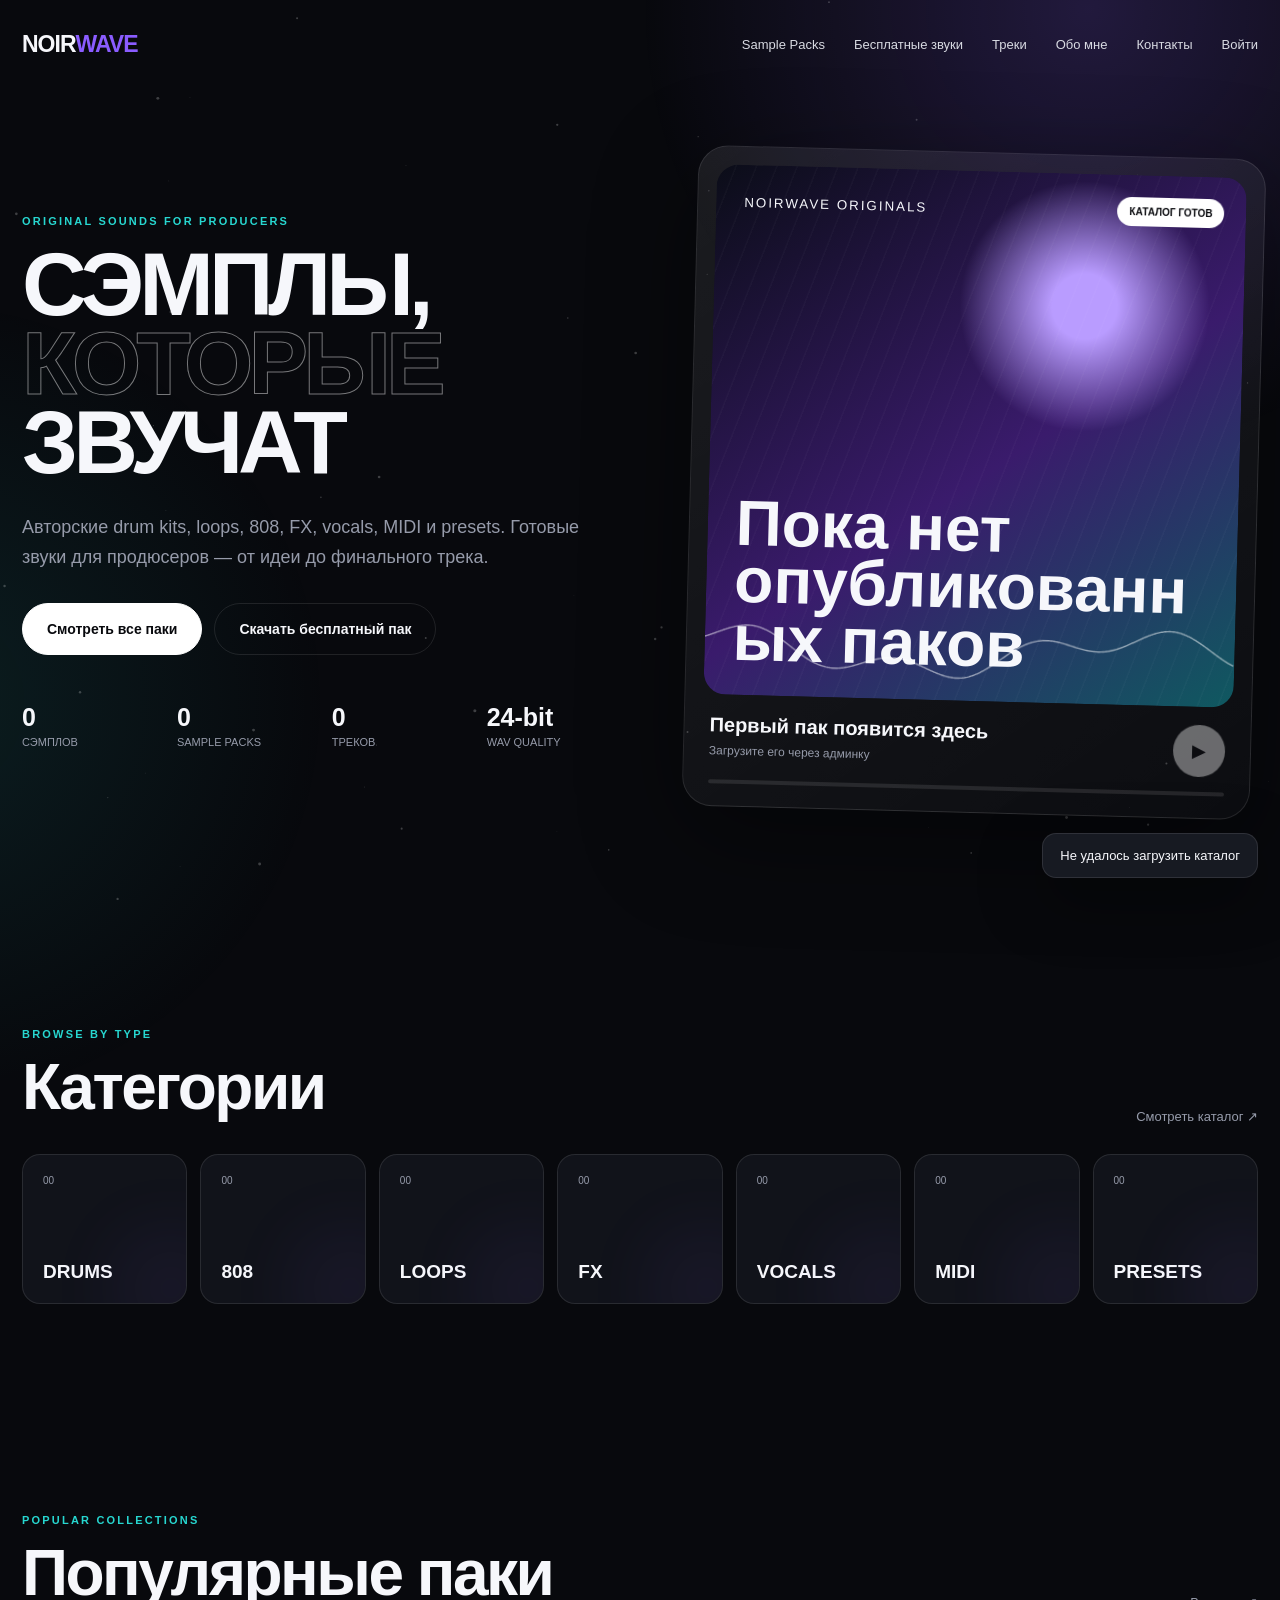
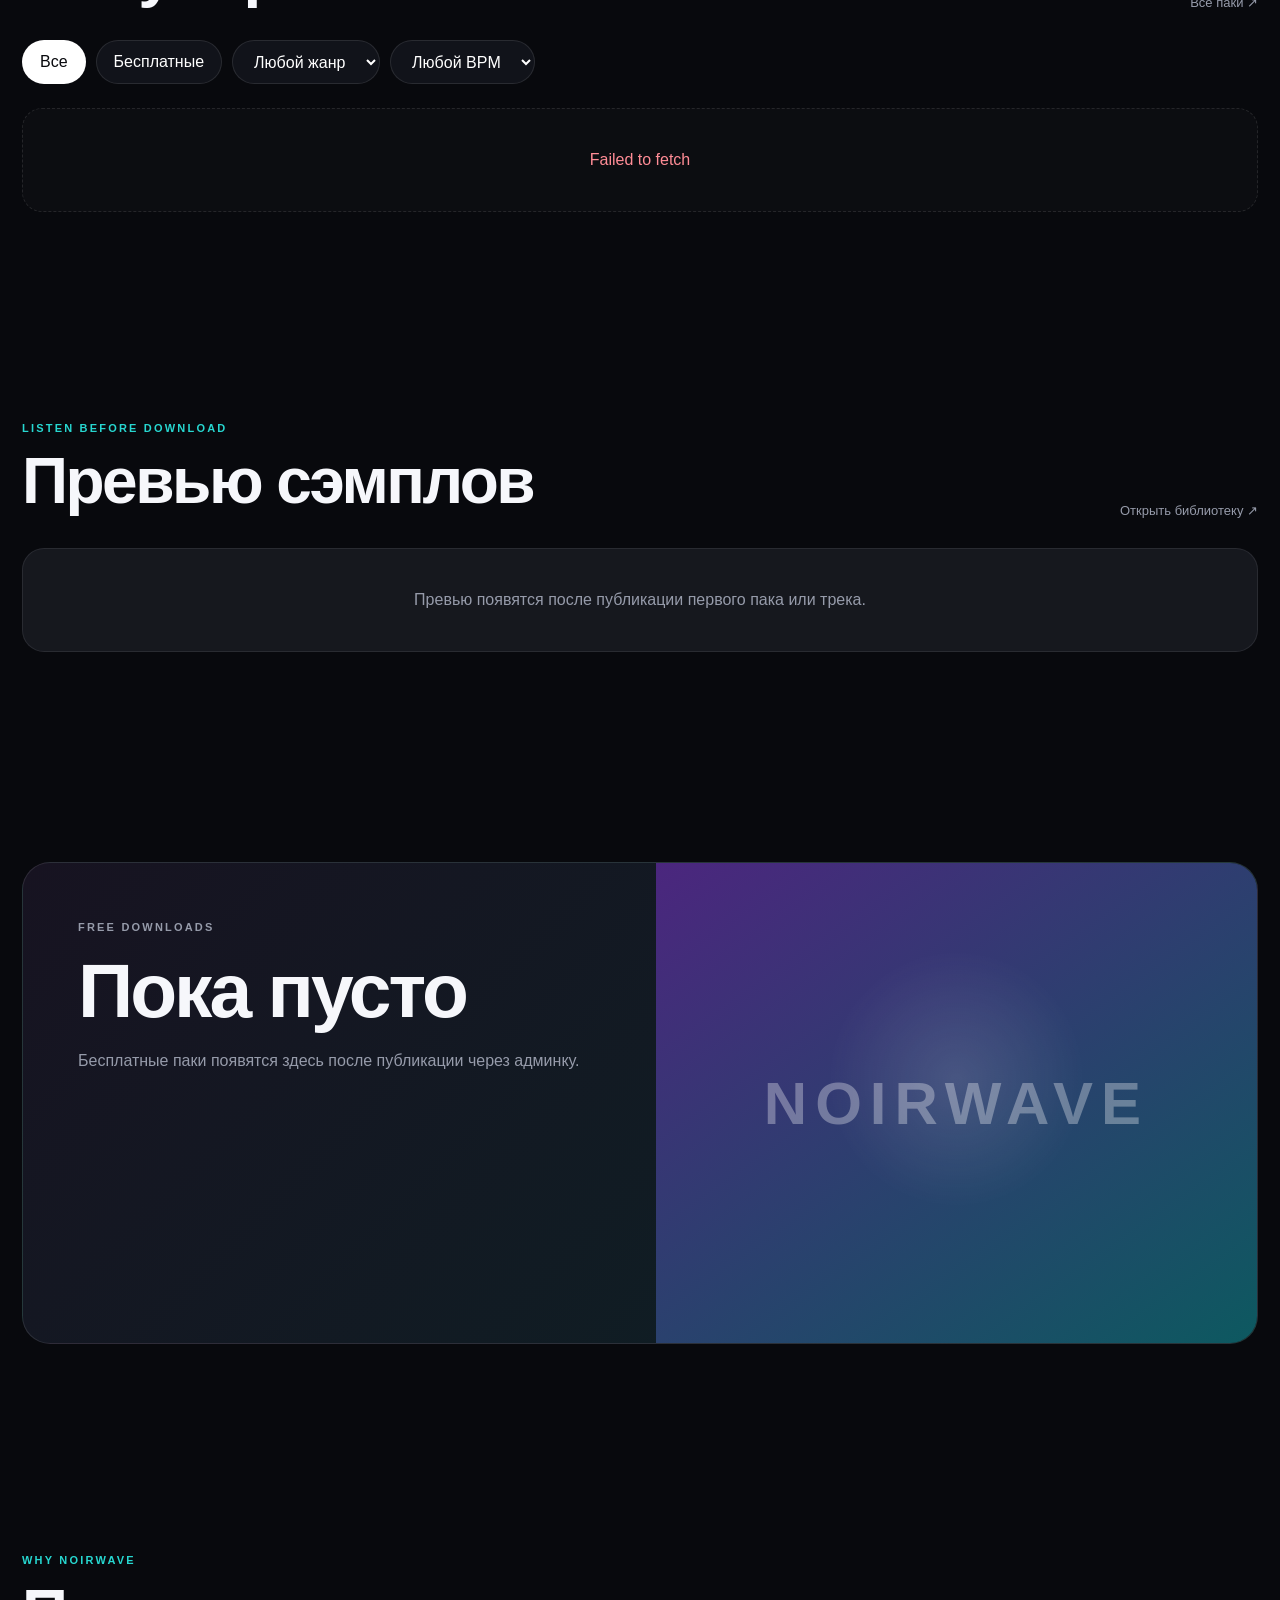
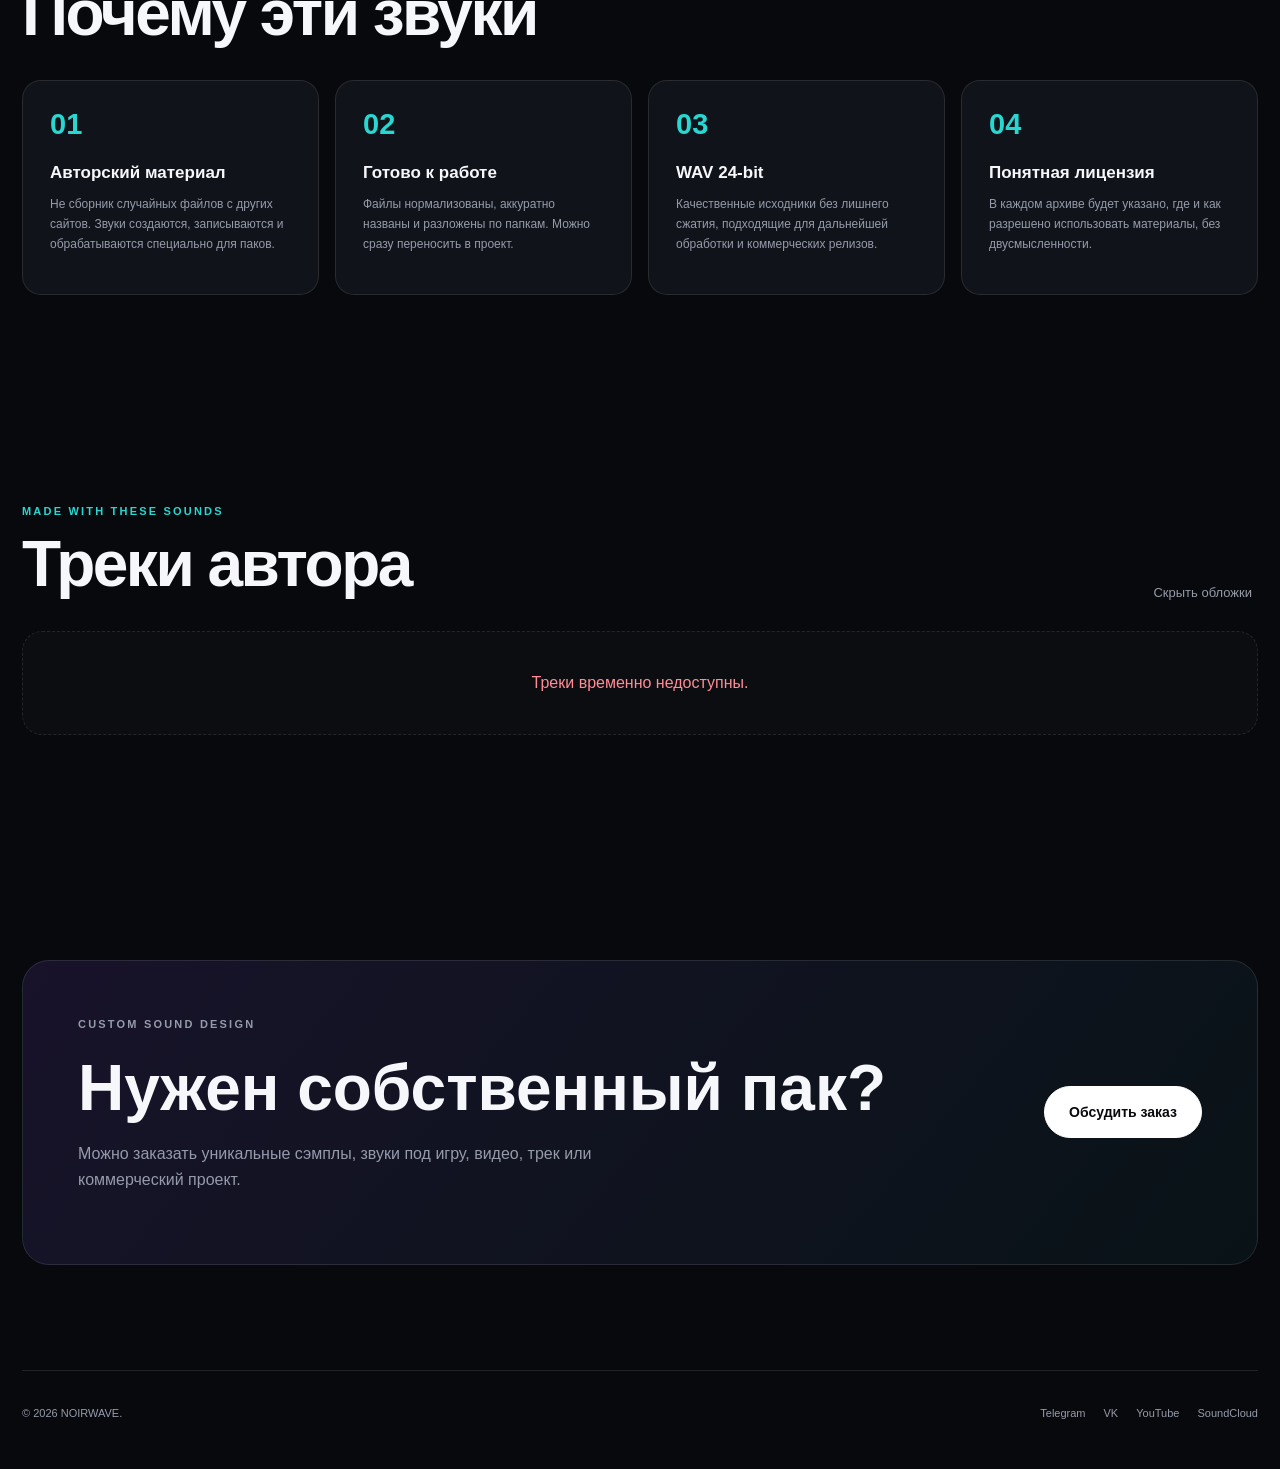
==== commit ddcd532a: "Add files via upload" ====
--- a/index.html
+++ b/index.html
@@ -52,7 +52,7 @@
 </section>
 
 <section id="tracks" class="reveal">
-<div class="section-head"><div><p class="eyebrow">MADE WITH THESE SOUNDS</p><h2>Треки автора</h2></div><a class="link" href="#">Все треки ↗</a></div>
+<div class="section-head"><div><p class="eyebrow">MADE WITH THESE SOUNDS</p><h2>Треки автора</h2></div><button class="link track-view-toggle" id="trackViewToggle" type="button">Скрыть обложки</button></div>
 <div class="tracks" id="dynamicTracks"><div class="catalog-empty">Загружаем треки…</div></div>
 </section>
 
--- a/style.css
+++ b/style.css
@@ -18,6 +18,10 @@
 @media(max-width:760px){.wrap{width:min(100% - 28px,1380px)}header{height:74px}nav{display:none;position:absolute;top:70px;left:0;right:0;background:#11131a;border:1px solid var(--line);border-radius:16px;padding:18px;flex-direction:column}nav.open{display:flex}.menu{display:block}.hero{min-height:auto;padding:50px 0 80px;gap:45px}.hero h1{letter-spacing:-3px}.lead{font-size:16px}.stats{grid-template-columns:1fr 1fr}.categories{grid-template-columns:1fr 1fr}.packs{grid-template-columns:1fr}.preview{grid-template-columns:40px 1fr 80px}.preview .hide-mobile{display:none}.weekly-copy{padding:34px}.weekly-art{min-height:320px}.reasons{grid-template-columns:1fr}.contact{padding:33px;align-items:flex-start;flex-direction:column}.section-head{align-items:flex-start;flex-direction:column}section{padding:75px 0}.tracks{grid-auto-columns:78%}footer{flex-direction:column;gap:18px}.box3d{width:210px;height:245px}.box3d strong{font-size:36px}}
 
 .pack-actions button:disabled,.btn:disabled,.circle:disabled{opacity:.38;cursor:not-allowed}.catalog-empty{grid-column:1/-1;border:1px dashed var(--line);border-radius:20px;padding:42px 24px;text-align:center;color:var(--muted);background:rgba(255,255,255,.02)}.catalog-empty.compact{border:0;border-radius:0}.catalog-empty.error{color:#ff8c96}.featured-empty .art{background:linear-gradient(145deg,#15121d,#10272a)}#featuredTitle{max-width:90%;overflow-wrap:anywhere}.track-cover{display:grid;place-items:center}.track-play{width:54px;height:54px;border-radius:50%;border:1px solid rgba(255,255,255,.35);background:rgba(5,6,10,.55);backdrop-filter:blur(8px);color:#fff;font-size:18px;opacity:0;transform:scale(.9);transition:.25s}.track:hover .track-play,.track-play.playing{opacity:1;transform:scale(1)}.track small{display:block;margin-top:7px;color:var(--muted);font-size:10px}.weekly-empty{color:rgba(255,255,255,.32);font-size:clamp(26px,5vw,60px);font-weight:900;letter-spacing:8px}.playing{border-color:var(--accent2)!important}.locked::after{content:" · вход";font-size:9px}.btn{cursor:pointer}
+
+.track-view-toggle{border:0;background:none;cursor:pointer}.tracks{grid-auto-columns:minmax(320px,1fr)}.track-card{border:1px solid var(--line);border-radius:21px;overflow:hidden;background:var(--card);transition:border-color .25s,transform .25s}.track-card:hover{border-color:rgba(138,92,255,.55);transform:translateY(-3px)}.track-card .track-cover{border-radius:0;background-color:#141720}.track-player{padding:15px 16px 16px}.track-player-head{display:grid;grid-template-columns:43px minmax(0,1fr) auto;align-items:center;gap:11px}.track-player .track-play{width:41px;height:41px;opacity:1;transform:none;background:rgba(138,92,255,.18);border-color:rgba(138,92,255,.5);font-size:13px}.track-player .track-play.playing{background:rgba(39,215,208,.16);border-color:var(--accent2)}.track-title{min-width:0}.track-title h3{margin:0 0 4px;white-space:nowrap;overflow:hidden;text-overflow:ellipsis;font-size:15px}.track-title p{margin:0;white-space:nowrap;overflow:hidden;text-overflow:ellipsis;font-size:10px;color:var(--muted)}.track-download{height:38px;min-width:54px;border:1px solid var(--line);border-radius:999px;background:transparent;color:#fff;display:inline-flex;align-items:center;justify-content:center;gap:6px}.track-download b{font-size:17px}.track-download span{font-size:10px;color:var(--muted)}.track-download:hover{border-color:var(--accent2)}.track-download.locked::after{display:none}.track-timeline{display:grid;grid-template-columns:34px 1fr 34px;align-items:center;gap:8px;margin-top:14px}.track-timeline span{font-size:9px;color:var(--muted);font-variant-numeric:tabular-nums}.track-timeline span:last-child{text-align:right}.track-timeline input,.track-player-foot input{appearance:none;height:4px;border:0;border-radius:999px;padding:0;background:rgba(255,255,255,.13);cursor:pointer}.track-timeline input::-webkit-slider-thumb,.track-player-foot input::-webkit-slider-thumb{appearance:none;width:11px;height:11px;border-radius:50%;background:#fff;box-shadow:0 0 0 3px rgba(138,92,255,.28)}.track-timeline input::-moz-range-thumb,.track-player-foot input::-moz-range-thumb{width:11px;height:11px;border:0;border-radius:50%;background:#fff}.track-player-foot{display:grid;grid-template-columns:24px 70px 1fr auto;align-items:center;gap:8px;margin-top:11px}.track-player-foot button{border:0;background:none;color:#fff;padding:0;font-size:13px}.track-player-foot span{font-size:9px;color:var(--muted);text-align:right}.tracks.covers-hidden{display:grid;grid-auto-flow:row;grid-template-columns:repeat(auto-fit,minmax(340px,1fr));grid-auto-columns:auto;overflow:visible}.tracks.covers-hidden .track-cover{display:none}.tracks.covers-hidden .track-card{scroll-snap-align:none}.tracks.covers-hidden .track-player{padding:18px}.tracks.covers-hidden .track-card:hover{transform:none}
+
+@media(max-width:760px){.tracks{grid-auto-columns:90%}.track-player-foot{grid-template-columns:24px 60px 1fr}.track-player-foot span:last-child{display:none}.tracks.covers-hidden{grid-template-columns:1fr}.track-card .track-play{opacity:1}}
 
 .hidden{display:none!important}
 .nav-account{border:0;background:none;color:#d8dae2;padding:0;cursor:pointer;font-size:13px}
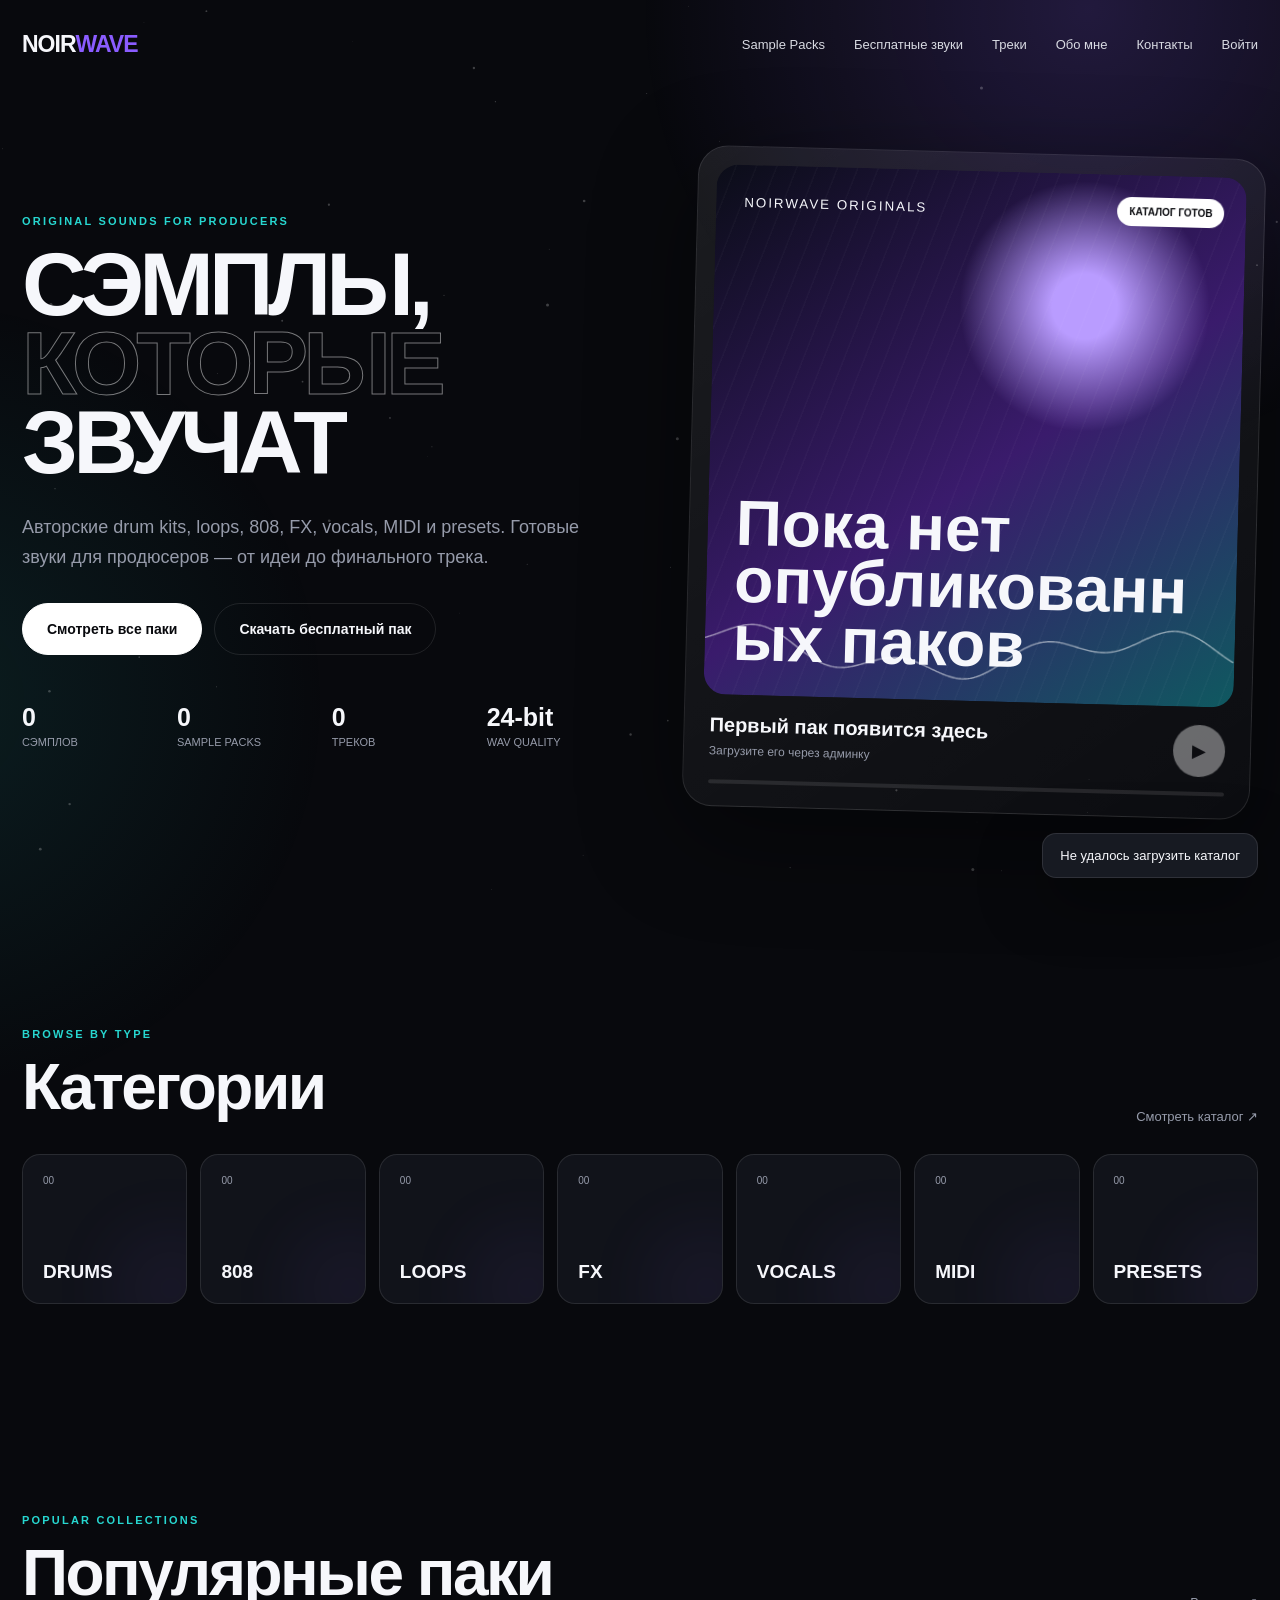
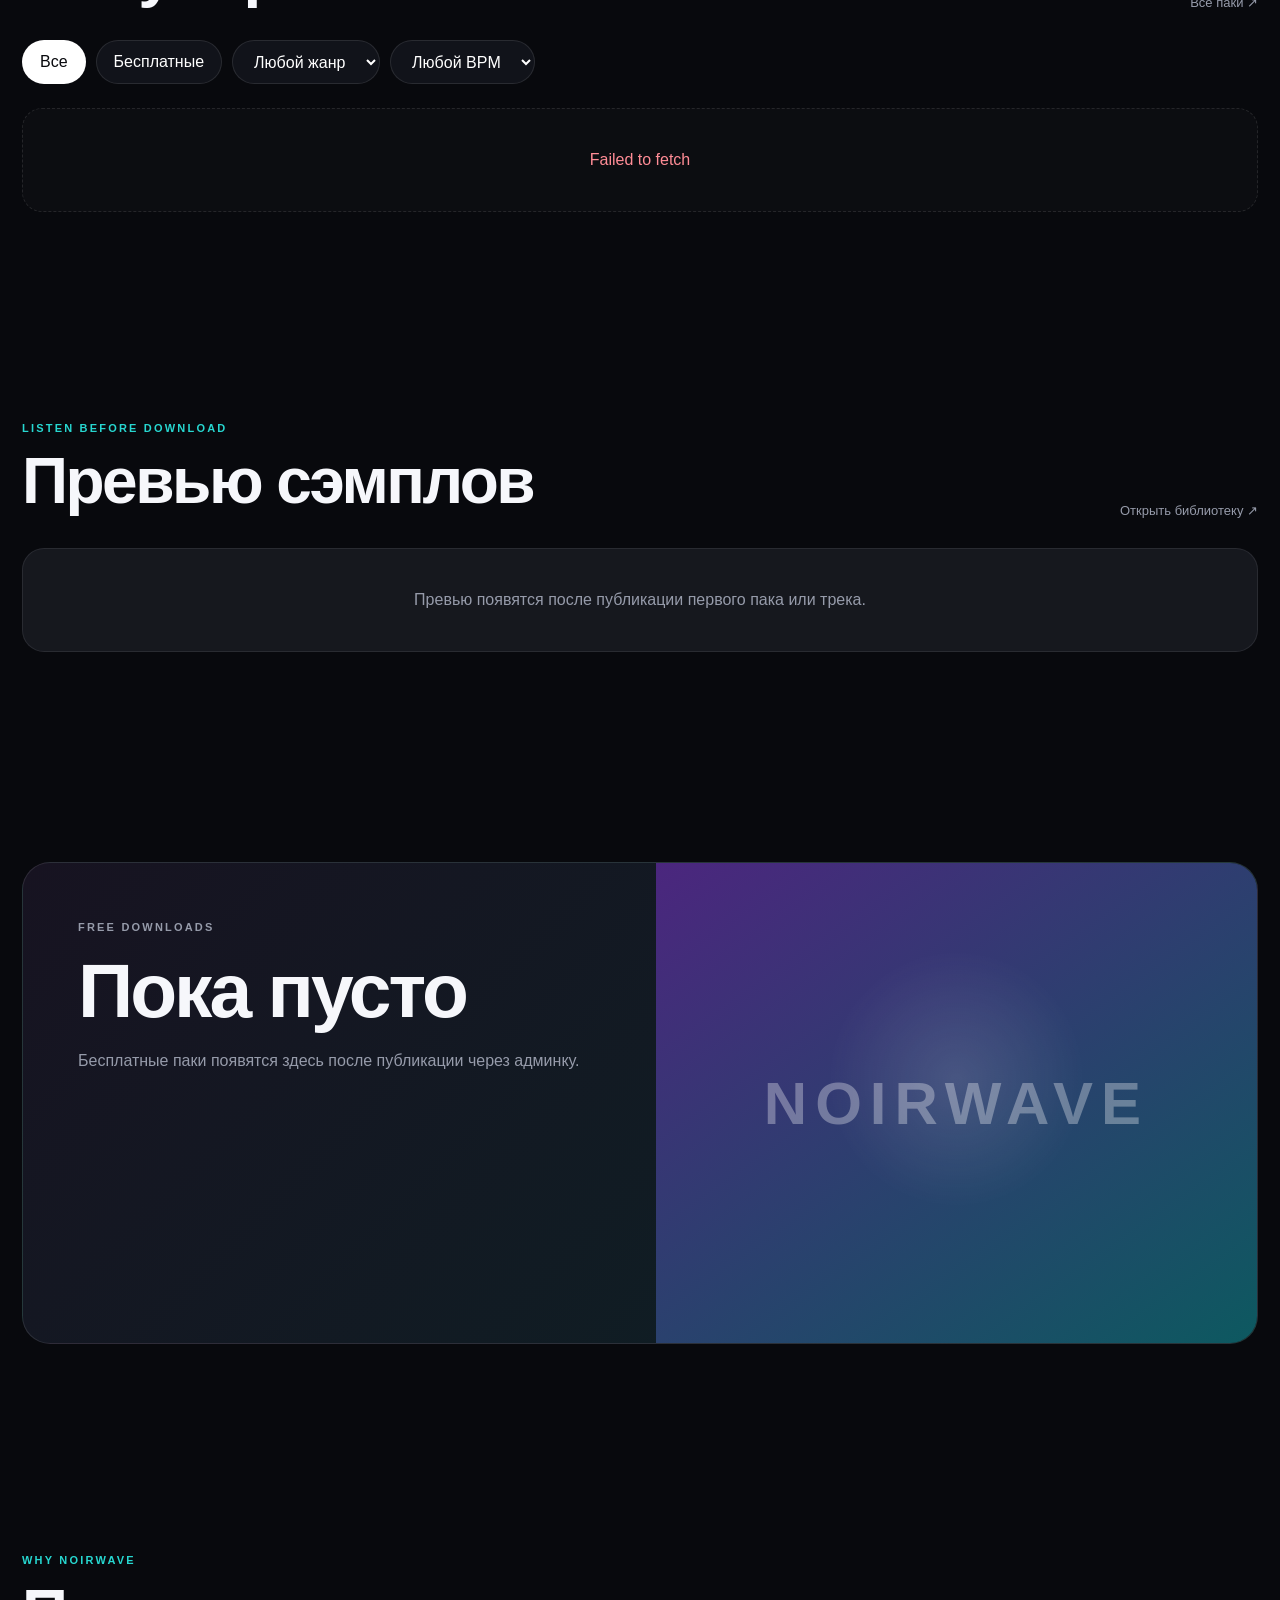
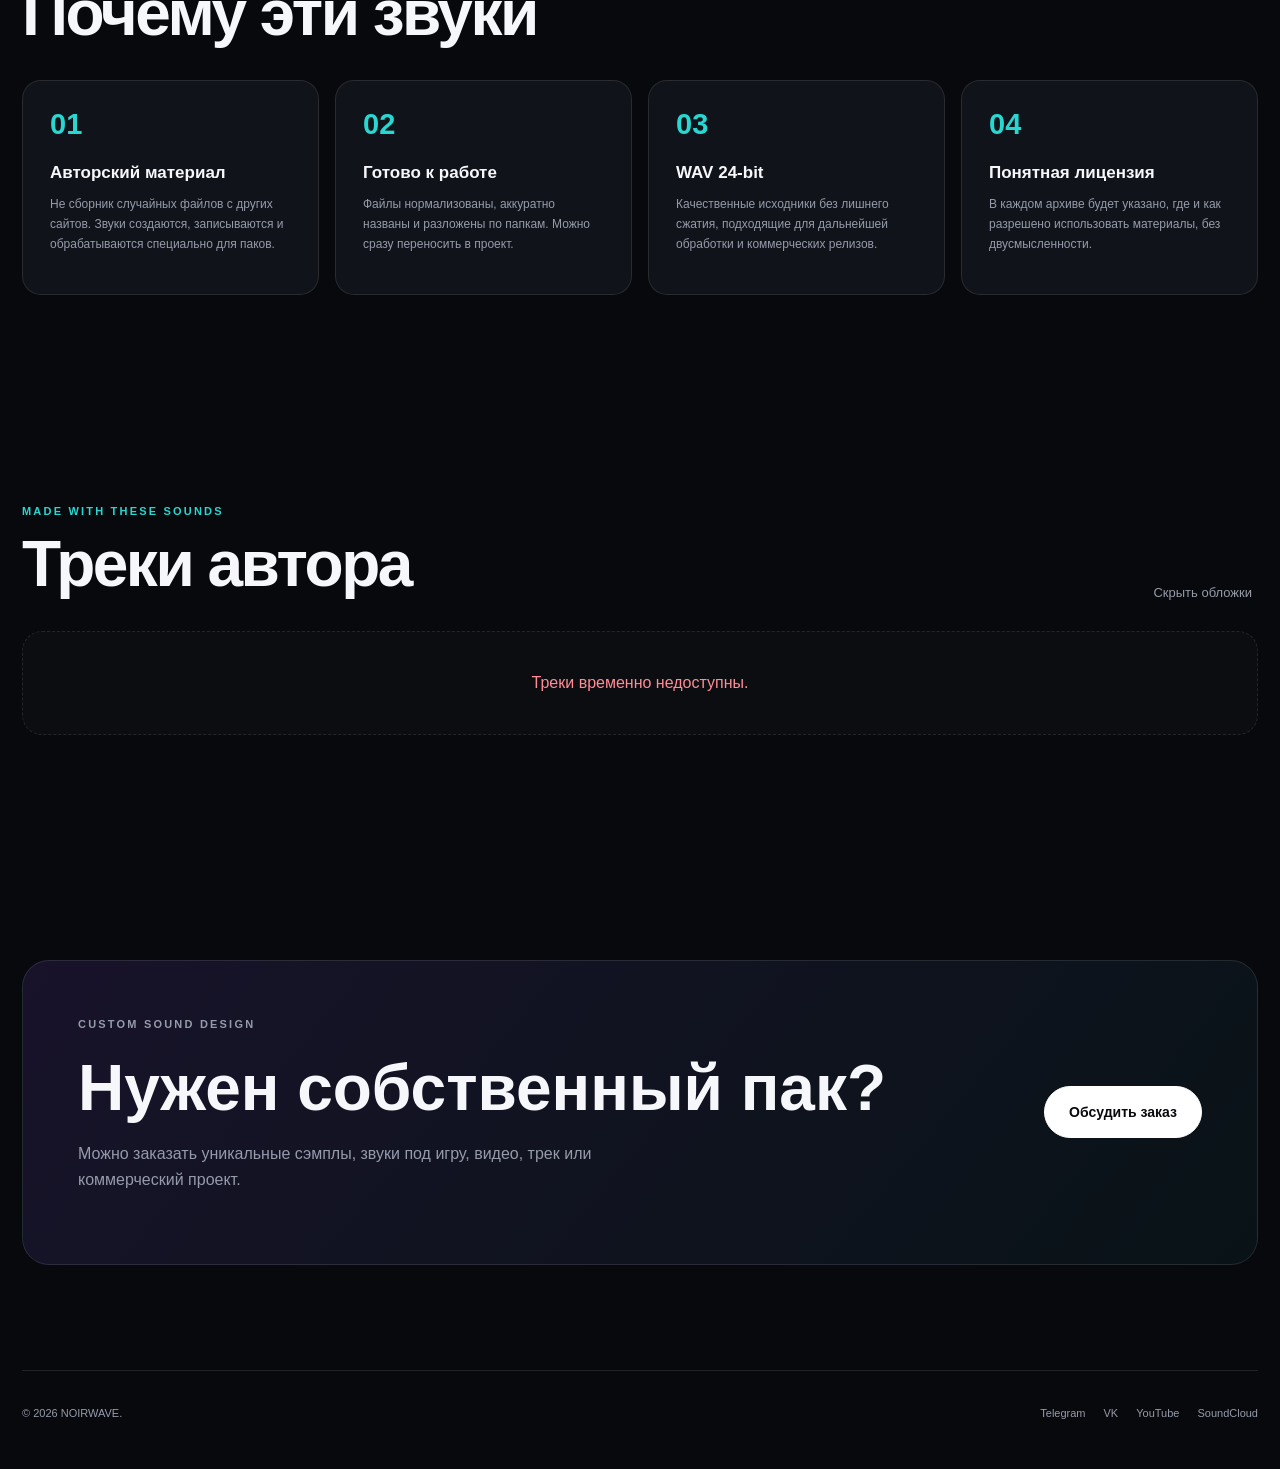
==== commit d7f62e47: "Add files via upload" ====
--- a/index.html
+++ b/index.html
@@ -10,7 +10,7 @@
 <body>
 <canvas id="particles"></canvas><div class="glow"></div>
 <div class="wrap">
-<header><a class="logo" href="#">NOIR<b>WAVE</b></a><nav id="nav"><a href="#packs">Sample Packs</a><a href="#free">Бесплатные звуки</a><a href="#tracks">Треки</a><a href="#about">Обо мне</a><a href="#contacts">Контакты</a><button class="nav-account" id="accountBtn">Войти</button><a class="admin-nav hidden" id="adminNav" href="admin/">Админка</a></nav><button class="menu" id="menu"><span></span><span></span><span></span></button></header>
+<header><a class="logo" data-project-brand href="#">NOIR<b>WAVE</b></a><nav id="nav"><a href="#packs">Sample Packs</a><a href="#free">Бесплатные звуки</a><a href="#tracks">Треки</a><a href="#about">Обо мне</a><a href="#contacts">Контакты</a><button class="nav-account" id="accountBtn">Войти</button><a class="admin-nav hidden" id="adminNav" href="admin/">Админка</a></nav><button class="menu" id="menu"><span></span><span></span><span></span></button></header>
 <main>
 <section class="hero">
 <div>
@@ -56,15 +56,43 @@
 <div class="tracks" id="dynamicTracks"><div class="catalog-empty">Загружаем треки…</div></div>
 </section>
 
-<section id="contacts" class="reveal"><div class="contact"><div><p class="eyebrow">CUSTOM SOUND DESIGN</p><h2>Нужен собственный пак?</h2><p>Можно заказать уникальные сэмплы, звуки под игру, видео, трек или коммерческий проект.</p></div><a class="btn primary" href="mailto:hello@example.com">Обсудить заказ</a></div></section>
+<section id="contacts" class="reveal"><div class="contact"><div><p class="eyebrow">CUSTOM SOUND DESIGN</p><h2>Нужен собственный пак?</h2><p>Можно заказать уникальные сэмплы, звуки под игру, видео, трек или коммерческий проект.</p></div><a class="btn primary" id="contactEmailLink" href="#contacts">Обсудить заказ</a></div></section>
 </main>
-<footer><span>© 2026 NOIRWAVE.</span><div class="socials"><a href="#">Telegram</a><a href="#">VK</a><a href="#">YouTube</a><a href="#">SoundCloud</a></div></footer>
+<footer><span id="footerCopyright">© 2026 NOIRWAVE.</span><div class="socials"><a href="#">Telegram</a><a href="#">VK</a><a href="#">YouTube</a><a href="#">SoundCloud</a></div></footer>
+</div>
+
+<div class="global-player hidden" id="globalPlayer">
+  <div class="global-player-cover" id="globalPlayerCover"></div>
+  <div class="global-player-info">
+    <strong id="globalPlayerTitle">Название трека</strong>
+    <span id="globalPlayerArtist">NOIRWAVE</span>
+  </div>
+  <div class="global-player-main">
+    <div class="global-player-controls">
+      <button id="globalPrev" type="button" aria-label="Предыдущий трек">⏮</button>
+      <button class="global-play" id="globalPlay" type="button" aria-label="Воспроизвести">▶</button>
+      <button id="globalNext" type="button" aria-label="Следующий трек">⏭</button>
+    </div>
+    <div class="global-player-timeline">
+      <span id="globalCurrentTime">0:00</span>
+      <input id="globalSeek" type="range" min="0" max="1000" value="0" aria-label="Позиция трека">
+      <span id="globalDuration">0:00</span>
+    </div>
+  </div>
+  <div class="global-player-volume">
+    <button id="globalMute" type="button" aria-label="Выключить звук">🔊</button>
+    <input id="globalVolume" type="range" min="0" max="1" step="0.01" value="0.8" aria-label="Громкость">
+  </div>
+  <button class="global-download" id="globalDownload" type="button" title="Скачать">
+    <b>↓</b><span id="globalDownloadCount">0</span>
+  </button>
+  <button class="global-close" id="globalClose" type="button" aria-label="Закрыть плеер">×</button>
 </div>
 
 <div class="auth-modal hidden" id="authModal">
   <div class="auth-card">
     <button class="auth-close" id="authClose" aria-label="Закрыть">×</button>
-    <a class="logo" href="#">NOIR<b>WAVE</b></a>
+    <a class="logo" data-project-brand href="#">NOIR<b>WAVE</b></a>
 
     <div class="auth-guest" id="authGuestView">
       <p class="eyebrow">ACCOUNT</p>
--- a/style.css
+++ b/style.css
@@ -58,3 +58,15 @@
 .account-avatar{width:54px;height:54px;border-radius:50%;object-fit:cover;border:1px solid var(--line)}
 .nav-account.loading{opacity:.65;pointer-events:none}
 .auth-message.success{color:var(--accent2)}
+
+.global-player{position:fixed;left:18px;right:18px;bottom:16px;z-index:90;min-height:82px;display:grid;grid-template-columns:56px minmax(130px,220px) minmax(300px,1fr) minmax(95px,140px) 44px 34px;align-items:center;gap:14px;padding:12px 15px;border:1px solid rgba(255,255,255,.15);border-radius:20px;background:rgba(16,18,25,.94);box-shadow:0 24px 80px rgba(0,0,0,.58);backdrop-filter:blur(22px)}
+.global-player-cover{width:56px;height:56px;border-radius:11px;background:linear-gradient(145deg,#281b43,#176067);background-size:cover;background-position:center;box-shadow:0 8px 25px rgba(0,0,0,.28)}
+.global-player-cover.without-cover:after{content:"♪";height:100%;display:grid;place-items:center;color:rgba(255,255,255,.65);font-size:22px}
+.global-player-info{min-width:0;display:grid;gap:5px}.global-player-info strong,.global-player-info span{white-space:nowrap;overflow:hidden;text-overflow:ellipsis}.global-player-info strong{font-size:13px}.global-player-info span{font-size:10px;color:var(--muted)}
+.global-player-main{min-width:0;display:grid;gap:8px}.global-player-controls{display:flex;justify-content:center;align-items:center;gap:12px}.global-player button{border:0;background:none;color:#fff;cursor:pointer;padding:0}.global-player button:disabled{opacity:.3;cursor:not-allowed}.global-player-controls button{width:28px;height:28px;font-size:15px}.global-player-controls .global-play{width:34px;height:34px;border-radius:50%;background:#fff;color:#08090d;font-size:12px;font-weight:900}
+.global-player-timeline{display:grid;grid-template-columns:34px minmax(80px,1fr) 34px;align-items:center;gap:8px}.global-player-timeline span{font-size:9px;color:var(--muted);font-variant-numeric:tabular-nums}.global-player-timeline span:last-child{text-align:right}
+.global-player input{appearance:none;height:4px;border:0;border-radius:999px;padding:0;background:rgba(255,255,255,.16);cursor:pointer}.global-player input::-webkit-slider-thumb{appearance:none;width:11px;height:11px;border-radius:50%;background:#fff;box-shadow:0 0 0 3px rgba(138,92,255,.3)}.global-player input::-moz-range-thumb{width:11px;height:11px;border:0;border-radius:50%;background:#fff}
+.global-player-volume{display:grid;grid-template-columns:23px 1fr;align-items:center;gap:8px}.global-player-volume button{font-size:13px}.global-download{min-width:44px;height:40px!important;padding:0 8px!important;border:1px solid var(--line)!important;border-radius:999px!important;display:inline-flex;align-items:center;justify-content:center;gap:4px}.global-download b{font-size:18px}.global-download span{font-size:9px;color:var(--muted)}.global-download:hover{border-color:var(--accent2)!important}.global-close{align-self:start;width:30px;height:30px;font-size:22px;color:var(--muted)!important}.global-close:hover{color:#fff!important}
+body.player-visible .wrap{padding-bottom:108px}.player-visible .toast{bottom:116px}
+
+@media(max-width:850px){.global-player{left:9px;right:9px;bottom:8px;min-height:158px;grid-template-columns:46px minmax(0,1fr) 44px 28px;grid-template-areas:"cover info download close" "main main main main" "volume volume volume volume";gap:8px 11px;padding:10px 12px}.global-player-cover{grid-area:cover;width:46px;height:46px;border-radius:9px}.global-player-info{grid-area:info}.global-player-main{grid-area:main}.global-player-volume{grid-area:volume;display:grid;justify-self:end;width:130px}.global-download{grid-area:download;min-width:42px;height:36px!important}.global-close{grid-area:close}.global-player-timeline{margin-top:2px}.global-player-info strong{font-size:12px}.global-player-info span{font-size:9px}body.player-visible .wrap{padding-bottom:182px}.player-visible .toast{bottom:180px}}
